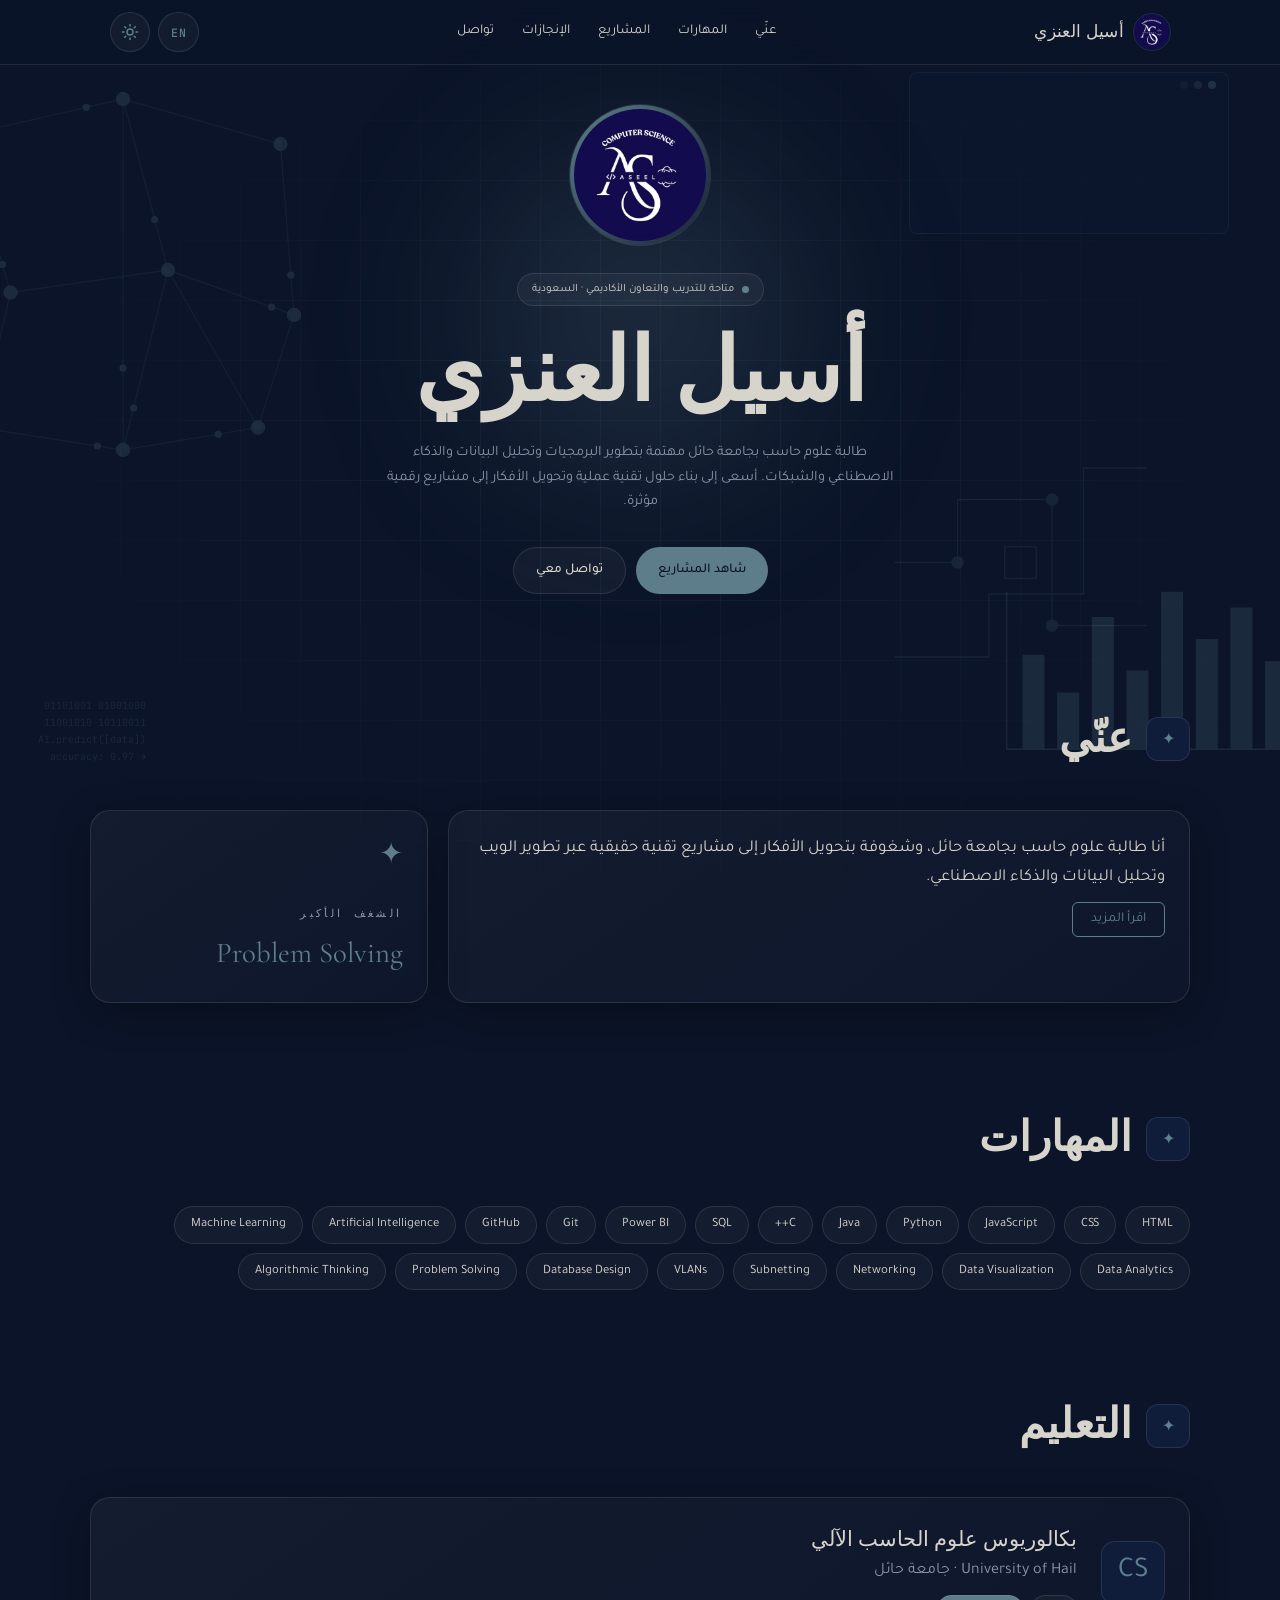
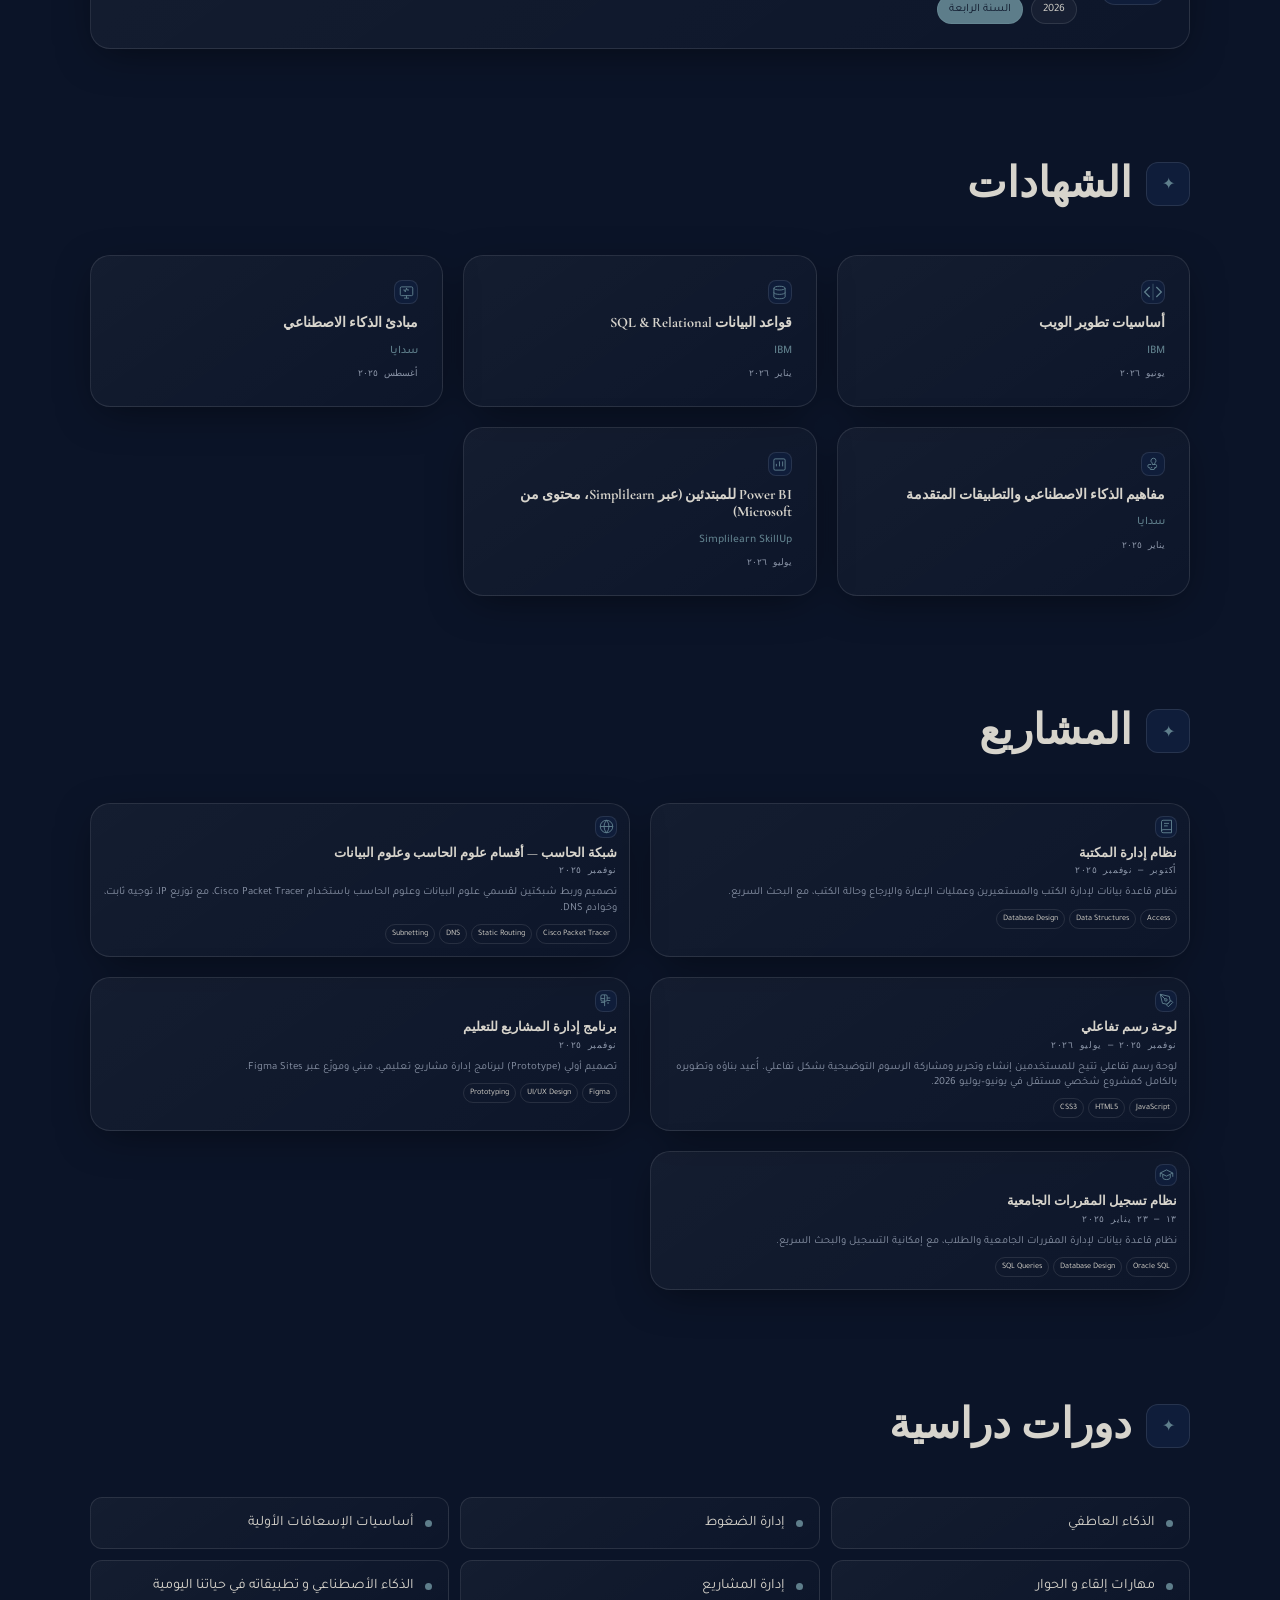
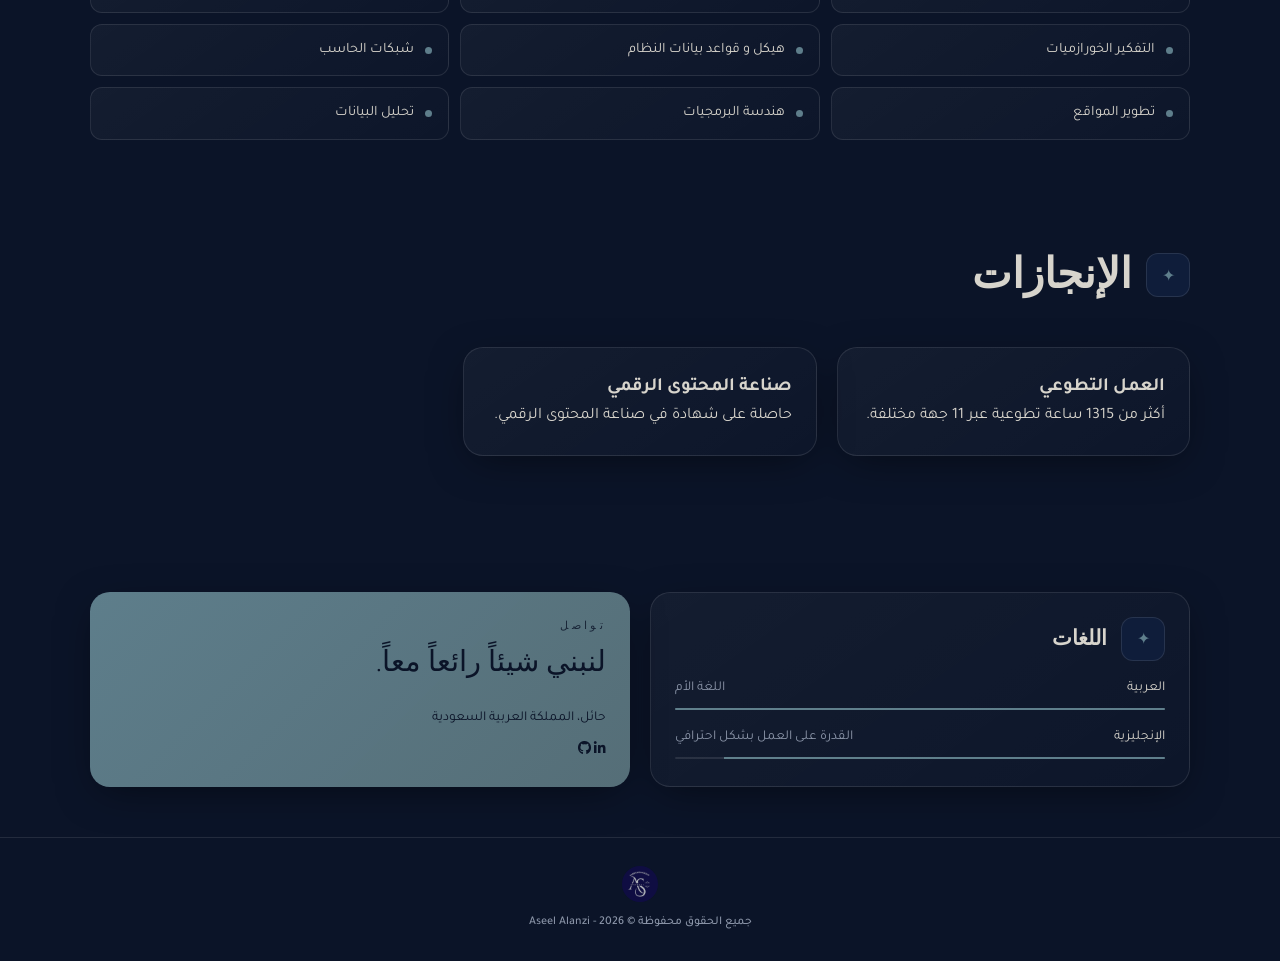
==== index.html @ 3925e359 "Update index.html" ====
<!DOCTYPE html>
<html lang="ar" dir="rtl" data-theme="dark" data-lang="ar">
<head>
<meta charset="UTF-8" />
<meta name="viewport" content="width=device-width, initial-scale=1.0" />

<title>أسيل العنزي · Software Developer</title>

<meta
  name="description"
  content="السيرة الذاتية لأسيل العنزي — مطوّرة برمجيات وطالبة علوم حاسب."
/>

<link rel="icon" href="log11.png" />

<link rel="preconnect" href="https://fonts.googleapis.com" />
<link rel="preconnect" href="https://fonts.gstatic.com" crossorigin />

<link
  href="https://fonts.googleapis.com/css2?family=Cormorant+Garamond:ital,wght@0,400;0,600;1,400&family=Tajawal:wght@400;500;700&family=JetBrains+Mono:wght@400;500&display=swap"
  rel="stylesheet"
/>

<!-- Font Awesome -->
<link
  rel="stylesheet"
  href="https://cdnjs.cloudflare.com/ajax/libs/font-awesome/6.4.0/css/all.min.css"
/>

<link rel="stylesheet" href="styles.css" />
</head>

<body>

<!-- ================= Animated Backdrop ================= -->

<div class="backdrop" aria-hidden="true">

  <div class="grid-floor"></div>

  <div class="matrix" id="matrix"></div>

  <svg
    class="net-svg"
    viewBox="0 0 100 100"
    preserveAspectRatio="xMidYMid meet"
  >
    <g
      id="net-edges"
      stroke="var(--gold)"
      stroke-width="0.3"
      opacity="0.5"
    ></g>

    <g
      id="net-packets"
      fill="var(--gold)"
    ></g>

    <g
      id="net-nodes"
      fill="var(--gold)"
    ></g>
  </svg>

  <svg class="chart-svg" viewBox="0 0 100 60">

    <line
      x1="5"
      y1="55"
      x2="95"
      y2="55"
      stroke="var(--gold)"
      stroke-width="0.4"
    />

    <line
      x1="5"
      y1="55"
      x2="5"
      y2="5"
      stroke="var(--gold)"
      stroke-width="0.4"
    />

    <g id="bars" fill="var(--gold)"></g>

    <polyline
      class="trend"
      points="13,30 24,40 35,18 46,28 57,12 68,22 79,15 90,20"
      fill="none"
      stroke="var(--gold)"
      stroke-width="0.6"
    />

  </svg>

  <svg class="circuit-svg" viewBox="0 0 100 100">

    <path
      d="M10,50 L30,50 L30,30 L60,30 L60,70 L90,70"
      fill="none"
      stroke="var(--gold)"
      stroke-width="0.4"
    />

    <path
      d="M10,80 L40,80 L40,60 L70,60 L70,20 L90,20"
      fill="none"
      stroke="var(--gold)"
      stroke-width="0.4"
    />

    <circle
      cx="30"
      cy="50"
      r="2"
      fill="var(--gold)"
    />

    <circle
      cx="60"
      cy="30"
      r="2"
      fill="var(--gold)"
    />

    <circle
      cx="60"
      cy="70"
      r="2"
      fill="var(--gold)"
    />

    <rect
      x="45"
      y="45"
      width="10"
      height="10"
      fill="none"
      stroke="var(--gold)"
      stroke-width="0.4"
    />

  </svg>

  <div class="terminal">

    <div class="t-bar">
      <span></span>
      <span></span>
      <span></span>
    </div>

    <div
      class="t-body"
      id="terminal-body"
    ></div>

  </div>

  <div class="binary">

    01001000 01101001<br />
    10110011 11001010<br />
    AI.predict([data])<br />
    → accuracy: 0.97

  </div>

</div>


<!-- ================= Navigation ================= -->

<nav class="nav">

  <div class="nav-inner">

    <div class="brand">

      <img
        src="log11.png"
        alt="Aseel"
      />

      <span
        data-ar="أسيل العنزي"
        data-en="Aseel Alanzi"
      >
        أسيل العنزي
      </span>

    </div>


    <div
      class="nav-links"
      id="navLinks"
    >

      <a
        href="#about"
        data-ar="عنّي"
        data-en="About"
      >
        عنّي
      </a>

      <a
        href="#skills"
        data-ar="المهارات"
        data-en="Skills"
      >
        المهارات
      </a>

      <a
        href="#projects"
        data-ar="المشاريع"
        data-en="Projects"
      >
        المشاريع
      </a>

      <a
        href="#achievements"
        data-ar="الإنجازات"
        data-en="Achievements"
      >
        الإنجازات
      </a>

      <a
        href="#contact"
        data-ar="تواصل"
        data-en="Contact"
      >
        تواصل
      </a>

    </div>


    <div class="nav-controls">

      <button
        class="theme-toggle lang-toggle"
        id="langToggle"
        aria-label="Switch Language"
      >
        EN
      </button>


      <button
        class="theme-toggle"
        id="themeToggle"
        aria-label="تبديل الوضع"
      >

        <svg
          class="i-sun"
          viewBox="0 0 24 24"
          fill="none"
          stroke="currentColor"
          stroke-width="2"
          stroke-linecap="round"
          stroke-linejoin="round"
        >

          <circle
            cx="12"
            cy="12"
            r="4"
          />

          <path
            d="M12 2v2M12 20v2M4.93 4.93l1.41 1.41M17.66 17.66l1.41 1.41M2 12h2M20 12h2M4.93 19.07l1.41-1.41M17.66 6.34l1.41-1.41"
          />

        </svg>


        <svg
          class="i-moon"
          viewBox="0 0 24 24"
          fill="none"
          stroke="currentColor"
          stroke-width="2"
          stroke-linecap="round"
          stroke-linejoin="round"
        >

          <path
            d="M21 12.79A9 9 0 1 1 11.21 3 7 7 0 0 0 21 12.79z"
          />

        </svg>

      </button>


      <button
        class="nav-toggle"
        id="navToggle"
        aria-label="Menu"
        aria-expanded="false"
      >

        <span></span>
        <span></span>
        <span></span>

      </button>

    </div>

  </div>

</nav>


<!-- ================= Hero ================= -->

<section class="hero">

  <div class="hero-glow"></div>

  <div class="hero-inner">

    <div class="hero-logo">

      <img
        src="log11.png"
        alt="Aseel Alanzi"
      />

    </div>


    <div class="tag">

      <span class="dot"></span>

      <span
        data-ar="متاحة للتدريب والتعاون الأكاديمي · السعودية"
        data-en="Open to Internships & Academic Collaboration · Saudi Arabia"
      >
        متاحة للتدريب والتعاون الأكاديمي · السعودية
      </span>

    </div>


    <!-- الاسم في سطر واحد -->

    <h1 class="hero-name">

      <span
        data-ar="أسيل العنزي"
        data-en="Aseel Alanzi"
      >
        أسيل العنزي
      </span>

    </h1>


    <!-- النبذة -->

    <p
      class="hero-desc"
      data-ar="طالبة علوم حاسب بجامعة حائل مهتمة بتطوير البرمجيات وتحليل البيانات والذكاء الاصطناعي والشبكات. أسعى إلى بناء حلول تقنية عملية وتحويل الأفكار إلى مشاريع رقمية مؤثرة."
      data-en="Computer Science student at University of Hail passionate about software development, data analysis, AI, and networking. I build practical tech solutions and turn ideas into impactful digital projects."
    >
      طالبة علوم حاسب بجامعة حائل مهتمة بتطوير البرمجيات وتحليل البيانات والذكاء الاصطناعي والشبكات.
      أسعى إلى بناء حلول تقنية عملية وتحويل الأفكار إلى مشاريع رقمية مؤثرة.
    </p>


    <div class="cta">

      <a
        class="btn btn-gold"
        href="#projects"
        data-ar="شاهد المشاريع"
        data-en="View Projects"
      >
        شاهد المشاريع
      </a>

      <a
        class="btn btn-outline"
        href="#contact"
        data-ar="تواصل معي"
        data-en="Contact Me"
      >
        تواصل معي
      </a>

    </div>

  </div>

</section>


<!-- ================= About ================= -->

<section
  id="about"
  class="section"
>

  <div class="container">

    <div class="section-title">

      <div class="icon-box">✦</div>

      <h2
        data-ar="عنّي"
        data-en="About Me"
      >
        عنّي
      </h2>

    </div>


    <div class="about-grid">

      <div class="card lg about-card">

        <p
          class="about-short"
          data-ar="أنا طالبة علوم حاسب بجامعة حائل، وشغوفة بتحويل الأفكار إلى مشاريع تقنية حقيقية عبر تطوير الويب وتحليل البيانات والذكاء الاصطناعي."
          data-en="I am a Computer Science student at the University of Hail, passionate about turning ideas into real tech projects through web development, data analytics, and AI."
        >
          أنا طالبة علوم حاسب بجامعة حائل، وشغوفة بتحويل الأفكار إلى مشاريع تقنية حقيقية عبر تطوير الويب وتحليل البيانات والذكاء الاصطناعي.
        </p>


        <div
          class="about-full"
          id="aboutFull"
        >

          <p
            data-ar="بنيت أساساً تقنياً واسعاً عبر شهادات من IBM وSDAIA، وكورسات معتمدة في Power BI، مع أكثر من 1,315 ساعة تطوع عبر 11 جهة مختلفة."
            data-en="I have built a broad technical foundation through certifications from IBM and SDAIA, along with certified Power BI courses, and have contributed over 1,315 volunteer hours across 11 different organizations."
          >
          </p>


          <p
            data-ar="حولت كل مهارة تعلمتها إلى مشروع حقيقي منشور: تطبيق رسم تفاعلي (Hidden Canvas)، أنظمة قواعد بيانات (Access وOracle SQL)، تصميم شبكات حاسب (Cisco Packet Tracer)، وتحليل بيانات مع لوحات معلومات تفاعلية. أوثق كل مشروع باحترافية (README، تراخيص، لقطات شاشة) وأحرص على دقة كل تفاصيل النشر."
            data-en="I have turned every skill I have learned into a real, published project: an interactive drawing app (Hidden Canvas), database systems using Access and Oracle SQL, computer network designs using Cisco Packet Tracer, and data analysis with interactive dashboards. I professionally document every project with READMEs, licenses, and screenshots, and I pay close attention to the accuracy of every detail I publish."
          >
          </p>


          <p
            data-ar="أتقن العربية كلغة أم، وأطوّر الإنجليزية المهنية بانضباط يومي مستمر. أؤمن بالتعلم المستمر والتطبيق العملي الفوري — لذلك أحرص على أن تنتهي كل دورة أو شهادة بمشروع فعلي، لا مجرد إضافة لقائمة الإنجازات."
            data-en="Arabic is my native language, and I continuously develop my professional English through consistent daily practice. I believe in continuous learning and immediate practical application — every course or certification I complete leads to a real project, rather than simply becoming another entry on my list of achievements."
          >
          </p>

        </div>


        <button
          type="button"
          class="about-toggle-btn"
          id="aboutToggleBtn"
        >
          اقرأ المزيد
        </button>

      </div>


      <div class="card passion">

        <div class="spark">✦</div>

        <div>

          <div
            class="kicker"
            data-ar="الشغف الأكبر"
            data-en="Greatest Passion"
          >
            الشغف الأكبر
          </div>

          <div class="passion-title gold">
            Problem Solving
          </div>

        </div>

      </div>

    </div>

  </div>

</section>


<!-- ================= Marquee ================= -->

<div class="marquee">

  <div
    class="marquee-track"
    id="marquee"
  ></div>

</div>


<!-- ================= Skills ================= -->

<section
  id="skills"
  class="section"
>

  <div class="container">

    <div class="section-title">

      <div class="icon-box">✦</div>

      <h2
        data-ar="المهارات"
        data-en="Skills"
      >
        المهارات
      </h2>

    </div>


    <div
      class="skills"
      id="skills-list"
    ></div>

  </div>

</section>


<!-- ================= Education ================= -->

<section class="section">

  <div class="container">

    <div class="section-title">

      <div class="icon-box">✦</div>

      <h2
        data-ar="التعليم"
        data-en="Education"
      >
        التعليم
      </h2>

    </div>


    <div class="card edu">

      <div class="edu-icon">
        CS
      </div>


      <div>

        <div
          class="edu-title"
          data-ar="بكالوريوس علوم الحاسب الآلي"
          data-en="Bachelor of Computer Science"
        >
          بكالوريوس علوم الحاسب الآلي
        </div>


        <div class="muted">
          University of Hail · جامعة حائل
        </div>


        <div class="edu-tags">

          <span class="tag-sm">
            2026
          </span>

          <span
            class="tag-sm filled"
            data-ar="السنة الرابعة"
            data-en="4th Year"
          >
            السنة الرابعة
          </span>

        </div>

      </div>

    </div>

  </div>

</section>


<!-- ================= Certifications ================= -->

<section class="section">

  <div class="container">

    <div class="section-title">

      <div class="icon-box">✦</div>

      <h2
        data-ar="الشهادات"
        data-en="Certifications"
      >
        الشهادات
      </h2>

    </div>


    <div
      class="grid-3"
      id="certs"
    ></div>

  </div>

</section>


<!-- ================= Projects ================= -->

<section
  id="projects"
  class="section"
>

  <div class="container">

    <div class="section-title">

      <div class="icon-box">✦</div>

      <h2
        data-ar="المشاريع"
        data-en="Projects"
      >
        المشاريع
      </h2>

    </div>


    <div
      class="grid-2"
      id="projects-list"
    ></div>

  </div>

</section>


<!-- ================= Courses ================= -->

<section class="section">

  <div class="container">

    <div class="section-title">

      <div class="icon-box">✦</div>

      <h2
        data-ar="دورات دراسية"
        data-en="Academic Courses"
      >
        دورات دراسية
      </h2>

    </div>


    <div
      class="courses"
      id="courses"
    ></div>

  </div>

</section>


<!-- ================= Achievements ================= -->

<section
  class="section"
  id="achievements"
>

  <div class="container">

    <div class="section-title">

      <div class="icon-box">✦</div>

      <h2
        data-ar="الإنجازات"
        data-en="Achievements"
      >
        الإنجازات
      </h2>

    </div>


    <div class="grid-3">

      <div class="card">

        <h3
          data-ar="العمل التطوعي"
          data-en="Volunteer Work"
        >
          العمل التطوعي
        </h3>

        <p
          data-ar="أكثر من 1315 ساعة تطوعية عبر 11 جهة مختلفة."
          data-en="Over 1,315 volunteer hours across 11 different organizations."
        >
          أكثر من 1315 ساعة تطوعية عبر 11 جهة مختلفة.
        </p>

      </div>


      <div class="card">

        <h3
          data-ar="صناعة المحتوى الرقمي"
          data-en="Digital Content Creation"
        >
          صناعة المحتوى الرقمي
        </h3>

        <p
          data-ar="حاصلة على شهادة في صناعة المحتوى الرقمي."
          data-en="Certified in Digital Content Creation."
        >
          حاصلة على شهادة في صناعة المحتوى الرقمي.
        </p>

      </div>

    </div>

  </div>

</section>


<!-- ================= Contact ================= -->

<section
  id="contact"
  class="section"
>

  <div class="container grid-2">

    <div class="card">

      <div class="section-title sm">

        <div class="icon-box">✦</div>

        <h2
          data-ar="اللغات"
          data-en="Languages"
        >
          اللغات
        </h2>

      </div>


      <div
        class="lang"
        data-pct="100"
      >

        <div class="lang-row">

          <span
            data-ar="العربية"
            data-en="Arabic"
          >
            العربية
          </span>

          <span
            class="muted"
            data-ar="اللغة الأم"
            data-en="Native"
          >
            اللغة الأم
          </span>

        </div>

        <div class="bar">
          <i></i>
        </div>

      </div>


      <div
        class="lang"
        data-pct="90"
      >

        <div class="lang-row">

          <span
            data-ar="الإنجليزية"
            data-en="English"
          >
            الإنجليزية
          </span>

          <span
            class="muted"
            data-ar="القدرة على العمل بشكل احترافي"
            data-en="Professional Working Proficiency"
          >
            القدرة على العمل بشكل احترافي
          </span>

        </div>

        <div class="bar">
          <i></i>
        </div>

      </div>

    </div>


    <div class="card contact-card">

      <div
        class="kicker"
        data-ar="تواصل"
        data-en="Contact"
      >
        تواصل
      </div>


      <div
        class="contact-title"
        data-ar="لنبني شيئاً رائعاً معاً."
        data-en="Let's Build Something Amazing Together."
      >
        لنبني شيئاً <em>رائعاً معاً.</em>
      </div>


      <div class="contact-info">

        <div
          data-ar="حائل، المملكة العربية السعودية"
          data-en="Hail, Saudi Arabia"
        >
          حائل، المملكة العربية السعودية
        </div>


        <div class="social-container">

          <a
            href="https://www.linkedin.com/in/aseel-alanazi410"
            target="_blank"
            rel="noopener noreferrer"
            class="icon-link linkedin"
            data-name="LinkedIn"
          >
            <i class="fab fa-linkedin-in"></i>
          </a>


          <a
            href="https://github.com/Aaseel11"
            target="_blank"
            rel="noopener noreferrer"
            class="icon-link github"
            data-name="GitHub"
          >
            <i class="fab fa-github"></i>
          </a>

        </div>

      </div>

    </div>

  </div>

</section>


<!-- ================= Footer ================= -->

<footer class="footer">

  <img
    src="log11.png"
    alt=""
  />


  <div
    class="container copyright"
    data-ar="جميع الحقوق محفوظة © 2026 - Aseel Alanzi"
    data-en="All Rights Reserved © 2026 - Aseel Alanzi"
  >
    جميع الحقوق محفوظة © 2026 - Aseel Alanzi
  </div>

</footer>


<!-- ================= Modal ================= -->

<div
  class="modal"
  id="modal"
>

  <div
    class="modal-backdrop"
    id="modalBackdrop"
  ></div>


  <div
    class="modal-content"
    id="modalContent"
  >

    <button
      class="modal-close"
      id="modalClose"
    >
      ✕
    </button>


    <div id="modalBody"></div>

  </div>

</div>


<script src="script.js"></script>

</body>
</html>
---- styles.css ----
/* ========== Theme tokens ========== */

:root {
  --gold: #668894ea;
  --gold-soft: #648687;

  --font-serif: 'Cormorant Garamond', serif;
  --font-sans: 'Tajawal', sans-serif;
  --font-mono: 'JetBrains Mono', monospace;

  --radius: 1.25rem;
  --transition: 0.4s ease;
}


/* ========== Dark Theme ========== */

[data-theme="dark"] {

  --bg: rgb(11, 20, 40);
  --bg-2: #0f1d3a;

  --surface: rgba(255,255,255,0.04);
  --border: rgba(255,255,255,0.10);

  --text: #d7d4cc;
  --muted: #8b95a8;

  --card-grad:
    linear-gradient(
      145deg,
      rgba(255,255,255,0.04),
      rgba(255,255,255,0.01)
    );

  --nav-bg: rgba(11,20,40,0.8);

  --shadow:
    0 10px 40px -10px rgba(0,0,0,0.5);
}


/* ========== Light Theme ========== */

[data-theme="light"] {

  --bg: #cfd9e2cb;
  --bg-2: #c0cbd8eb;

  --surface: rgba(30,58,138,0.06);
  --border: rgba(30,58,138,0.14);

  --text: #0f1e3f;
  --muted: #475569;

  --gold: #2563eb;
  --gold-soft: #3b82f6;

  --card-grad:
    linear-gradient(
      145deg,
      rgba(255,255,255,0.85),
      rgba(37,99,235,0.04)
    );

  --nav-bg: rgba(248,250,252,0.92);

  --shadow:
    0 10px 40px -10px rgba(30,58,138,0.11);
}


/* ========== Global ========== */

* {
  box-sizing: border-box;
  margin: 0;
  padding: 0;
}

html {
  scroll-behavior: smooth;
}

body {

  font-family: var(--font-sans);

  background: var(--bg);

  color: var(--text);

  line-height: 1.7;

  overflow-x: hidden;

  transition:
    background var(--transition),
    color var(--transition);
}

a {
  color: inherit;
  text-decoration: none;
}

img {
  max-width: 100%;
  display: block;
}

em {
  font-style: italic;
}

.gold {
  color: var(--gold);
}

.muted {
  color: var(--muted);
}

.mono {
  font-family: var(--font-mono);
}

.kicker {

  font-family: var(--font-mono);

  font-size: 0.7rem;

  letter-spacing: 0.3em;

  text-transform: uppercase;

  color: var(--muted);
}


/* ========== Language transition ========== */

[data-ar],
[data-en] {
  transition: opacity 0.25s ease;
}


/* ========== Backdrop ========== */

.backdrop {

  position: fixed;

  inset: 0;

  z-index: 0;

  pointer-events: none;

  overflow: hidden;
}

.grid-floor {

  position: absolute;

  inset: 0;

  opacity: 0.08;

  background-image:
    linear-gradient(
      var(--gold) 1px,
      transparent 1px
    ),
    linear-gradient(
      90deg,
      var(--gold) 1px,
      transparent 1px
    );

  background-size: 60px 60px;

  -webkit-mask-image:
    radial-gradient(
      ellipse at center,
      black 30%,
      transparent 80%
    );

  mask-image:
    radial-gradient(
      ellipse at center,
      black 30%,
      transparent 80%
    );
}

.matrix {
  position: absolute;
  inset: 0;
}

.matrix .col {

  position: absolute;

  top: -120%;

  font-family: var(--font-mono);

  font-size: 11px;

  line-height: 1.2;

  color: var(--gold);

  opacity: 0.18;

  writing-mode: vertical-rl;

  text-shadow: 0 0 8px var(--gold);

  animation: rain linear infinite;
}

@keyframes rain {

  to {
    transform: translateY(220vh);
  }

}

.net-svg {

  position: absolute;

  top: 5%;

  left: -8%;

  width: 50vh;

  height: 50vh;

  opacity: 0.22;
}

.chart-svg {

  position: absolute;

  bottom: 8%;

  right: -2%;

  width: 35vh;

  height: 35vh;

  opacity: 0.2;
}

.circuit-svg {

  position: absolute;

  top: 45%;

  right: 8%;

  width: 35vh;

  height: 35vh;

  opacity: 0.15;
}

.trend {

  stroke-dasharray: 200;

  stroke-dashoffset: 200;

  animation: draw 6s linear infinite;
}

@keyframes draw {

  50% {
    stroke-dashoffset: 0;
  }

  100% {
    stroke-dashoffset: -200;
  }

}

.bar-anim {

  animation: grow 4s ease-in-out infinite;

  transform-origin: bottom;
}

@keyframes grow {

  0%,
  100% {
    transform: scaleY(0.6);
  }

  50% {
    transform: scaleY(1);
  }

}

.packet {
  animation: pulse-node 2s ease-in-out infinite;
}

@keyframes pulse-node {

  0%,
  100% {
    r: 1.2;
    opacity: 0.5;
  }

  50% {
    r: 2.2;
    opacity: 1;
  }

}


/* ========== Terminal ========== */

.terminal {

  position: absolute;

  top: 8%;

  right: 4%;

  width: 320px;

  opacity: 0.28;

  animation: float 6s ease-in-out infinite;
}

@keyframes float {

  0%,
  100% {
    transform: translateY(0);
  }

  50% {
    transform: translateY(-8px);
  }

}

.terminal .t-bar {

  display: flex;

  gap: 6px;

  padding: 8px 12px;

  background:
    color-mix(
      in oklab,
      var(--bg-2) 80%,
      transparent
    );

  border:
    1px solid
    color-mix(
      in oklab,
      var(--gold) 40%,
      transparent
    );

  border-bottom: none;

  border-radius: 8px 8px 0 0;
}

.terminal .t-bar span {

  width: 8px;

  height: 8px;

  border-radius: 50%;

  background: var(--gold);
}

.terminal .t-bar span:nth-child(2) {
  opacity: 0.6;
}

.terminal .t-bar span:nth-child(3) {
  opacity: 0.3;
}

.terminal .t-body {

  background:
    color-mix(
      in oklab,
      var(--bg-2) 80%,
      transparent
    );

  border:
    1px solid
    color-mix(
      in oklab,
      var(--gold) 40%,
      transparent
    );

  border-top: none;

  border-radius: 0 0 8px 8px;

  padding: 12px;

  font-family: var(--font-mono);

  font-size: 11px;

  color: var(--gold);

  min-height: 110px;
}

.terminal .t-body .line {

  opacity: 0;

  animation: type 8s linear infinite;
}


.binary {

  position: absolute;

  bottom: 15%;

  left: 3%;

  font-family: var(--font-mono);

  font-size: 10px;

  line-height: 1.7;

  color: var(--gold);

  opacity: 0.18;

  animation: blink-op 3s ease-in-out infinite;
}

@keyframes blink-op {

  0%,
  100% {
    opacity: 0.1;
  }

  50% {
    opacity: 0.25;
  }

}


/* ========== Navigation ========== */

.nav {

  position: sticky;

  top: 0;

  z-index: 30;

  background: var(--nav-bg);

  backdrop-filter: blur(14px);

  border-bottom:
    1px solid var(--border);

  transition:
    background var(--transition),
    border-color var(--transition);
}

.nav-inner {

  max-width: 1100px;

  margin: 0 auto;

  padding: 12px 16px;

  display: flex;

  align-items: center;

  justify-content: space-between;

  gap: 12px;

  flex-wrap: wrap;

  position: relative;
}

.brand {

  display: flex;

  align-items: center;

  gap: 10px;
}

.brand img {

  width: 36px;

  height: 36px;

  border-radius: 50%;

  outline: 1px solid var(--border);
}

.brand span {

  font-family: var(--font-serif);

  font-size: 0.95rem;

  letter-spacing: 0.02em;
}

.brand em {

  color: var(--gold);

  font-style: normal;
}

.nav-links {

  display: none;

  gap: 16px;

  font-size: 0.95rem;
}

.nav-links a {
  transition: color 0.2s;
}

.nav-links a:hover {
  color: var(--gold);
}


/* Mobile menu */

.nav-links.open {

  display: flex;

  flex-direction: column;

  position: absolute;

  top: 100%;

  inset-inline: 0;

  padding: 16px;

  background: var(--bg);

  border-bottom:
    1px solid var(--border);

  z-index: 40;
}


@media (min-width: 768px) {

  .nav-links {

    display: flex;

    gap: 28px;

    font-size: 0.85rem;

    position: static;

    padding: 0;

    background: none;

    border: none;
  }

  .nav-inner {
    padding: 12px 20px;
  }

  .brand span {
    font-size: 1.05rem;
  }

}


/* Hamburger */

.nav-toggle {

  display: flex;

  flex-direction: column;

  justify-content: center;

  align-items: center;

  gap: 4px;

  width: 36px;

  height: 36px;

  background: transparent;

  border: none;

  cursor: pointer;
}

.nav-toggle span {

  display: block;

  width: 20px;

  height: 2px;

  background: var(--text);

  transition:
    transform 0.25s ease,
    opacity 0.25s ease;
}

.nav-toggle[aria-expanded="true"]
span:nth-child(1) {

  transform:
    translateY(6px)
    rotate(45deg);
}

.nav-toggle[aria-expanded="true"]
span:nth-child(2) {

  opacity: 0;
}

.nav-toggle[aria-expanded="true"]
span:nth-child(3) {

  transform:
    translateY(-6px)
    rotate(-45deg);
}

@media (min-width: 768px) {

  .nav-toggle {
    display: none;
  }

}


/* Nav controls */

.nav-controls {

  display: flex;

  align-items: center;

  gap: 8px;

  flex-shrink: 0;
}

.theme-toggle {

  width: 40px;

  height: 40px;

  border-radius: 50%;

  border:
    1px solid var(--border);

  background: var(--surface);

  color: var(--gold);

  display: grid;

  place-items: center;

  cursor: pointer;

  transition: all 0.3s;

  flex-shrink: 0;
}

.theme-toggle:hover {

  border-color: var(--gold);
}

.theme-toggle svg {

  width: 18px;

  height: 18px;
}

[data-theme="dark"] .i-sun {
  display: block;
}

[data-theme="dark"] .i-moon {
  display: none;
}

[data-theme="light"] .i-sun {
  display: none;
}

[data-theme="light"] .i-moon {
  display: block;
}


/* Language button */

.lang-toggle {

  width: auto;

  min-width: 40px;

  padding: 0 12px;

  font-family: var(--font-mono);

  font-size: 0.72rem;

  font-weight: 500;

  letter-spacing: 0.06em;

  border-radius: 999px;

  transition: all 0.3s;
}

.lang-toggle:hover {

  border-color: var(--gold);

  transform: none;
}

.lang-toggle.switching {

  opacity: 0.5;

  transform: scale(0.95);
}


/* ========== Hero ========== */

.hero {

  position: relative;

  padding: 40px 16px 60px;

  z-index: 1;
}

.hero-glow {

  position: absolute;

  top: 0;

  left: 50%;

  transform: translateX(-50%);

  width: 500px;

  height: 500px;

  max-width: 90vw;

  max-height: 90vw;

  border-radius: 50%;

  opacity: 0.3;

  filter: blur(80px);

  background:
    radial-gradient(
      circle,
      var(--gold),
      transparent 70%
    );

  pointer-events: none;
}

.hero-inner {

  position: relative;

  max-width: 1100px;

  margin: 0 auto;

  text-align: center;
}

.hero-logo {

  width: 100px;

  height: 100px;

  margin: 0 auto 24px;

  padding: 4px;

  border-radius: 50%;

  outline:
    1px solid var(--border);

  background:
    linear-gradient(
      135deg,
      var(--gold),
      transparent
    );

  animation:
    fade-up 0.8s ease;
}

.hero-logo img {

  width: 100%;

  height: 100%;

  border-radius: 50%;

  object-fit: cover;
}

@media (min-width: 768px) {

  .hero-logo {

    width: 140px;

    height: 140px;

    margin-bottom: 28px;
  }

}


/* Availability tag */

.tag {

  display: inline-flex;

  align-items: center;

  gap: 8px;

  padding: 6px 14px;

  border-radius: 999px;

  background: var(--surface);

  border:
    1px solid var(--border);

  font-size: 0.7rem;

  color: var(--text);
}

.tag .dot {

  width: 7px;

  height: 7px;

  border-radius: 50%;

  background: var(--gold);

  animation:
    pulse 1.5s ease-in-out infinite;
}

@keyframes pulse {

  0%,
  100% {
    opacity: 0.4;
  }

  50% {
    opacity: 1;
  }

}


/* ========== Hero Name ========== */

/*
  الاسم الآن في سطر واحد
  ولا يوجد تحته الخط أو الوصف السابق
*/

.hero-name {

  font-family: var(--font-serif);

  font-weight: 600;

  font-size:
    clamp(
      2.8rem,
      10vw,
      5.5rem
    );

  line-height: 1.08;

  letter-spacing: 0;

  margin-top: 20px;

  white-space: nowrap;
}

.hero-name span {

  display: inline-block;
}


/* Hero description */

.hero-desc {

  max-width: 520px;

  margin: 20px auto 0;

  color: var(--muted);

  font-size: 0.9rem;
}


/* Buttons */

.cta {

  display: flex;

  flex-wrap: wrap;

  justify-content: center;

  gap: 10px;

  margin-top: 32px;
}

.btn {

  display: inline-flex;

  align-items: center;

  gap: 8px;

  padding: 11px 22px;

  border-radius: 999px;

  font-size: 0.85rem;

  font-weight: 500;

  transition:
    transform 0.2s,
    border-color 0.2s;

  border: none;

  cursor: pointer;
}

.btn-gold {

  background: var(--gold);

  color: #0b1428;
}

.btn-gold:hover {

  transform: scale(1.05);
}

.btn-outline {

  background: var(--surface);

  border:
    1px solid var(--border);

  color: var(--text);
}

.btn-outline:hover {

  border-color: var(--gold);

  color: var(--gold);
}


/* ========== About Full ========== */

.about-full {

  max-height: 0;

  overflow: hidden;

  opacity: 0;

  transition:
    max-height 0.4s ease,
    opacity 0.3s ease,
    margin-top 0.4s ease;
}

.about-full.open {

  max-height: 80px;

  overflow-y: auto;

  opacity: 1;

  margin-top: 14px;

  padding-right: 6px;
}

.about-full p {

  margin-bottom: 12px;
}

.about-full p:last-child {

  margin-bottom: 0;
}


/* Scrollbar */

.about-full.open::-webkit-scrollbar {

  width: 5px;
}

.about-full.open::-webkit-scrollbar-thumb {

  background: var(--gold);

  border-radius: 10px;

  opacity: 0.5;
}

.about-full.open::-webkit-scrollbar-track {

  background: transparent;
}


/* About toggle */

.about-toggle-btn {

  background: transparent;

  color: var(--gold);

  border:
    1px solid var(--gold);

  padding: 8px 18px;

  border-radius: 6px;

  font-family: var(--font-sans);

  font-size: 0.85rem;

  cursor: pointer;

  margin-top: 10px;

  transition: all 0.25s ease;
}

.about-toggle-btn:hover {

  background: var(--gold);

  color: #0b1428;
}


/* ========== Sections ========== */

.section {

  position: relative;

  z-index: 1;

  padding: 50px 16px;
}

.container {

  max-width: 1100px;

  margin: 0 auto;
}

.section-title {

  display: flex;

  align-items: center;

  gap: 14px;
}

.icon-box {

  width: 44px;

  height: 44px;

  border-radius: 12px;

  background: var(--bg-2);

  border:
    1px solid var(--border);

  color: var(--gold);

  display: grid;

  place-items: center;

  font-family: var(--font-mono);

  font-size: 1rem;

  flex-shrink: 0;
}

.section-title h2 {

  font-family: var(--font-serif);

  font-size:
    clamp(
      1.5rem,
      5vw,
      2.6rem
    );

  font-weight: 600;
}

.section-title.sm h2 {

  font-size: 1.3rem;
}


/* ========== Cards ========== */

.card {

  background: var(--card-grad);

  border:
    1px solid var(--border);

  border-radius: var(--radius);

  padding: 24px;

  box-shadow: var(--shadow);

  transition:
    border-color 0.3s,
    transform 0.3s;
}

.card:hover {

  border-color:
    color-mix(
      in oklab,
      var(--gold) 60%,
      var(--border)
    );

  transform: translateY(-2px);
}

@media (max-width: 600px) {

  .card {
    padding: 18px;
  }

}


/* ========== About ========== */

.about-grid {

  display: grid;

  gap: 18px;

  margin-top: 36px;

  grid-template-columns: 1fr;
}

@media (min-width: 768px) {

  .about-grid {

    grid-template-columns:
      2.2fr 1fr;

    gap: 20px;
  }

  .card.lg {

    font-size: 1.05rem;
  }

}

.passion {

  display: flex;

  flex-direction: column;

  justify-content: space-between;

  gap: 20px;
}

.passion .spark {

  font-size: 1.8rem;

  color: var(--gold);
}

.passion-title {

  font-family: var(--font-serif);

  font-size: 1.8rem;

  margin-top: 6px;
}


/* ========== Skills ========== */

.skills {

  margin-top: 32px;

  display: flex;

  flex-wrap: wrap;

  gap: 9px;
}

.skills span {

  padding: 7px 16px;

  border-radius: 999px;

  background: var(--surface);

  border:
    1px solid var(--border);

  font-size: 0.8rem;

  transition: all 0.25s;

  cursor: pointer;
}

.skills span:hover {

  border-color: var(--gold);

  color: var(--gold);

  transform: translateY(-2px);
}


/* ========== Education ========== */

.edu {

  margin-top: 36px;

  display: flex;

  flex-direction: column;

  gap: 18px;

  align-items: flex-start;
}

@media (min-width: 768px) {

  .edu {

    flex-direction: row;

    align-items: center;

    gap: 24px;
  }

}

.edu-icon {

  width: 64px;

  height: 64px;

  border-radius: 14px;

  background: var(--bg-2);

  border:
    1px solid var(--border);

  color: var(--gold);

  font-size: 1.8rem;

  display: grid;

  place-items: center;

  flex-shrink: 0;
}

.edu-title {

  font-family: var(--font-serif);

  font-size: 1.3rem;
}

.edu-tags {

  display: flex;

  flex-wrap: wrap;

  gap: 8px;

  margin-top: 10px;

  font-size: 0.7rem;
}

.tag-sm {

  padding: 4px 11px;

  border-radius: 999px;

  background: var(--surface);

  border:
    1px solid var(--border);

  font-size: 0.7rem;
}

.tag-sm.filled {

  background: var(--gold);

  color: #0b1428;

  border-color: var(--gold);
}


/* ========== Grid ========== */

.grid-2 {

  margin-top: 36px;

  display: grid;

  gap: 18px;

  grid-template-columns: 1fr;
}

@media (min-width: 768px) {

  .grid-2 {

    grid-template-columns:
      1fr 1fr;

    gap: 20px;
  }

}

.grid-3 {

  margin-top: 36px;

  display: grid;

  gap: 18px;

  grid-template-columns: 1fr;
}

@media (min-width: 600px) {

  .grid-3 {

    grid-template-columns:
      repeat(2, 1fr);

    gap: 18px;
  }

}

@media (min-width: 900px) {

  .grid-3 {

    grid-template-columns:
      repeat(3, 1fr);

    gap: 20px;
  }

}


/* ========== Certs & Projects ========== */

.cert,
.proj {

  cursor: pointer;

  transition: all 0.3s;
}

.cert:active,
.proj:active {

  transform: scale(0.98);
}

.cert .icon,
.proj .icon {

  width: 24px;

  height: 24px;

  border-radius: 8px;

  background: var(--bg-2);

  border:
    1px solid var(--border);

  color: var(--gold);

  display: grid;

  place-items: center;

  font-family: var(--font-mono);

  font-size: 0.8rem;

  margin-bottom: 10px;
}

.cert h3,
.proj h3 {

  font-family: var(--font-serif);

  font-size: 0.9rem;

  line-height: 1.2;
}

.cert-meta {

  display: flex;

  flex-direction: column;

  gap: 5px;

  margin-top: 10px;

  font-size: 0.72rem;
}

.cert-meta .issuer {

  color: var(--gold);

  font-weight: 500;
}

.cert-meta .date {

  font-family: var(--font-mono);

  font-size: 0.58rem;

  color: var(--muted);
}

.proj {

  padding: 12px;
}

.proj .icon {

  width: 22px;

  height: 22px;

  margin-bottom: 8px;

  font-size: 0.75rem;
}

.proj h3 {

  font-size: 0.82rem;

  line-height: 1.2;
}

.proj .period {

  font-family: var(--font-mono);

  font-size: 0.55rem;

  text-transform: uppercase;

  letter-spacing: 0.08em;

  color: var(--muted);

  margin-top: 2px;
}

.proj p {

  margin-top: 7px;

  font-size: 0.68rem;

  color: var(--muted);

  line-height: 1.4;
}

.proj .tags {

  display: flex;

  flex-wrap: wrap;

  gap: 4px;

  margin-top: 8px;
}

.proj .tags span {

  padding: 2px 6px;

  border-radius: 999px;

  border:
    1px solid var(--border);

  font-size: 0.52rem;
}


/* ========== Courses ========== */

.courses {

  margin-top: 36px;

  display: grid;

  gap: 11px;

  grid-template-columns: 1fr;
}

@media (min-width: 600px) {

  .courses {

    grid-template-columns:
      1fr 1fr;
  }

}

@media (min-width: 900px) {

  .courses {

    grid-template-columns:
      1fr 1fr 1fr;
  }

}

.courses .item {

  display: flex;

  align-items: center;

  gap: 11px;

  padding: 13px 16px;

  border-radius: 12px;

  background: var(--card-grad);

  border:
    1px solid var(--border);

  cursor: pointer;

  transition: all 0.3s;
}

.courses .item:hover {

  border-color: var(--gold);
}

.courses .item:active {

  transform: scale(0.98);
}

.courses .item .bullet {

  width: 7px;

  height: 7px;

  border-radius: 50%;

  background: var(--gold);

  flex-shrink: 0;
}

.courses .item span:nth-child(2) {

  font-size: 0.9rem;
}


/* ========== Languages ========== */

.lang {

  margin-top: 16px;
}

.lang-row {

  display: flex;

  justify-content: space-between;

  font-size: 0.85rem;
}

.bar {

  margin-top: 8px;

  height: 2px;

  background: var(--border);

  overflow: hidden;

  border-radius: 1px;
}

.bar i {

  display: block;

  height: 100%;

  background: var(--gold);

  width: 0;

  transition:
    width 1.4s ease;
}


/* ========== Contact ========== */

.contact-card {

  background:
    linear-gradient(
      135deg,
      var(--gold),
      color-mix(
        in oklab,
        var(--gold) 80%,
        #333
      )
    );

  color: #0b1428;

  border: none;
}

[data-theme="light"]
.contact-card {

  background:
    linear-gradient(
      135deg,
      #2563eb,
      #1d4ed8
    );

  color: white;
}

.contact-card .kicker {

  color: inherit;

  opacity: 0.8;
}

.contact-title {

  font-family: var(--font-serif);

  font-size: 1.8rem;

  line-height: 1.2;

  margin-top: 10px;
}

.contact-info {

  margin-top: 28px;

  font-size: 0.85rem;

  display: flex;

  flex-direction: column;

  gap: 10px;
}

.contact-info a:hover {

  opacity: 0.75;
}


/* ========== Footer ========== */

.footer {

  position: relative;

  z-index: 1;

  border-top:
    1px solid var(--border);

  padding: 28px 16px;

  text-align: center;
}

.footer img {

  width: 36px;

  height: 36px;

  border-radius: 50%;

  margin: 0 auto;

  opacity: 0.7;
}


/*
  تم تغيير الخط هنا من JetBrains Mono
  إلى Tajawal حتى يظهر النص العربي بشكل أفضل
*/

.footer div {

  margin-top: 10px;

  font-family: var(--font-sans);

  font-size: 0.75rem;

  letter-spacing: 0;

  text-transform: none;

  color: var(--muted);

  font-weight: 500;
}

.copy-sym {

  font-size: 1em;

  vertical-align: middle;
}


/* ========== Reveal ========== */

.reveal {

  opacity: 0;

  transform: translateY(18px);

  transition:
    opacity 0.6s,
    transform 0.6s;
}

.reveal.in {

  opacity: 1;

  transform: none;
}


/* ========== Modal ========== */

.modal {

  position: fixed;

  inset: 0;

  z-index: 100;

  display: none;

  align-items: center;

  justify-content: center;

  padding: 16px;
}

.modal.active {

  display: flex;
}

.modal-backdrop {

  position: absolute;

  inset: 0;

  background: rgba(0,0,0,0.5);

  backdrop-filter: blur(4px);

  animation:
    fade-in 0.3s ease;
}

.modal-content {

  position: relative;

  max-width: 520px;

  width: 100%;

  background: var(--bg-2);

  border:
    1px solid var(--border);

  border-radius: var(--radius);

  padding: 32px 28px;

  box-shadow:
    0 20px 60px rgba(0,0,0,0.4);

  animation:
    slide-up 0.4s ease;

  max-height: 85vh;

  overflow-y: auto;
}

@media (max-width: 600px) {

  .modal-content {

    padding: 24px 20px;

    max-width:
      calc(100% - 20px);
  }

}

.modal-close {

  position: absolute;

  top: 16px;

  right: 16px;

  width: 36px;

  height: 36px;

  border: none;

  border-radius: 50%;

  background: var(--surface);

  color: var(--text);

  cursor: pointer;

  font-size: 1.2rem;

  transition: all 0.2s;

  display: flex;

  align-items: center;

  justify-content: center;

  z-index: 10;
}

.modal-close:hover {

  background: var(--gold);

  color: #0b1428;
}

#modalBody h2 {

  font-family: var(--font-serif);

  font-size: 1.6rem;

  margin-bottom: 12px;

  color: var(--gold);
}

#modalBody .modal-meta {

  display: flex;

  flex-direction: column;

  gap: 8px;

  margin: 16px 0;

  padding: 16px;

  background: var(--surface);

  border:
    1px solid var(--border);

  border-radius: 12px;

  font-size: 0.9rem;
}

#modalBody .modal-meta-item {

  display: flex;

  justify-content: space-between;

  align-items: center;
}

#modalBody .modal-meta-label {

  color: var(--muted);

  font-weight: 500;
}

#modalBody p {

  margin: 16px 0;

  line-height: 1.7;

  font-size: 0.95rem;

  color: var(--muted);
}


/* Certificate button */

.cert-link-btn {

  display: inline-flex;

  align-items: center;

  justify-content: center;

  gap: 8px;

  margin-top: 20px;

  padding: 12px 20px;

  border-radius: 12px;

  background: var(--gold);

  color: #0b1428;

  font-weight: 600;

  font-size: 0.9rem;

  transition: all 0.3s ease;

  border:
    2px solid var(--gold);
}

[data-theme="light"]
.cert-link-btn {

  background: #2563eb;

  color: white;

  border-color: #2563eb;
}

.cert-link-btn:hover {

  transform: translateY(-2px);

  box-shadow:
    0 8px 20px rgba(0,145,255,0.46);
}

[data-theme="light"]
.cert-link-btn:hover {

  box-shadow:
    0 8px 20px rgba(37,99,235,0.3);
}

.cert-link-btn:active {

  transform: translateY(0);
}

#modalBody .modal-tags {

  display: flex;

  flex-wrap: wrap;

  gap: 8px;

  margin: 16px 0;
}

#modalBody .modal-tag {

  padding: 6px 14px;

  border-radius: 999px;

  background: var(--surface);

  border:
    1px solid var(--border);

  font-size: 0.8rem;
}


/* ========== Animations ========== */

@keyframes fade-in {

  from {
    opacity: 0;
  }

  to {
    opacity: 1;
  }

}

@keyframes slide-up {

  from {

    opacity: 0;

    transform:
      translateY(20px);

  }

  to {

    opacity: 1;

    transform: none;

  }

}

@keyframes fade-up {

  from {

    opacity: 0;

    transform:
      translateY(20px);

  }

  to {

    opacity: 1;

    transform: none;

  }

}

@keyframes type {

  0%,
  5% {

    opacity: 0;

    transform:
      translateX(-8px);
  }

  10%,
  80% {

    opacity: 1;

    transform: none;
  }

  90%,
  100% {

    opacity: 0;
  }

}


/* ========== Social Icons ========== */

.social-links-container {

  size: 33px;

  display: flex;

  gap: 30px;

  margin-top: 40px;

  justify-content: center;
}

.social-btn {

  display: flex;

  align-items: center;

  gap: 22px;

  padding: 8px 18px;

  background: var(--surface);

  border:
    1px solid var(--border);

  border-radius: 999px;

  transition: all var(--transition);

  cursor: pointer;

  text-decoration: none;

  color: var(--text);
}

.social-icon-box {

  width: 32px;

  height: 32px;

  background: var(--bg-2);

  border:
    1px solid var(--border);

  border-radius: 10px;

  display: grid;

  place-items: center;

  color: var(--gold);

  font-size: 1.1rem;

  transition: all var(--transition);
}

.social-text {

  font-family: var(--font-mono);

  font-size: 0.8rem;

  letter-spacing: 0.1em;

  text-transform: uppercase;

  color: var(--muted);

  transition:
    color var(--transition);
}

.social-btn:hover {

  border-color: var(--gold);

  transform: translateY(-3px);

  background: var(--card-grad);

  box-shadow: var(--shadow);
}

.social-btn:hover .social-icon-box {

  background: var(--gold);

  color: var(--bg);

  border-color: var(--gold);
}

.social-btn:hover .social-text {

  color: var(--gold);
}


/* ========== Mobile ========== */

@media (max-width: 600px) {

  .terminal {
    display: none;
  }

  .net-svg {

    width: 55vw;

    height: 55vw;

    top: 8%;

    left: -12%;
  }

  .chart-svg {

    width: 45vw;

    height: 45vw;
  }

  .circuit-svg {
    display: none;
  }

  .section {

    padding:
      40px 14px;
  }

  .hero {

    padding:
      32px 14px 50px;
  }

  .modal-content {

    max-height: 90vh;
  }

}


/* ========== Small Mobile ========== */

@media (max-width: 400px) {

  .hero-name {

    font-size: 2.2rem;

    white-space: nowrap;
  }

  .cta {
    gap: 8px;
  }

  .btn {

    padding:
      10px 18px;

    font-size: 0.8rem;
  }

  .tag-sm {

    padding:
      3px 9px;

    font-size: 0.65rem;
  }

  .section-title {

    gap: 10px;
  }

  .icon-box {

    width: 40px;

    height: 40px;

    font-size: 0.9rem;
  }

}
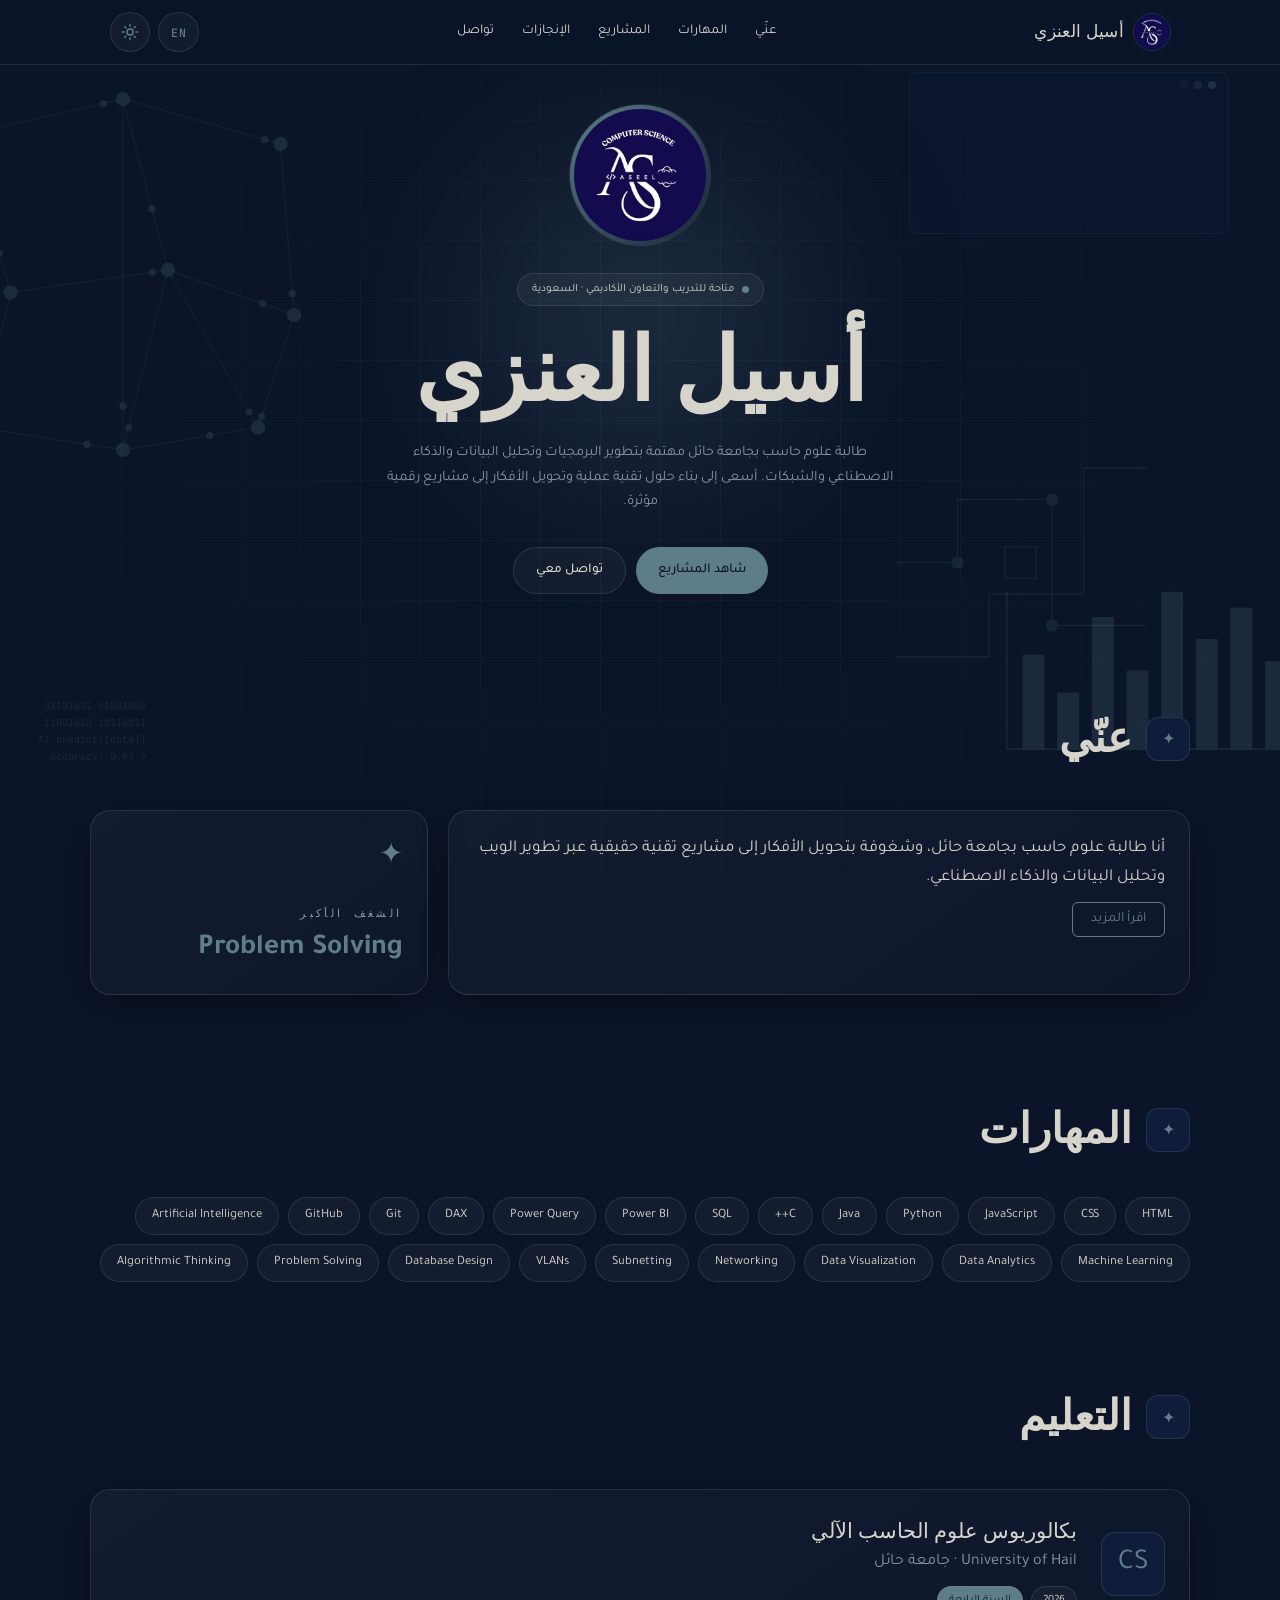
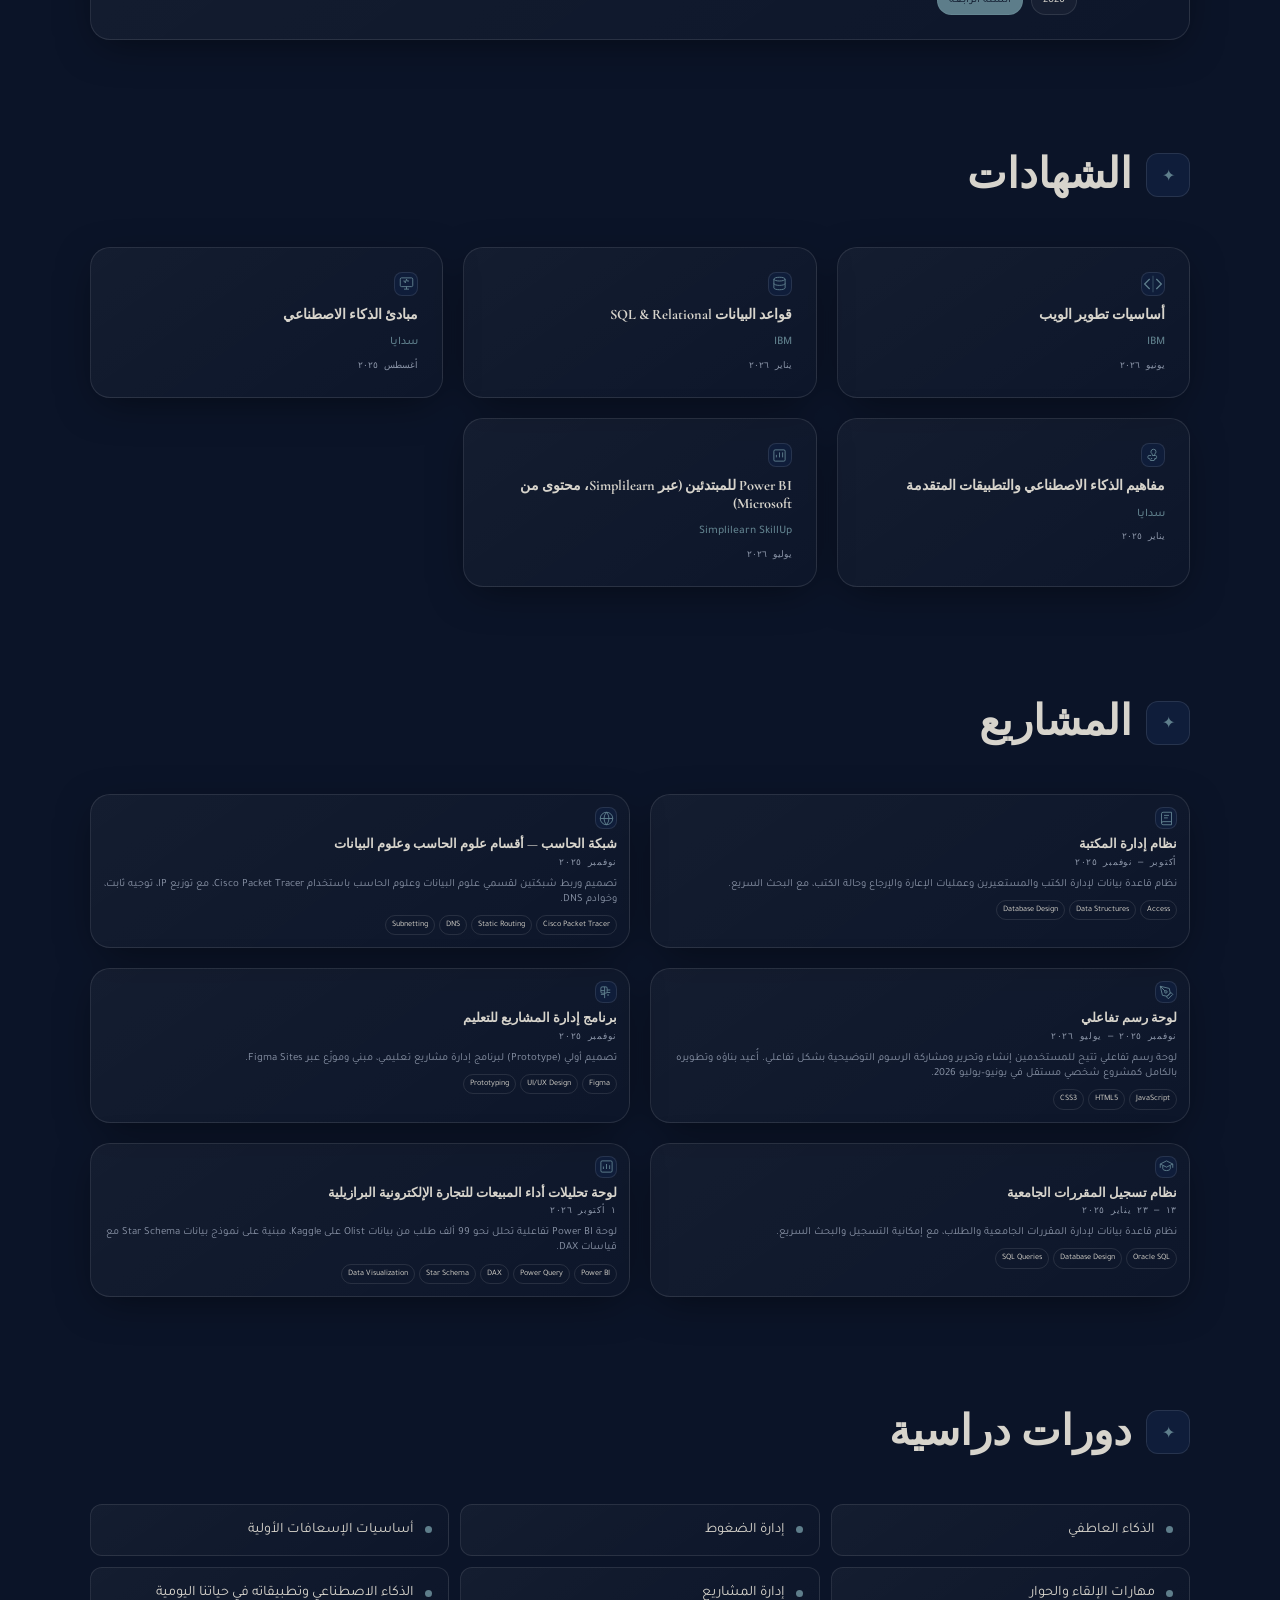
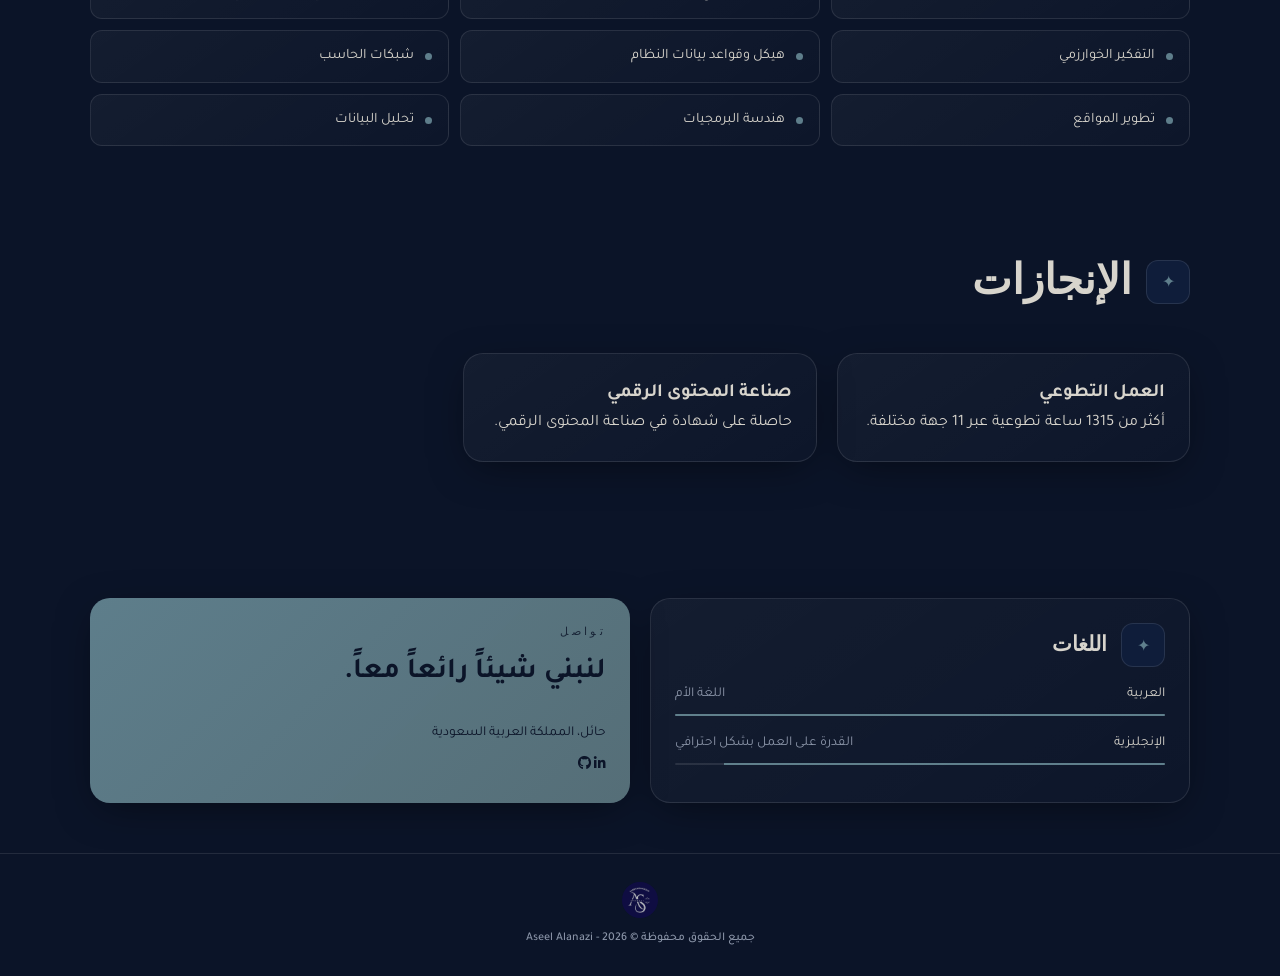
==== commit f53e47aa: "Refactor HTML structure and clean up code" ====
--- a/index.html
+++ b/index.html
@@ -40,51 +40,16 @@
 
   <div class="matrix" id="matrix"></div>
 
-  <svg
-    class="net-svg"
-    viewBox="0 0 100 100"
-    preserveAspectRatio="xMidYMid meet"
-  >
-    <g
-      id="net-edges"
-      stroke="var(--gold)"
-      stroke-width="0.3"
-      opacity="0.5"
-    ></g>
-
-    <g
-      id="net-packets"
-      fill="var(--gold)"
-    ></g>
-
-    <g
-      id="net-nodes"
-      fill="var(--gold)"
-    ></g>
+  <svg class="net-svg" viewBox="0 0 100 100" preserveAspectRatio="xMidYMid meet">
+    <g id="net-edges" stroke="var(--gold)" stroke-width="0.3" opacity="0.5"></g>
+    <g id="net-packets" fill="var(--gold)"></g>
+    <g id="net-nodes" fill="var(--gold)"></g>
   </svg>
 
   <svg class="chart-svg" viewBox="0 0 100 60">
-
-    <line
-      x1="5"
-      y1="55"
-      x2="95"
-      y2="55"
-      stroke="var(--gold)"
-      stroke-width="0.4"
-    />
-
-    <line
-      x1="5"
-      y1="55"
-      x2="5"
-      y2="5"
-      stroke="var(--gold)"
-      stroke-width="0.4"
-    />
-
+    <line x1="5" y1="55" x2="95" y2="55" stroke="var(--gold)" stroke-width="0.4" />
+    <line x1="5" y1="55" x2="5" y2="5" stroke="var(--gold)" stroke-width="0.4" />
     <g id="bars" fill="var(--gold)"></g>
-
     <polyline
       class="trend"
       points="13,30 24,40 35,18 46,28 57,12 68,22 79,15 90,20"
@@ -92,80 +57,31 @@
       stroke="var(--gold)"
       stroke-width="0.6"
     />
-
   </svg>
 
   <svg class="circuit-svg" viewBox="0 0 100 100">
-
-    <path
-      d="M10,50 L30,50 L30,30 L60,30 L60,70 L90,70"
-      fill="none"
-      stroke="var(--gold)"
-      stroke-width="0.4"
-    />
-
-    <path
-      d="M10,80 L40,80 L40,60 L70,60 L70,20 L90,20"
-      fill="none"
-      stroke="var(--gold)"
-      stroke-width="0.4"
-    />
-
-    <circle
-      cx="30"
-      cy="50"
-      r="2"
-      fill="var(--gold)"
-    />
-
-    <circle
-      cx="60"
-      cy="30"
-      r="2"
-      fill="var(--gold)"
-    />
-
-    <circle
-      cx="60"
-      cy="70"
-      r="2"
-      fill="var(--gold)"
-    />
-
-    <rect
-      x="45"
-      y="45"
-      width="10"
-      height="10"
-      fill="none"
-      stroke="var(--gold)"
-      stroke-width="0.4"
-    />
-
+    <path d="M10,50 L30,50 L30,30 L60,30 L60,70 L90,70" fill="none" stroke="var(--gold)" stroke-width="0.4" />
+    <path d="M10,80 L40,80 L40,60 L70,60 L70,20 L90,20" fill="none" stroke="var(--gold)" stroke-width="0.4" />
+    <circle cx="30" cy="50" r="2" fill="var(--gold)" />
+    <circle cx="60" cy="30" r="2" fill="var(--gold)" />
+    <circle cx="60" cy="70" r="2" fill="var(--gold)" />
+    <rect x="45" y="45" width="10" height="10" fill="none" stroke="var(--gold)" stroke-width="0.4" />
   </svg>
 
   <div class="terminal">
-
     <div class="t-bar">
       <span></span>
       <span></span>
       <span></span>
     </div>
-
-    <div
-      class="t-body"
-      id="terminal-body"
-    ></div>
-
+    <div class="t-body" id="terminal-body"></div>
   </div>
 
   <div class="binary">
-
     01001000 01101001<br />
     10110011 11001010<br />
     AI.predict([data])<br />
     → accuracy: 0.97
-
   </div>
 
 </div>
@@ -179,85 +95,38 @@
 
     <div class="brand">
 
-      <img
-        src="log11.png"
-        alt="Aseel"
-      />
-
-      <span
-        data-ar="أسيل العنزي"
-        data-en="Aseel Alanzi"
-      >
+      <img src="log11.png" alt="Aseel" />
+
+      <span data-ar="أسيل العنزي" data-en="Aseel Alanazi">
         أسيل العنزي
       </span>
 
     </div>
 
 
-    <div
-      class="nav-links"
-      id="navLinks"
-    >
-
-      <a
-        href="#about"
-        data-ar="عنّي"
-        data-en="About"
-      >
-        عنّي
-      </a>
-
-      <a
-        href="#skills"
-        data-ar="المهارات"
-        data-en="Skills"
-      >
-        المهارات
-      </a>
-
-      <a
-        href="#projects"
-        data-ar="المشاريع"
-        data-en="Projects"
-      >
-        المشاريع
-      </a>
-
-      <a
-        href="#achievements"
-        data-ar="الإنجازات"
-        data-en="Achievements"
-      >
-        الإنجازات
-      </a>
-
-      <a
-        href="#contact"
-        data-ar="تواصل"
-        data-en="Contact"
-      >
-        تواصل
-      </a>
+    <div class="nav-links" id="navLinks">
+
+      <a href="#about" data-ar="عنّي" data-en="About">عنّي</a>
+
+      <a href="#skills" data-ar="المهارات" data-en="Skills">المهارات</a>
+
+      <a href="#projects" data-ar="المشاريع" data-en="Projects">المشاريع</a>
+
+      <a href="#achievements" data-ar="الإنجازات" data-en="Achievements">الإنجازات</a>
+
+      <a href="#contact" data-ar="تواصل" data-en="Contact">تواصل</a>
 
     </div>
 
 
     <div class="nav-controls">
 
-      <button
-        class="theme-toggle lang-toggle"
-        id="langToggle"
-        aria-label="Switch Language"
-      >
+      <button class="theme-toggle lang-toggle" id="langToggle" aria-label="Switch Language">
         EN
       </button>
 
 
-      <button
-        class="theme-toggle"
-        id="themeToggle"
-        aria-label="تبديل الوضع"
-      >
+      <button class="theme-toggle" id="themeToggle" aria-label="تبديل الوضع">
 
         <svg
           class="i-sun"
@@ -268,19 +137,9 @@
           stroke-linecap="round"
           stroke-linejoin="round"
         >
-
-          <circle
-            cx="12"
-            cy="12"
-            r="4"
-          />
-
-          <path
-            d="M12 2v2M12 20v2M4.93 4.93l1.41 1.41M17.66 17.66l1.41 1.41M2 12h2M20 12h2M4.93 19.07l1.41-1.41M17.66 6.34l1.41-1.41"
-          />
-
+          <circle cx="12" cy="12" r="4" />
+          <path d="M12 2v2M12 20v2M4.93 4.93l1.41 1.41M17.66 17.66l1.41 1.41M2 12h2M20 12h2M4.93 19.07l1.41-1.41M17.66 6.34l1.41-1.41" />
         </svg>
-
 
         <svg
           class="i-moon"
@@ -291,27 +150,16 @@
           stroke-linecap="round"
           stroke-linejoin="round"
         >
-
-          <path
-            d="M21 12.79A9 9 0 1 1 11.21 3 7 7 0 0 0 21 12.79z"
-          />
-
+          <path d="M21 12.79A9 9 0 1 1 11.21 3 7 7 0 0 0 21 12.79z" />
         </svg>
 
       </button>
 
 
-      <button
-        class="nav-toggle"
-        id="navToggle"
-        aria-label="Menu"
-        aria-expanded="false"
-      >
-
+      <button class="nav-toggle" id="navToggle" aria-label="Menu" aria-expanded="false">
         <span></span>
         <span></span>
         <span></span>
-
       </button>
 
     </div>
@@ -330,12 +178,7 @@
   <div class="hero-inner">
 
     <div class="hero-logo">
-
-      <img
-        src="log11.png"
-        alt="Aseel Alanzi"
-      />
-
+      <img src="log11.png" alt="Aseel Alanazi" />
     </div>
 
 
@@ -356,14 +199,9 @@
     <!-- الاسم في سطر واحد -->
 
     <h1 class="hero-name">
-
-      <span
-        data-ar="أسيل العنزي"
-        data-en="Aseel Alanzi"
-      >
+      <span data-ar="أسيل العنزي" data-en="Aseel Alanazi">
         أسيل العنزي
       </span>
-
     </h1>
 
 
@@ -381,21 +219,11 @@
 
     <div class="cta">
 
-      <a
-        class="btn btn-gold"
-        href="#projects"
-        data-ar="شاهد المشاريع"
-        data-en="View Projects"
-      >
+      <a class="btn btn-gold" href="#projects" data-ar="شاهد المشاريع" data-en="View Projects">
         شاهد المشاريع
       </a>
 
-      <a
-        class="btn btn-outline"
-        href="#contact"
-        data-ar="تواصل معي"
-        data-en="Contact Me"
-      >
+      <a class="btn btn-outline" href="#contact" data-ar="تواصل معي" data-en="Contact Me">
         تواصل معي
       </a>
 
@@ -408,24 +236,13 @@
 
 <!-- ================= About ================= -->
 
-<section
-  id="about"
-  class="section"
->
+<section id="about" class="section">
 
   <div class="container">
 
     <div class="section-title">
-
       <div class="icon-box">✦</div>
-
-      <h2
-        data-ar="عنّي"
-        data-en="About Me"
-      >
-        عنّي
-      </h2>
-
+      <h2 data-ar="عنّي" data-en="About Me">عنّي</h2>
     </div>
 
 
@@ -442,39 +259,27 @@
         </p>
 
 
-        <div
-          class="about-full"
-          id="aboutFull"
-        >
+        <div class="about-full" id="aboutFull">
 
           <p
             data-ar="بنيت أساساً تقنياً واسعاً عبر شهادات من IBM وSDAIA، وكورسات معتمدة في Power BI، مع أكثر من 1,315 ساعة تطوع عبر 11 جهة مختلفة."
             data-en="I have built a broad technical foundation through certifications from IBM and SDAIA, along with certified Power BI courses, and have contributed over 1,315 volunteer hours across 11 different organizations."
-          >
-          </p>
-
+          ></p>
 
           <p
             data-ar="حولت كل مهارة تعلمتها إلى مشروع حقيقي منشور: تطبيق رسم تفاعلي (Hidden Canvas)، أنظمة قواعد بيانات (Access وOracle SQL)، تصميم شبكات حاسب (Cisco Packet Tracer)، وتحليل بيانات مع لوحات معلومات تفاعلية. أوثق كل مشروع باحترافية (README، تراخيص، لقطات شاشة) وأحرص على دقة كل تفاصيل النشر."
             data-en="I have turned every skill I have learned into a real, published project: an interactive drawing app (Hidden Canvas), database systems using Access and Oracle SQL, computer network designs using Cisco Packet Tracer, and data analysis with interactive dashboards. I professionally document every project with READMEs, licenses, and screenshots, and I pay close attention to the accuracy of every detail I publish."
-          >
-          </p>
-
+          ></p>
 
           <p
             data-ar="أتقن العربية كلغة أم، وأطوّر الإنجليزية المهنية بانضباط يومي مستمر. أؤمن بالتعلم المستمر والتطبيق العملي الفوري — لذلك أحرص على أن تنتهي كل دورة أو شهادة بمشروع فعلي، لا مجرد إضافة لقائمة الإنجازات."
             data-en="Arabic is my native language, and I continuously develop my professional English through consistent daily practice. I believe in continuous learning and immediate practical application — every course or certification I complete leads to a real project, rather than simply becoming another entry on my list of achievements."
-          >
-          </p>
-
-        </div>
-
-
-        <button
-          type="button"
-          class="about-toggle-btn"
-          id="aboutToggleBtn"
-        >
+          ></p>
+
+        </div>
+
+
+        <button type="button" class="about-toggle-btn" id="aboutToggleBtn">
           اقرأ المزيد
         </button>
 
@@ -486,19 +291,10 @@
         <div class="spark">✦</div>
 
         <div>
-
-          <div
-            class="kicker"
-            data-ar="الشغف الأكبر"
-            data-en="Greatest Passion"
-          >
+          <div class="kicker" data-ar="الشغف الأكبر" data-en="Greatest Passion">
             الشغف الأكبر
           </div>
-
-          <div class="passion-title gold">
-            Problem Solving
-          </div>
-
+          <div class="passion-title gold">Problem Solving</div>
         </div>
 
       </div>
@@ -513,42 +309,22 @@
 <!-- ================= Marquee ================= -->
 
 <div class="marquee">
-
-  <div
-    class="marquee-track"
-    id="marquee"
-  ></div>
-
+  <div class="marquee-track" id="marquee"></div>
 </div>
 
 
 <!-- ================= Skills ================= -->
 
-<section
-  id="skills"
-  class="section"
->
+<section id="skills" class="section">
 
   <div class="container">
 
     <div class="section-title">
-
       <div class="icon-box">✦</div>
-
-      <h2
-        data-ar="المهارات"
-        data-en="Skills"
-      >
-        المهارات
-      </h2>
-
-    </div>
-
-
-    <div
-      class="skills"
-      id="skills-list"
-    ></div>
+      <h2 data-ar="المهارات" data-en="Skills">المهارات</h2>
+    </div>
+
+    <div class="skills" id="skills-list"></div>
 
   </div>
 
@@ -562,25 +338,14 @@
   <div class="container">
 
     <div class="section-title">
-
       <div class="icon-box">✦</div>
-
-      <h2
-        data-ar="التعليم"
-        data-en="Education"
-      >
-        التعليم
-      </h2>
-
+      <h2 data-ar="التعليم" data-en="Education">التعليم</h2>
     </div>
 
 
     <div class="card edu">
 
-      <div class="edu-icon">
-        CS
-      </div>
-
+      <div class="edu-icon">CS</div>
 
       <div>
 
@@ -592,23 +357,13 @@
           بكالوريوس علوم الحاسب الآلي
         </div>
 
-
-        <div class="muted">
-          University of Hail · جامعة حائل
-        </div>
-
+        <div class="muted">University of Hail · جامعة حائل</div>
 
         <div class="edu-tags">
 
-          <span class="tag-sm">
-            2026
-          </span>
-
-          <span
-            class="tag-sm filled"
-            data-ar="السنة الرابعة"
-            data-en="4th Year"
-          >
+          <span class="tag-sm">2026</span>
+
+          <span class="tag-sm filled" data-ar="السنة الرابعة" data-en="4th Year">
             السنة الرابعة
           </span>
 
@@ -630,23 +385,11 @@
   <div class="container">
 
     <div class="section-title">
-
       <div class="icon-box">✦</div>
-
-      <h2
-        data-ar="الشهادات"
-        data-en="Certifications"
-      >
-        الشهادات
-      </h2>
-
-    </div>
-
-
-    <div
-      class="grid-3"
-      id="certs"
-    ></div>
+      <h2 data-ar="الشهادات" data-en="Certifications">الشهادات</h2>
+    </div>
+
+    <div class="grid-3" id="certs"></div>
 
   </div>
 
@@ -655,31 +398,16 @@
 
 <!-- ================= Projects ================= -->
 
-<section
-  id="projects"
-  class="section"
->
+<section id="projects" class="section">
 
   <div class="container">
 
     <div class="section-title">
-
       <div class="icon-box">✦</div>
-
-      <h2
-        data-ar="المشاريع"
-        data-en="Projects"
-      >
-        المشاريع
-      </h2>
-
-    </div>
-
-
-    <div
-      class="grid-2"
-      id="projects-list"
-    ></div>
+      <h2 data-ar="المشاريع" data-en="Projects">المشاريع</h2>
+    </div>
+
+    <div class="grid-2" id="projects-list"></div>
 
   </div>
 
@@ -693,23 +421,11 @@
   <div class="container">
 
     <div class="section-title">
-
       <div class="icon-box">✦</div>
-
-      <h2
-        data-ar="دورات دراسية"
-        data-en="Academic Courses"
-      >
-        دورات دراسية
-      </h2>
-
-    </div>
-
-
-    <div
-      class="courses"
-      id="courses"
-    ></div>
+      <h2 data-ar="دورات دراسية" data-en="Academic Courses">دورات دراسية</h2>
+    </div>
+
+    <div class="courses" id="courses"></div>
 
   </div>
 
@@ -718,24 +434,13 @@
 
 <!-- ================= Achievements ================= -->
 
-<section
-  class="section"
-  id="achievements"
->
+<section class="section" id="achievements">
 
   <div class="container">
 
     <div class="section-title">
-
       <div class="icon-box">✦</div>
-
-      <h2
-        data-ar="الإنجازات"
-        data-en="Achievements"
-      >
-        الإنجازات
-      </h2>
-
+      <h2 data-ar="الإنجازات" data-en="Achievements">الإنجازات</h2>
     </div>
 
 
@@ -743,12 +448,7 @@
 
       <div class="card">
 
-        <h3
-          data-ar="العمل التطوعي"
-          data-en="Volunteer Work"
-        >
-          العمل التطوعي
-        </h3>
+        <h3 data-ar="العمل التطوعي" data-en="Volunteer Work">العمل التطوعي</h3>
 
         <p
           data-ar="أكثر من 1315 ساعة تطوعية عبر 11 جهة مختلفة."
@@ -762,10 +462,7 @@
 
       <div class="card">
 
-        <h3
-          data-ar="صناعة المحتوى الرقمي"
-          data-en="Digital Content Creation"
-        >
+        <h3 data-ar="صناعة المحتوى الرقمي" data-en="Digital Content Creation">
           صناعة المحتوى الرقمي
         </h3>
 
@@ -787,74 +484,34 @@
 
 <!-- ================= Contact ================= -->
 
-<section
-  id="contact"
-  class="section"
->
+<section id="contact" class="section">
 
   <div class="container grid-2">
 
     <div class="card">
 
       <div class="section-title sm">
-
         <div class="icon-box">✦</div>
-
-        <h2
-          data-ar="اللغات"
-          data-en="Languages"
-        >
-          اللغات
-        </h2>
-
-      </div>
-
-
-      <div
-        class="lang"
-        data-pct="100"
-      >
+        <h2 data-ar="اللغات" data-en="Languages">اللغات</h2>
+      </div>
+
+
+      <div class="lang" data-pct="100">
 
         <div class="lang-row">
-
-          <span
-            data-ar="العربية"
-            data-en="Arabic"
-          >
-            العربية
-          </span>
-
-          <span
-            class="muted"
-            data-ar="اللغة الأم"
-            data-en="Native"
-          >
-            اللغة الأم
-          </span>
-
-        </div>
-
-        <div class="bar">
-          <i></i>
-        </div>
-
-      </div>
-
-
-      <div
-        class="lang"
-        data-pct="90"
-      >
+          <span data-ar="العربية" data-en="Arabic">العربية</span>
+          <span class="muted" data-ar="اللغة الأم" data-en="Native">اللغة الأم</span>
+        </div>
+
+        <div class="bar"><i></i></div>
+
+      </div>
+
+
+      <div class="lang" data-pct="90">
 
         <div class="lang-row">
-
-          <span
-            data-ar="الإنجليزية"
-            data-en="English"
-          >
-            الإنجليزية
-          </span>
-
+          <span data-ar="الإنجليزية" data-en="English">الإنجليزية</span>
           <span
             class="muted"
             data-ar="القدرة على العمل بشكل احترافي"
@@ -862,12 +519,9 @@
           >
             القدرة على العمل بشكل احترافي
           </span>
-
-        </div>
-
-        <div class="bar">
-          <i></i>
-        </div>
+        </div>
+
+        <div class="bar"><i></i></div>
 
       </div>
 
@@ -876,14 +530,7 @@
 
     <div class="card contact-card">
 
-      <div
-        class="kicker"
-        data-ar="تواصل"
-        data-en="Contact"
-      >
-        تواصل
-      </div>
-
+      <div class="kicker" data-ar="تواصل" data-en="Contact">تواصل</div>
 
       <div
         class="contact-title"
@@ -896,10 +543,7 @@
 
       <div class="contact-info">
 
-        <div
-          data-ar="حائل، المملكة العربية السعودية"
-          data-en="Hail, Saudi Arabia"
-        >
+        <div data-ar="حائل، المملكة العربية السعودية" data-en="Hail, Saudi Arabia">
           حائل، المملكة العربية السعودية
         </div>
 
@@ -916,7 +560,6 @@
             <i class="fab fa-linkedin-in"></i>
           </a>
 
-
           <a
             href="https://github.com/Aaseel11"
             target="_blank"
@@ -942,18 +585,14 @@
 
 <footer class="footer">
 
-  <img
-    src="log11.png"
-    alt=""
-  />
-
+  <img src="log11.png" alt="" />
 
   <div
     class="container copyright"
-    data-ar="جميع الحقوق محفوظة © 2026 - Aseel Alanzi"
-    data-en="All Rights Reserved © 2026 - Aseel Alanzi"
+    data-ar="جميع الحقوق محفوظة © 2026 - Aseel Alanazi"
+    data-en="All Rights Reserved © 2026 - Aseel Alanazi"
   >
-    جميع الحقوق محفوظة © 2026 - Aseel Alanzi
+    جميع الحقوق محفوظة © 2026 - Aseel Alanazi
   </div>
 
 </footer>
@@ -961,29 +600,13 @@
 
 <!-- ================= Modal ================= -->
 
-<div
-  class="modal"
-  id="modal"
->
-
-  <div
-    class="modal-backdrop"
-    id="modalBackdrop"
-  ></div>
-
-
-  <div
-    class="modal-content"
-    id="modalContent"
-  >
-
-    <button
-      class="modal-close"
-      id="modalClose"
-    >
-      ✕
-    </button>
-
+<div class="modal" id="modal">
+
+  <div class="modal-backdrop" id="modalBackdrop"></div>
+
+  <div class="modal-content" id="modalContent">
+
+    <button class="modal-close" id="modalClose">✕</button>
 
     <div id="modalBody"></div>
 
@@ -995,4 +618,4 @@
 <script src="script.js"></script>
 
 </body>
-</html>+</html>
--- a/styles.css
+++ b/styles.css
@@ -16,7 +16,6 @@
 /* ========== Dark Theme ========== */
 
 [data-theme="dark"] {
-
   --bg: rgb(11, 20, 40);
   --bg-2: #0f1d3a;
 
@@ -43,7 +42,6 @@
 /* ========== Light Theme ========== */
 
 [data-theme="light"] {
-
   --bg: #cfd9e2cb;
   --bg-2: #c0cbd8eb;
 
@@ -83,15 +81,10 @@
 }
 
 body {
-
   font-family: var(--font-sans);
-
   background: var(--bg);
-
   color: var(--text);
-
   line-height: 1.7;
-
   overflow-x: hidden;
 
   transition:
@@ -126,15 +119,10 @@
 }
 
 .kicker {
-
   font-family: var(--font-mono);
-
   font-size: 0.7rem;
-
   letter-spacing: 0.3em;
-
   text-transform: uppercase;
-
   color: var(--muted);
 }
 
@@ -150,24 +138,16 @@
 /* ========== Backdrop ========== */
 
 .backdrop {
-
   position: fixed;
-
   inset: 0;
-
   z-index: 0;
-
   pointer-events: none;
-
   overflow: hidden;
 }
 
 .grid-floor {
-
   position: absolute;
-
   inset: 0;
-
   opacity: 0.08;
 
   background-image:
@@ -204,19 +184,14 @@
 }
 
 .matrix .col {
-
   position: absolute;
-
   top: -120%;
 
   font-family: var(--font-mono);
-
   font-size: 11px;
-
   line-height: 1.2;
 
   color: var(--gold);
-
   opacity: 0.18;
 
   writing-mode: vertical-rl;
@@ -227,69 +202,52 @@
 }
 
 @keyframes rain {
-
   to {
     transform: translateY(220vh);
   }
-
 }
 
 .net-svg {
-
   position: absolute;
-
   top: 5%;
-
   left: -8%;
 
   width: 50vh;
-
   height: 50vh;
 
   opacity: 0.22;
 }
 
 .chart-svg {
-
   position: absolute;
-
   bottom: 8%;
-
   right: -2%;
 
   width: 35vh;
-
   height: 35vh;
 
   opacity: 0.2;
 }
 
 .circuit-svg {
-
   position: absolute;
-
   top: 45%;
-
   right: 8%;
 
   width: 35vh;
-
   height: 35vh;
 
   opacity: 0.15;
 }
 
 .trend {
-
   stroke-dasharray: 200;
-
   stroke-dashoffset: 200;
 
   animation: draw 6s linear infinite;
 }
 
 @keyframes draw {
-
   50% {
     stroke-dashoffset: 0;
   }
@@ -297,18 +255,14 @@
   100% {
     stroke-dashoffset: -200;
   }
-
 }
 
 .bar-anim {
-
   animation: grow 4s ease-in-out infinite;
-
   transform-origin: bottom;
 }
 
 @keyframes grow {
-
   0%,
   100% {
     transform: scaleY(0.6);
@@ -317,7 +271,6 @@
   50% {
     transform: scaleY(1);
   }
-
 }
 
 .packet {
@@ -325,7 +278,6 @@
 }
 
 @keyframes pulse-node {
-
   0%,
   100% {
     r: 1.2;
@@ -336,29 +288,23 @@
     r: 2.2;
     opacity: 1;
   }
-
 }
 
 
 /* ========== Terminal ========== */
 
 .terminal {
-
   position: absolute;
-
   top: 8%;
-
   right: 4%;
 
   width: 320px;
-
   opacity: 0.28;
 
   animation: float 6s ease-in-out infinite;
 }
 
 @keyframes float {
-
   0%,
   100% {
     transform: translateY(0);
@@ -367,13 +313,10 @@
   50% {
     transform: translateY(-8px);
   }
-
 }
 
 .terminal .t-bar {
-
-  display: flex;
-
+  display: flex;
   gap: 6px;
 
   padding: 8px 12px;
@@ -394,18 +337,14 @@
     );
 
   border-bottom: none;
-
   border-radius: 8px 8px 0 0;
 }
 
 .terminal .t-bar span {
-
   width: 8px;
-
   height: 8px;
 
   border-radius: 50%;
-
   background: var(--gold);
 }
 
@@ -418,7 +357,6 @@
 }
 
 .terminal .t-body {
-
   background:
     color-mix(
       in oklab,
@@ -435,13 +373,11 @@
     );
 
   border-top: none;
-
   border-radius: 0 0 8px 8px;
 
   padding: 12px;
 
   font-family: var(--font-mono);
-
   font-size: 11px;
 
   color: var(--gold);
@@ -450,36 +386,26 @@
 }
 
 .terminal .t-body .line {
-
   opacity: 0;
-
   animation: type 8s linear infinite;
 }
 
-
 .binary {
-
   position: absolute;
-
   bottom: 15%;
-
   left: 3%;
 
   font-family: var(--font-mono);
-
   font-size: 10px;
-
   line-height: 1.7;
 
   color: var(--gold);
-
   opacity: 0.18;
 
   animation: blink-op 3s ease-in-out infinite;
 }
 
 @keyframes blink-op {
-
   0%,
   100% {
     opacity: 0.1;
@@ -488,18 +414,14 @@
   50% {
     opacity: 0.25;
   }
-
 }
 
 
 /* ========== Navigation ========== */
 
 .nav {
-
   position: sticky;
-
   top: 0;
-
   z-index: 30;
 
   background: var(--nav-bg);
@@ -515,68 +437,49 @@
 }
 
 .nav-inner {
-
   max-width: 1100px;
-
   margin: 0 auto;
 
   padding: 12px 16px;
 
   display: flex;
-
   align-items: center;
-
   justify-content: space-between;
 
   gap: 12px;
-
   flex-wrap: wrap;
 
   position: relative;
 }
 
 .brand {
-
-  display: flex;
-
+  display: flex;
   align-items: center;
-
   gap: 10px;
 }
 
 .brand img {
-
   width: 36px;
-
   height: 36px;
 
   border-radius: 50%;
-
   outline: 1px solid var(--border);
 }
 
 .brand span {
-
   font-family: var(--font-serif);
-
   font-size: 0.95rem;
-
   letter-spacing: 0.02em;
 }
 
 .brand em {
-
   color: var(--gold);
-
   font-style: normal;
 }
 
 .nav-links {
-
   display: none;
-
   gap: 16px;
-
   font-size: 0.95rem;
 }
 
@@ -592,15 +495,11 @@
 /* Mobile menu */
 
 .nav-links.open {
-
-  display: flex;
-
+  display: flex;
   flex-direction: column;
 
   position: absolute;
-
   top: 100%;
-
   inset-inline: 0;
 
   padding: 16px;
@@ -613,23 +512,17 @@
   z-index: 40;
 }
 
-
 @media (min-width: 768px) {
-
   .nav-links {
-
     display: flex;
-
     gap: 28px;
 
     font-size: 0.85rem;
 
     position: static;
-
     padding: 0;
 
     background: none;
-
     border: none;
   }
 
@@ -640,41 +533,33 @@
   .brand span {
     font-size: 1.05rem;
   }
-
-}
-
-
-/* Hamburger */
+}
+
+
+/* ========== Hamburger ========== */
 
 .nav-toggle {
-
-  display: flex;
-
+  display: flex;
   flex-direction: column;
 
   justify-content: center;
-
   align-items: center;
 
   gap: 4px;
 
   width: 36px;
-
   height: 36px;
 
   background: transparent;
-
   border: none;
 
   cursor: pointer;
 }
 
 .nav-toggle span {
-
   display: block;
 
   width: 20px;
-
   height: 2px;
 
   background: var(--text);
@@ -684,54 +569,41 @@
     opacity 0.25s ease;
 }
 
-.nav-toggle[aria-expanded="true"]
-span:nth-child(1) {
-
+.nav-toggle[aria-expanded="true"] span:nth-child(1) {
   transform:
     translateY(6px)
     rotate(45deg);
 }
 
-.nav-toggle[aria-expanded="true"]
-span:nth-child(2) {
-
+.nav-toggle[aria-expanded="true"] span:nth-child(2) {
   opacity: 0;
 }
 
-.nav-toggle[aria-expanded="true"]
-span:nth-child(3) {
-
+.nav-toggle[aria-expanded="true"] span:nth-child(3) {
   transform:
     translateY(-6px)
     rotate(-45deg);
 }
 
 @media (min-width: 768px) {
-
   .nav-toggle {
     display: none;
   }
-
-}
-
-
-/* Nav controls */
+}
+
+
+/* ========== Nav controls ========== */
 
 .nav-controls {
-
-  display: flex;
-
+  display: flex;
   align-items: center;
 
   gap: 8px;
-
   flex-shrink: 0;
 }
 
 .theme-toggle {
-
   width: 40px;
-
   height: 40px;
 
   border-radius: 50%;
@@ -740,11 +612,9 @@
     1px solid var(--border);
 
   background: var(--surface);
-
   color: var(--gold);
 
   display: grid;
-
   place-items: center;
 
   cursor: pointer;
@@ -755,14 +625,11 @@
 }
 
 .theme-toggle:hover {
-
   border-color: var(--gold);
 }
 
 .theme-toggle svg {
-
   width: 18px;
-
   height: 18px;
 }
 
@@ -783,20 +650,16 @@
 }
 
 
-/* Language button */
+/* ========== Language button ========== */
 
 .lang-toggle {
-
   width: auto;
-
   min-width: 40px;
 
   padding: 0 12px;
 
   font-family: var(--font-mono);
-
   font-size: 0.72rem;
-
   font-weight: 500;
 
   letter-spacing: 0.06em;
@@ -807,16 +670,12 @@
 }
 
 .lang-toggle:hover {
-
   border-color: var(--gold);
-
   transform: none;
 }
 
 .lang-toggle.switching {
-
   opacity: 0.5;
-
   transform: scale(0.95);
 }
 
@@ -824,7 +683,6 @@
 /* ========== Hero ========== */
 
 .hero {
-
   position: relative;
 
   padding: 40px 16px 60px;
@@ -833,21 +691,17 @@
 }
 
 .hero-glow {
-
   position: absolute;
 
   top: 0;
-
   left: 50%;
 
   transform: translateX(-50%);
 
   width: 500px;
-
   height: 500px;
 
   max-width: 90vw;
-
   max-height: 90vw;
 
   border-radius: 50%;
@@ -867,20 +721,16 @@
 }
 
 .hero-inner {
-
   position: relative;
 
   max-width: 1100px;
-
   margin: 0 auto;
 
   text-align: center;
 }
 
 .hero-logo {
-
   width: 100px;
-
   height: 100px;
 
   margin: 0 auto 24px;
@@ -904,9 +754,7 @@
 }
 
 .hero-logo img {
-
   width: 100%;
-
   height: 100%;
 
   border-radius: 50%;
@@ -915,25 +763,19 @@
 }
 
 @media (min-width: 768px) {
-
   .hero-logo {
-
     width: 140px;
-
     height: 140px;
 
     margin-bottom: 28px;
   }
-
-}
-
-
-/* Availability tag */
+}
+
+
+/* ========== Availability tag ========== */
 
 .tag {
-
   display: inline-flex;
-
   align-items: center;
 
   gap: 8px;
@@ -948,14 +790,11 @@
     1px solid var(--border);
 
   font-size: 0.7rem;
-
   color: var(--text);
 }
 
 .tag .dot {
-
   width: 7px;
-
   height: 7px;
 
   border-radius: 50%;
@@ -967,7 +806,6 @@
 }
 
 @keyframes pulse {
-
   0%,
   100% {
     opacity: 0.4;
@@ -976,19 +814,12 @@
   50% {
     opacity: 1;
   }
-
 }
 
 
 /* ========== Hero Name ========== */
 
-/*
-  الاسم الآن في سطر واحد
-  ولا يوجد تحته الخط أو الوصف السابق
-*/
-
 .hero-name {
-
   font-family: var(--font-serif);
 
   font-weight: 600;
@@ -1007,18 +838,22 @@
   margin-top: 20px;
 
   white-space: nowrap;
+
+  text-align: center;
+
+  width: 100%;
+
+  overflow: visible;
 }
 
 .hero-name span {
-
   display: inline-block;
 }
 
 
-/* Hero description */
+/* ========== Hero description ========== */
 
 .hero-desc {
-
   max-width: 520px;
 
   margin: 20px auto 0;
@@ -1029,10 +864,9 @@
 }
 
 
-/* Buttons */
+/* ========== Buttons ========== */
 
 .cta {
-
   display: flex;
 
   flex-wrap: wrap;
@@ -1045,9 +879,7 @@
 }
 
 .btn {
-
   display: inline-flex;
-
   align-items: center;
 
   gap: 8px;
@@ -1057,7 +889,6 @@
   border-radius: 999px;
 
   font-size: 0.85rem;
-
   font-weight: 500;
 
   transition:
@@ -1070,19 +901,15 @@
 }
 
 .btn-gold {
-
   background: var(--gold);
-
   color: #0b1428;
 }
 
 .btn-gold:hover {
-
   transform: scale(1.05);
 }
 
 .btn-outline {
-
   background: var(--surface);
 
   border:
@@ -1092,9 +919,7 @@
 }
 
 .btn-outline:hover {
-
   border-color: var(--gold);
-
   color: var(--gold);
 }
 
@@ -1102,7 +927,6 @@
 /* ========== About Full ========== */
 
 .about-full {
-
   max-height: 0;
 
   overflow: hidden;
@@ -1116,7 +940,6 @@
 }
 
 .about-full.open {
-
   max-height: 80px;
 
   overflow-y: auto;
@@ -1129,12 +952,10 @@
 }
 
 .about-full p {
-
   margin-bottom: 12px;
 }
 
 .about-full p:last-child {
-
   margin-bottom: 0;
 }
 
@@ -1142,21 +963,16 @@
 /* Scrollbar */
 
 .about-full.open::-webkit-scrollbar {
-
   width: 5px;
 }
 
 .about-full.open::-webkit-scrollbar-thumb {
-
   background: var(--gold);
-
   border-radius: 10px;
-
   opacity: 0.5;
 }
 
 .about-full.open::-webkit-scrollbar-track {
-
   background: transparent;
 }
 
@@ -1164,7 +980,6 @@
 /* About toggle */
 
 .about-toggle-btn {
-
   background: transparent;
 
   color: var(--gold);
@@ -1188,9 +1003,7 @@
 }
 
 .about-toggle-btn:hover {
-
   background: var(--gold);
-
   color: #0b1428;
 }
 
@@ -1198,7 +1011,6 @@
 /* ========== Sections ========== */
 
 .section {
-
   position: relative;
 
   z-index: 1;
@@ -1207,25 +1019,19 @@
 }
 
 .container {
-
   max-width: 1100px;
-
   margin: 0 auto;
 }
 
 .section-title {
-
-  display: flex;
-
+  display: flex;
   align-items: center;
 
   gap: 14px;
 }
 
 .icon-box {
-
   width: 44px;
-
   height: 44px;
 
   border-radius: 12px;
@@ -1238,7 +1044,6 @@
   color: var(--gold);
 
   display: grid;
-
   place-items: center;
 
   font-family: var(--font-mono);
@@ -1249,7 +1054,6 @@
 }
 
 .section-title h2 {
-
   font-family: var(--font-serif);
 
   font-size:
@@ -1263,7 +1067,6 @@
 }
 
 .section-title.sm h2 {
-
   font-size: 1.3rem;
 }
 
@@ -1271,7 +1074,6 @@
 /* ========== Cards ========== */
 
 .card {
-
   background: var(--card-grad);
 
   border:
@@ -1289,7 +1091,6 @@
 }
 
 .card:hover {
-
   border-color:
     color-mix(
       in oklab,
@@ -1301,18 +1102,15 @@
 }
 
 @media (max-width: 600px) {
-
   .card {
     padding: 18px;
   }
-
 }
 
 
 /* ========== About ========== */
 
 .about-grid {
-
   display: grid;
 
   gap: 18px;
@@ -1323,9 +1121,7 @@
 }
 
 @media (min-width: 768px) {
-
   .about-grid {
-
     grid-template-columns:
       2.2fr 1fr;
 
@@ -1333,14 +1129,11 @@
   }
 
   .card.lg {
-
     font-size: 1.05rem;
   }
-
 }
 
 .passion {
-
   display: flex;
 
   flex-direction: column;
@@ -1351,26 +1144,30 @@
 }
 
 .passion .spark {
-
   font-size: 1.8rem;
-
   color: var(--gold);
 }
 
+
+/* ========== Passion Title ========== */
+/* تم تغيير الخط هنا */
+
 .passion-title {
-
-  font-family: var(--font-serif);
+  font-family: var(--font-sans);
 
   font-size: 1.8rem;
 
   margin-top: 6px;
+
+  font-weight: 700;
+
+  line-height: 1.4;
 }
 
 
 /* ========== Skills ========== */
 
 .skills {
-
   margin-top: 32px;
 
   display: flex;
@@ -1381,7 +1178,6 @@
 }
 
 .skills span {
-
   padding: 7px 16px;
 
   border-radius: 999px;
@@ -1399,7 +1195,6 @@
 }
 
 .skills span:hover {
-
   border-color: var(--gold);
 
   color: var(--gold);
@@ -1411,7 +1206,6 @@
 /* ========== Education ========== */
 
 .edu {
-
   margin-top: 36px;
 
   display: flex;
@@ -1424,22 +1218,17 @@
 }
 
 @media (min-width: 768px) {
-
   .edu {
-
     flex-direction: row;
 
     align-items: center;
 
     gap: 24px;
   }
-
 }
 
 .edu-icon {
-
   width: 64px;
-
   height: 64px;
 
   border-radius: 14px;
@@ -1454,21 +1243,18 @@
   font-size: 1.8rem;
 
   display: grid;
-
   place-items: center;
 
   flex-shrink: 0;
 }
 
 .edu-title {
-
   font-family: var(--font-serif);
 
   font-size: 1.3rem;
 }
 
 .edu-tags {
-
   display: flex;
 
   flex-wrap: wrap;
@@ -1481,7 +1267,6 @@
 }
 
 .tag-sm {
-
   padding: 4px 11px;
 
   border-radius: 999px;
@@ -1495,7 +1280,6 @@
 }
 
 .tag-sm.filled {
-
   background: var(--gold);
 
   color: #0b1428;
@@ -1507,7 +1291,6 @@
 /* ========== Grid ========== */
 
 .grid-2 {
-
   margin-top: 36px;
 
   display: grid;
@@ -1518,19 +1301,15 @@
 }
 
 @media (min-width: 768px) {
-
   .grid-2 {
-
     grid-template-columns:
       1fr 1fr;
 
     gap: 20px;
   }
-
 }
 
 .grid-3 {
-
   margin-top: 36px;
 
   display: grid;
@@ -1541,27 +1320,21 @@
 }
 
 @media (min-width: 600px) {
-
   .grid-3 {
-
     grid-template-columns:
       repeat(2, 1fr);
 
     gap: 18px;
   }
-
 }
 
 @media (min-width: 900px) {
-
   .grid-3 {
-
     grid-template-columns:
       repeat(3, 1fr);
 
     gap: 20px;
   }
-
 }
 
 
@@ -1569,7 +1342,6 @@
 
 .cert,
 .proj {
-
   cursor: pointer;
 
   transition: all 0.3s;
@@ -1577,15 +1349,12 @@
 
 .cert:active,
 .proj:active {
-
   transform: scale(0.98);
 }
 
 .cert .icon,
 .proj .icon {
-
   width: 24px;
-
   height: 24px;
 
   border-radius: 8px;
@@ -1598,7 +1367,6 @@
   color: var(--gold);
 
   display: grid;
-
   place-items: center;
 
   font-family: var(--font-mono);
@@ -1610,7 +1378,6 @@
 
 .cert h3,
 .proj h3 {
-
   font-family: var(--font-serif);
 
   font-size: 0.9rem;
@@ -1619,7 +1386,6 @@
 }
 
 .cert-meta {
-
   display: flex;
 
   flex-direction: column;
@@ -1632,14 +1398,11 @@
 }
 
 .cert-meta .issuer {
-
   color: var(--gold);
-
   font-weight: 500;
 }
 
 .cert-meta .date {
-
   font-family: var(--font-mono);
 
   font-size: 0.58rem;
@@ -1648,14 +1411,11 @@
 }
 
 .proj {
-
   padding: 12px;
 }
 
 .proj .icon {
-
   width: 22px;
-
   height: 22px;
 
   margin-bottom: 8px;
@@ -1664,14 +1424,11 @@
 }
 
 .proj h3 {
-
   font-size: 0.82rem;
-
   line-height: 1.2;
 }
 
 .proj .period {
-
   font-family: var(--font-mono);
 
   font-size: 0.55rem;
@@ -1686,7 +1443,6 @@
 }
 
 .proj p {
-
   margin-top: 7px;
 
   font-size: 0.68rem;
@@ -1697,7 +1453,6 @@
 }
 
 .proj .tags {
-
   display: flex;
 
   flex-wrap: wrap;
@@ -1708,7 +1463,6 @@
 }
 
 .proj .tags span {
-
   padding: 2px 6px;
 
   border-radius: 999px;
@@ -1723,7 +1477,6 @@
 /* ========== Courses ========== */
 
 .courses {
-
   margin-top: 36px;
 
   display: grid;
@@ -1734,27 +1487,20 @@
 }
 
 @media (min-width: 600px) {
-
   .courses {
-
     grid-template-columns:
       1fr 1fr;
   }
-
 }
 
 @media (min-width: 900px) {
-
   .courses {
-
     grid-template-columns:
       1fr 1fr 1fr;
   }
-
 }
 
 .courses .item {
-
   display: flex;
 
   align-items: center;
@@ -1776,19 +1522,15 @@
 }
 
 .courses .item:hover {
-
   border-color: var(--gold);
 }
 
 .courses .item:active {
-
   transform: scale(0.98);
 }
 
 .courses .item .bullet {
-
   width: 7px;
-
   height: 7px;
 
   border-radius: 50%;
@@ -1799,7 +1541,6 @@
 }
 
 .courses .item span:nth-child(2) {
-
   font-size: 0.9rem;
 }
 
@@ -1807,12 +1548,10 @@
 /* ========== Languages ========== */
 
 .lang {
-
   margin-top: 16px;
 }
 
 .lang-row {
-
   display: flex;
 
   justify-content: space-between;
@@ -1821,7 +1560,6 @@
 }
 
 .bar {
-
   margin-top: 8px;
 
   height: 2px;
@@ -1834,7 +1572,6 @@
 }
 
 .bar i {
-
   display: block;
 
   height: 100%;
@@ -1851,7 +1588,6 @@
 /* ========== Contact ========== */
 
 .contact-card {
-
   background:
     linear-gradient(
       135deg,
@@ -1868,9 +1604,7 @@
   border: none;
 }
 
-[data-theme="light"]
-.contact-card {
-
+[data-theme="light"] .contact-card {
   background:
     linear-gradient(
       135deg,
@@ -1882,25 +1616,33 @@
 }
 
 .contact-card .kicker {
-
   color: inherit;
-
   opacity: 0.8;
 }
 
+
+/* ========== Contact Title ========== */
+/* تم تغيير الخط حتى يكون العربي ثابتاً وجميلاً */
+
 .contact-title {
-
-  font-family: var(--font-serif);
+  font-family: var(--font-sans);
 
   font-size: 1.8rem;
 
-  line-height: 1.2;
+  line-height: 1.5;
 
   margin-top: 10px;
+
+  font-weight: 700;
+}
+
+.contact-title em {
+  font-family: var(--font-sans);
+  font-style: normal;
+  font-weight: 700;
 }
 
 .contact-info {
-
   margin-top: 28px;
 
   font-size: 0.85rem;
@@ -1913,15 +1655,110 @@
 }
 
 .contact-info a:hover {
-
   opacity: 0.75;
 }
 
 
+/* ========== Social Icons ========== */
+
+.social-links-container {
+  display: flex;
+
+  gap: 30px;
+
+  margin-top: 40px;
+
+  justify-content: center;
+}
+
+.social-btn {
+  display: flex;
+
+  align-items: center;
+
+  gap: 22px;
+
+  padding: 8px 18px;
+
+  background: var(--surface);
+
+  border:
+    1px solid var(--border);
+
+  border-radius: 999px;
+
+  transition: all var(--transition);
+
+  cursor: pointer;
+
+  text-decoration: none;
+
+  color: var(--text);
+}
+
+.social-icon-box {
+  width: 32px;
+  height: 32px;
+
+  background: var(--bg-2);
+
+  border:
+    1px solid var(--border);
+
+  border-radius: 10px;
+
+  display: grid;
+
+  place-items: center;
+
+  color: var(--gold);
+
+  font-size: 1.1rem;
+
+  transition: all var(--transition);
+}
+
+.social-text {
+  font-family: var(--font-mono);
+
+  font-size: 0.8rem;
+
+  letter-spacing: 0.1em;
+
+  text-transform: uppercase;
+
+  color: var(--muted);
+
+  transition:
+    color var(--transition);
+}
+
+.social-btn:hover {
+  border-color: var(--gold);
+
+  transform: translateY(-3px);
+
+  background: var(--card-grad);
+
+  box-shadow: var(--shadow);
+}
+
+.social-btn:hover .social-icon-box {
+  background: var(--gold);
+
+  color: var(--bg);
+
+  border-color: var(--gold);
+}
+
+.social-btn:hover .social-text {
+  color: var(--gold);
+}
+
+
 /* ========== Footer ========== */
 
 .footer {
-
   position: relative;
 
   z-index: 1;
@@ -1935,9 +1772,7 @@
 }
 
 .footer img {
-
   width: 36px;
-
   height: 36px;
 
   border-radius: 50%;
@@ -1947,14 +1782,7 @@
   opacity: 0.7;
 }
 
-
-/*
-  تم تغيير الخط هنا من JetBrains Mono
-  إلى Tajawal حتى يظهر النص العربي بشكل أفضل
-*/
-
 .footer div {
-
   margin-top: 10px;
 
   font-family: var(--font-sans);
@@ -1971,7 +1799,6 @@
 }
 
 .copy-sym {
-
   font-size: 1em;
 
   vertical-align: middle;
@@ -1981,7 +1808,6 @@
 /* ========== Reveal ========== */
 
 .reveal {
-
   opacity: 0;
 
   transform: translateY(18px);
@@ -1992,7 +1818,6 @@
 }
 
 .reveal.in {
-
   opacity: 1;
 
   transform: none;
@@ -2002,7 +1827,6 @@
 /* ========== Modal ========== */
 
 .modal {
-
   position: fixed;
 
   inset: 0;
@@ -2019,12 +1843,10 @@
 }
 
 .modal.active {
-
   display: flex;
 }
 
 .modal-backdrop {
-
   position: absolute;
 
   inset: 0;
@@ -2038,7 +1860,6 @@
 }
 
 .modal-content {
-
   position: relative;
 
   max-width: 520px;
@@ -2066,27 +1887,21 @@
 }
 
 @media (max-width: 600px) {
-
   .modal-content {
-
     padding: 24px 20px;
 
     max-width:
       calc(100% - 20px);
   }
-
 }
 
 .modal-close {
-
   position: absolute;
 
   top: 16px;
-
   right: 16px;
 
   width: 36px;
-
   height: 36px;
 
   border: none;
@@ -2106,21 +1921,18 @@
   display: flex;
 
   align-items: center;
-
   justify-content: center;
 
   z-index: 10;
 }
 
 .modal-close:hover {
-
   background: var(--gold);
 
   color: #0b1428;
 }
 
 #modalBody h2 {
-
   font-family: var(--font-serif);
 
   font-size: 1.6rem;
@@ -2131,7 +1943,6 @@
 }
 
 #modalBody .modal-meta {
-
   display: flex;
 
   flex-direction: column;
@@ -2153,7 +1964,6 @@
 }
 
 #modalBody .modal-meta-item {
-
   display: flex;
 
   justify-content: space-between;
@@ -2162,14 +1972,12 @@
 }
 
 #modalBody .modal-meta-label {
-
   color: var(--muted);
 
   font-weight: 500;
 }
 
 #modalBody p {
-
   margin: 16px 0;
 
   line-height: 1.7;
@@ -2180,10 +1988,9 @@
 }
 
 
-/* Certificate button */
+/* ========== Certificate button ========== */
 
 .cert-link-btn {
-
   display: inline-flex;
 
   align-items: center;
@@ -2212,9 +2019,7 @@
     2px solid var(--gold);
 }
 
-[data-theme="light"]
-.cert-link-btn {
-
+[data-theme="light"] .cert-link-btn {
   background: #2563eb;
 
   color: white;
@@ -2223,27 +2028,22 @@
 }
 
 .cert-link-btn:hover {
-
   transform: translateY(-2px);
 
   box-shadow:
     0 8px 20px rgba(0,145,255,0.46);
 }
 
-[data-theme="light"]
-.cert-link-btn:hover {
-
+[data-theme="light"] .cert-link-btn:hover {
   box-shadow:
     0 8px 20px rgba(37,99,235,0.3);
 }
 
 .cert-link-btn:active {
-
   transform: translateY(0);
 }
 
 #modalBody .modal-tags {
-
   display: flex;
 
   flex-wrap: wrap;
@@ -2254,7 +2054,6 @@
 }
 
 #modalBody .modal-tag {
-
   padding: 6px 14px;
 
   border-radius: 999px;
@@ -2271,7 +2070,6 @@
 /* ========== Animations ========== */
 
 @keyframes fade-in {
-
   from {
     opacity: 0;
   }
@@ -2279,56 +2077,41 @@
   to {
     opacity: 1;
   }
-
 }
 
 @keyframes slide-up {
-
   from {
-
     opacity: 0;
 
     transform:
       translateY(20px);
-
   }
 
   to {
-
     opacity: 1;
 
     transform: none;
-
-  }
-
+  }
 }
 
 @keyframes fade-up {
-
   from {
-
     opacity: 0;
 
     transform:
       translateY(20px);
-
   }
 
   to {
-
     opacity: 1;
 
     transform: none;
-
-  }
-
+  }
 }
 
 @keyframes type {
-
   0%,
   5% {
-
     opacity: 0;
 
     transform:
@@ -2337,7 +2120,6 @@
 
   10%,
   80% {
-
     opacity: 1;
 
     transform: none;
@@ -2345,117 +2127,8 @@
 
   90%,
   100% {
-
     opacity: 0;
   }
-
-}
-
-
-/* ========== Social Icons ========== */
-
-.social-links-container {
-
-  size: 33px;
-
-  display: flex;
-
-  gap: 30px;
-
-  margin-top: 40px;
-
-  justify-content: center;
-}
-
-.social-btn {
-
-  display: flex;
-
-  align-items: center;
-
-  gap: 22px;
-
-  padding: 8px 18px;
-
-  background: var(--surface);
-
-  border:
-    1px solid var(--border);
-
-  border-radius: 999px;
-
-  transition: all var(--transition);
-
-  cursor: pointer;
-
-  text-decoration: none;
-
-  color: var(--text);
-}
-
-.social-icon-box {
-
-  width: 32px;
-
-  height: 32px;
-
-  background: var(--bg-2);
-
-  border:
-    1px solid var(--border);
-
-  border-radius: 10px;
-
-  display: grid;
-
-  place-items: center;
-
-  color: var(--gold);
-
-  font-size: 1.1rem;
-
-  transition: all var(--transition);
-}
-
-.social-text {
-
-  font-family: var(--font-mono);
-
-  font-size: 0.8rem;
-
-  letter-spacing: 0.1em;
-
-  text-transform: uppercase;
-
-  color: var(--muted);
-
-  transition:
-    color var(--transition);
-}
-
-.social-btn:hover {
-
-  border-color: var(--gold);
-
-  transform: translateY(-3px);
-
-  background: var(--card-grad);
-
-  box-shadow: var(--shadow);
-}
-
-.social-btn:hover .social-icon-box {
-
-  background: var(--gold);
-
-  color: var(--bg);
-
-  border-color: var(--gold);
-}
-
-.social-btn:hover .social-text {
-
-  color: var(--gold);
 }
 
 
@@ -2468,20 +2141,15 @@
   }
 
   .net-svg {
-
     width: 55vw;
-
     height: 55vw;
 
     top: 8%;
-
     left: -12%;
   }
 
   .chart-svg {
-
     width: 45vw;
-
     height: 45vw;
   }
 
@@ -2490,22 +2158,65 @@
   }
 
   .section {
-
     padding:
       40px 14px;
   }
 
   .hero {
-
     padding:
       32px 14px 50px;
   }
 
   .modal-content {
-
     max-height: 90vh;
   }
 
+  /* الاسم يبقى في سطر واحد */
+
+  .hero-name {
+    white-space: nowrap;
+
+    font-size:
+      clamp(
+        2rem,
+        11vw,
+        4rem
+      );
+
+    width: 100%;
+  }
+
+  /* الشغف الأكبر */
+
+  .passion-title {
+    font-family: var(--font-sans);
+
+    font-size: 1.65rem;
+
+    font-weight: 700;
+
+    line-height: 1.4;
+  }
+
+  /* تواصل */
+
+  .contact-title {
+    font-family: var(--font-sans);
+
+    font-size: 1.65rem;
+
+    line-height: 1.55;
+
+    font-weight: 700;
+  }
+
+  .contact-title em {
+    font-family: var(--font-sans);
+
+    font-style: normal;
+
+    font-weight: 700;
+  }
 }
 
 
@@ -2514,8 +2225,12 @@
 @media (max-width: 400px) {
 
   .hero-name {
-
-    font-size: 2.2rem;
+    font-size:
+      clamp(
+        1.75rem,
+        10vw,
+        2.3rem
+      );
 
     white-space: nowrap;
   }
@@ -2525,7 +2240,6 @@
   }
 
   .btn {
-
     padding:
       10px 18px;
 
@@ -2533,7 +2247,6 @@
   }
 
   .tag-sm {
-
     padding:
       3px 9px;
 
@@ -2541,17 +2254,21 @@
   }
 
   .section-title {
-
     gap: 10px;
   }
 
   .icon-box {
-
     width: 40px;
-
     height: 40px;
 
     font-size: 0.9rem;
   }
 
+  .passion-title {
+    font-size: 1.5rem;
+  }
+
+  .contact-title {
+    font-size: 1.5rem;
+  }
 }
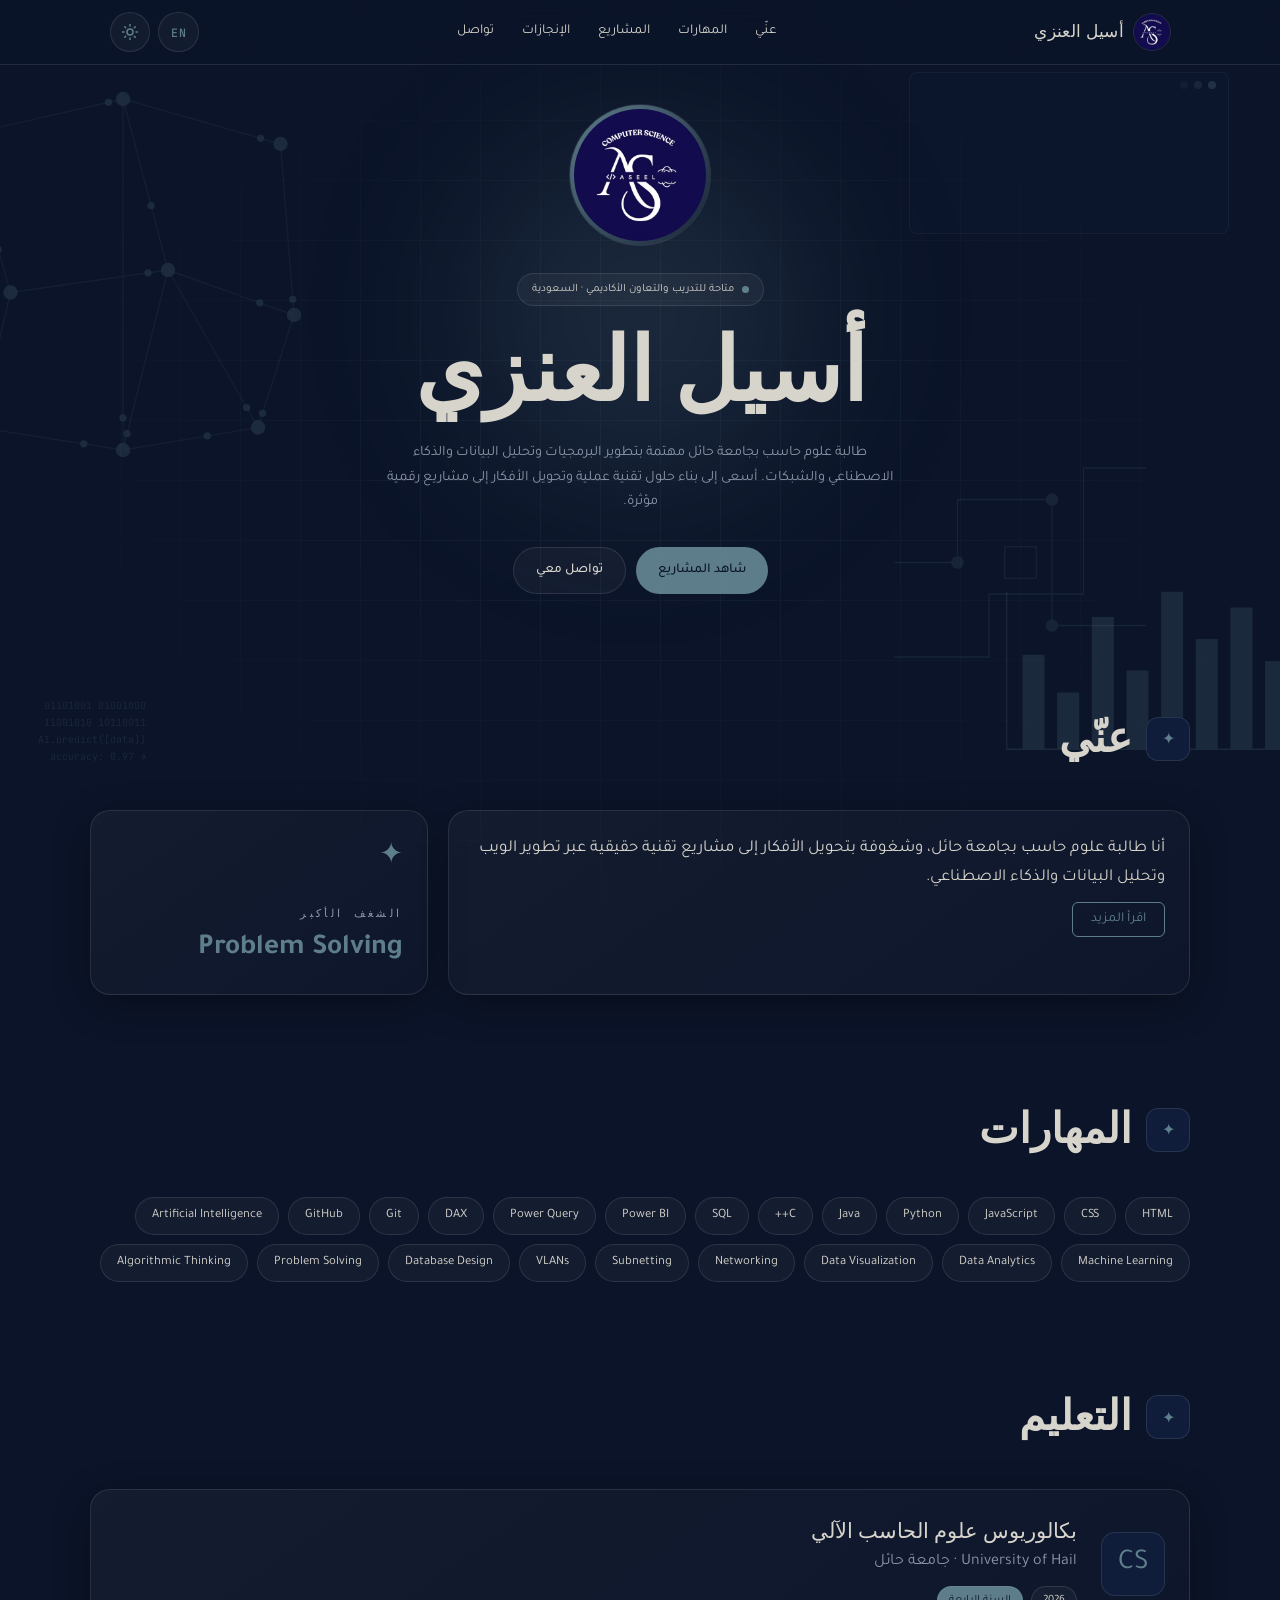
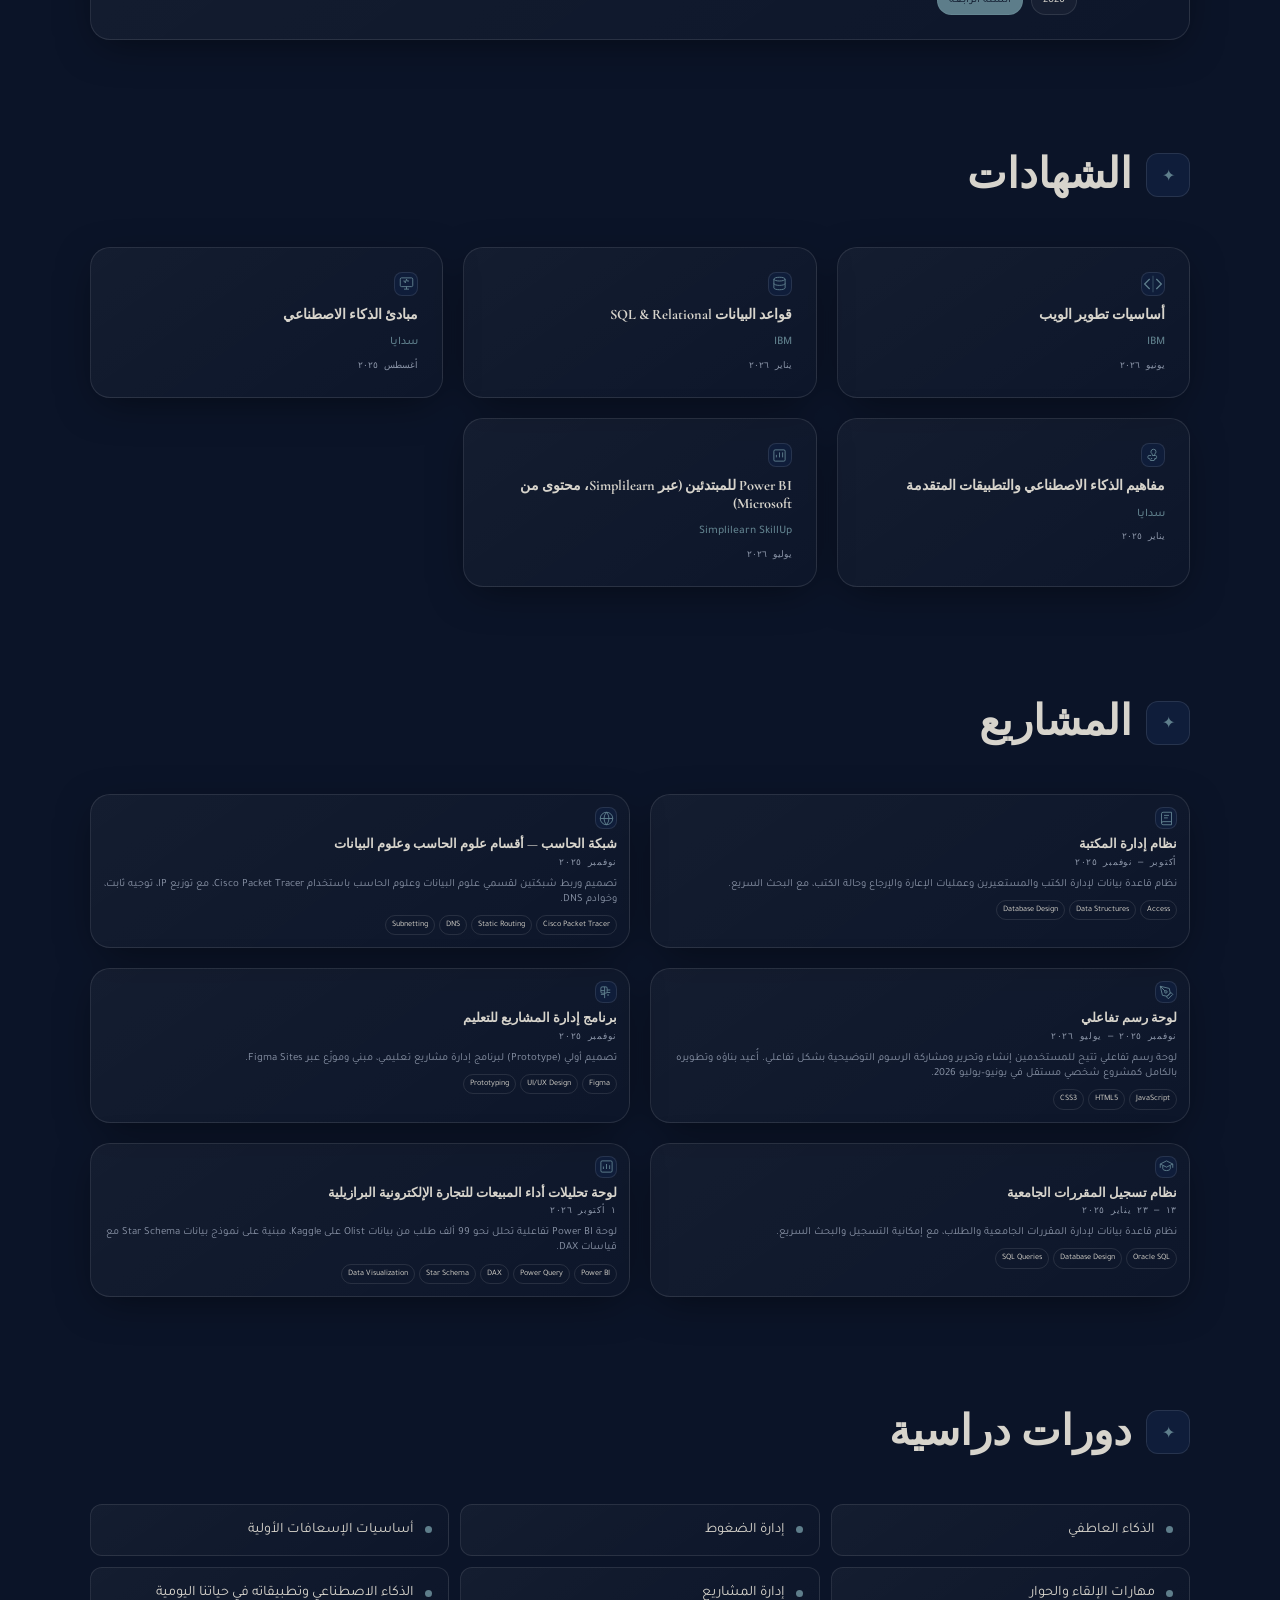
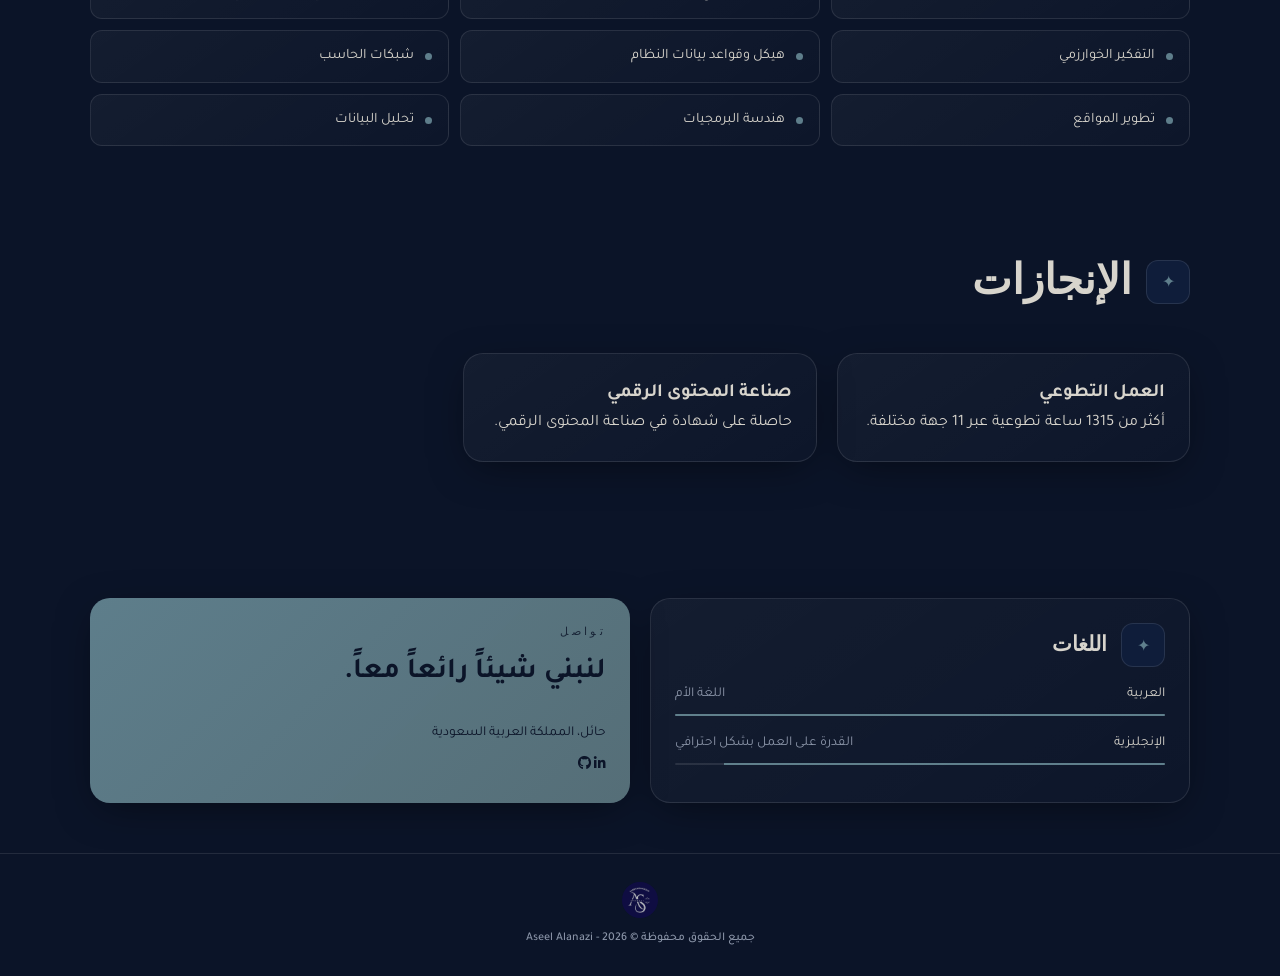
==== commit df8c6ce8: "Update index.html" ====
--- a/index.html
+++ b/index.html
@@ -196,7 +196,7 @@
     </div>
 
 
-    <!-- الاسم في سطر واحد -->
+  
 
     <h1 class="hero-name">
       <span data-ar="أسيل العنزي" data-en="Aseel Alanazi">
@@ -267,7 +267,7 @@
           ></p>
 
           <p
-            data-ar="حولت كل مهارة تعلمتها إلى مشروع حقيقي منشور: تطبيق رسم تفاعلي (Hidden Canvas)، أنظمة قواعد بيانات (Access وOracle SQL)، تصميم شبكات حاسب (Cisco Packet Tracer)، وتحليل بيانات مع لوحات معلومات تفاعلية. أوثق كل مشروع باحترافية (README، تراخيص، لقطات شاشة) وأحرص على دقة كل تفاصيل النشر."
+            data-ar="حولت كل مهارة تعلمته إلى مشروع حقيقي منشور: تطبيق رسم تفاعلي (Hidden Canvas)، أنظمة قواعد بيانات (Access وOracle SQL)، تصميم شبكات حاسب (Cisco Packet Tracer)، وتحليل بيانات مع لوحات معلومات تفاعلية. أوثق كل مشروع باحترافية (README، تراخيص، لقطات شاشة) وأحرص على دقة كل تفاصيل النشر."
             data-en="I have turned every skill I have learned into a real, published project: an interactive drawing app (Hidden Canvas), database systems using Access and Oracle SQL, computer network designs using Cisco Packet Tracer, and data analysis with interactive dashboards. I professionally document every project with READMEs, licenses, and screenshots, and I pay close attention to the accuracy of every detail I publish."
           ></p>
 
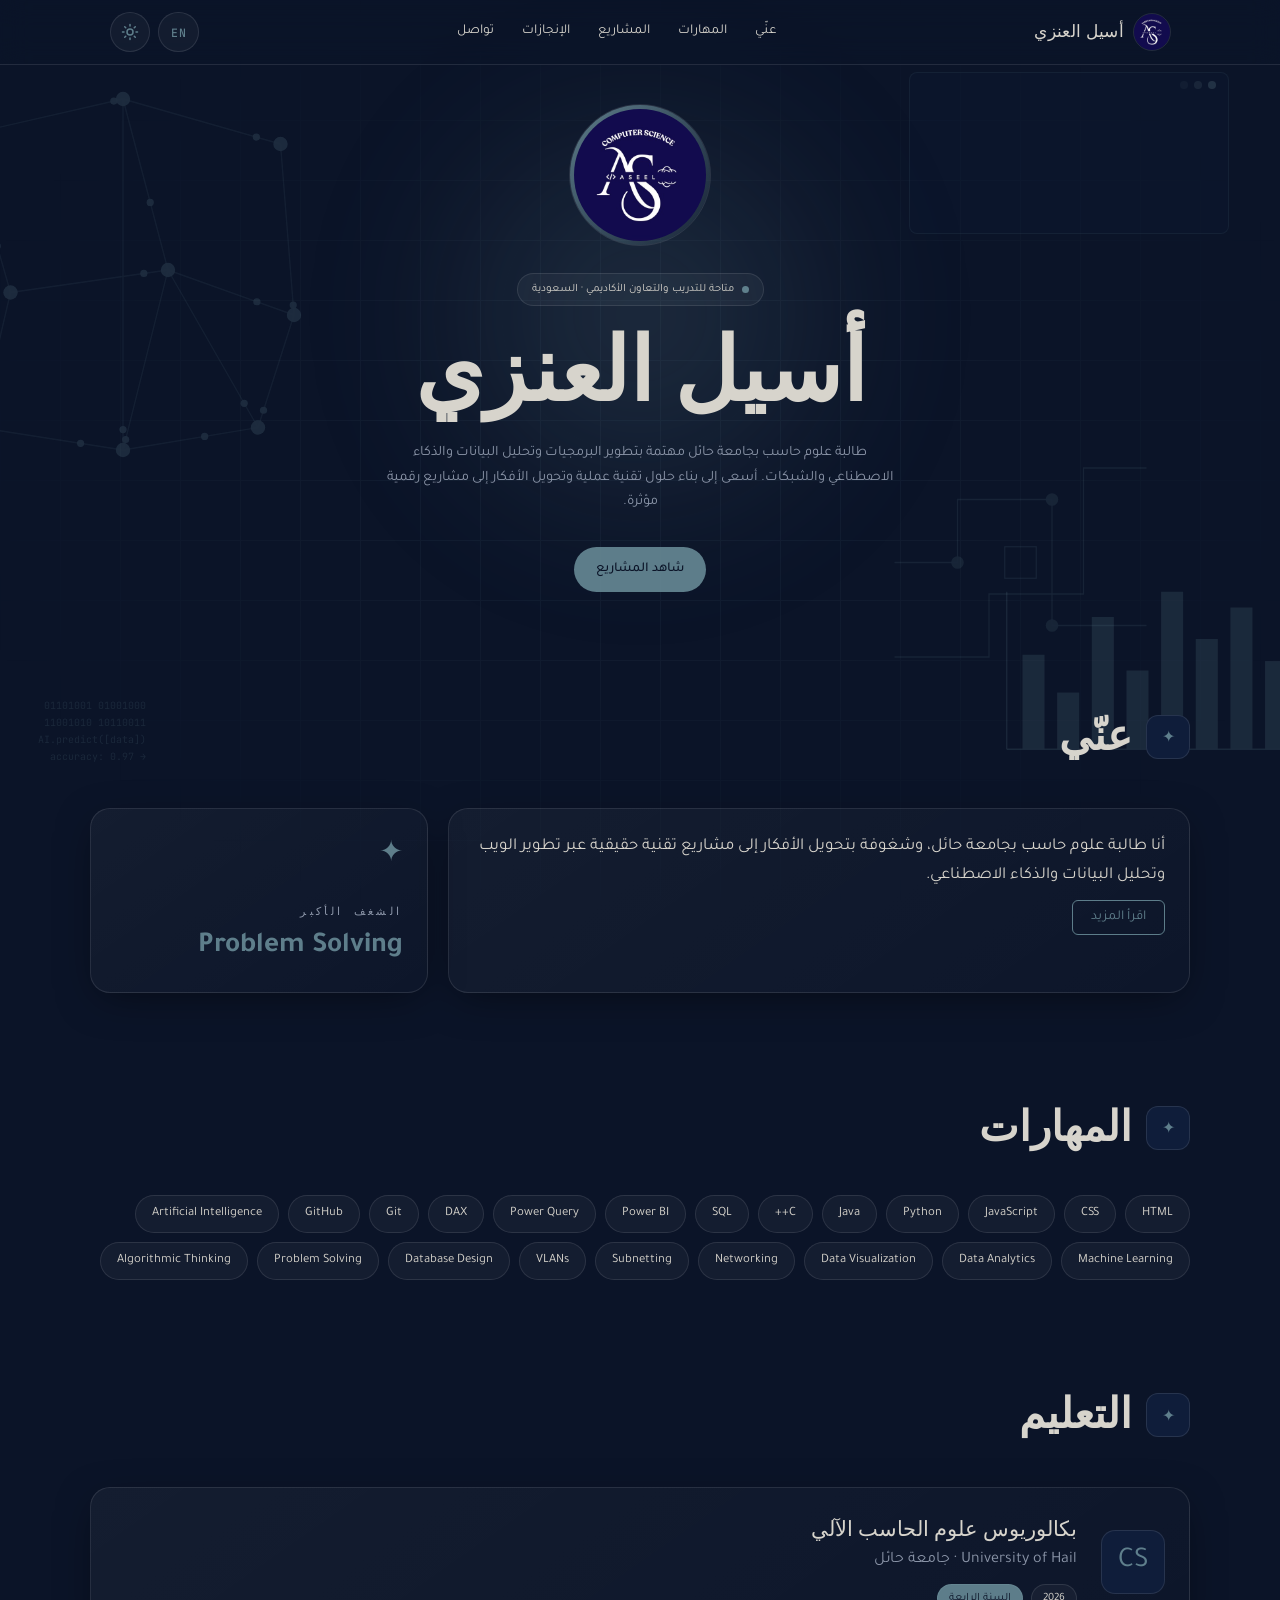
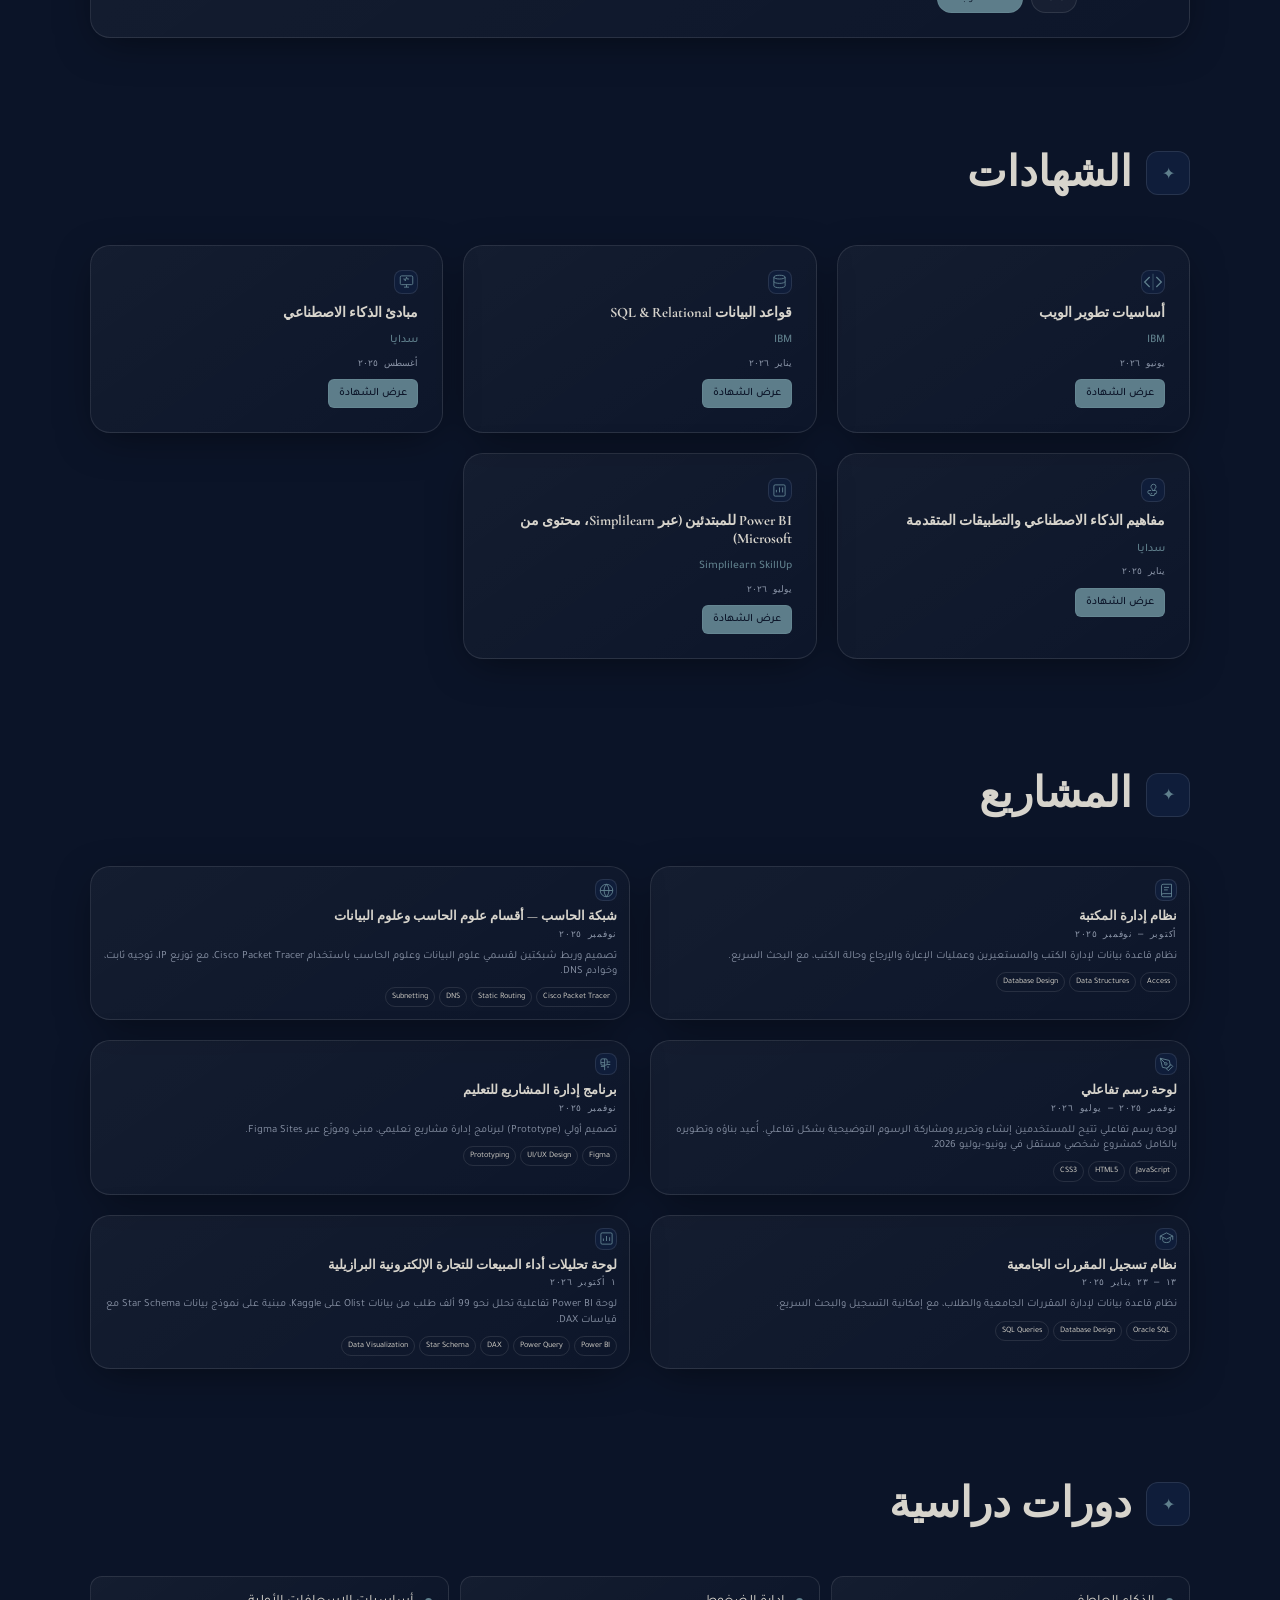
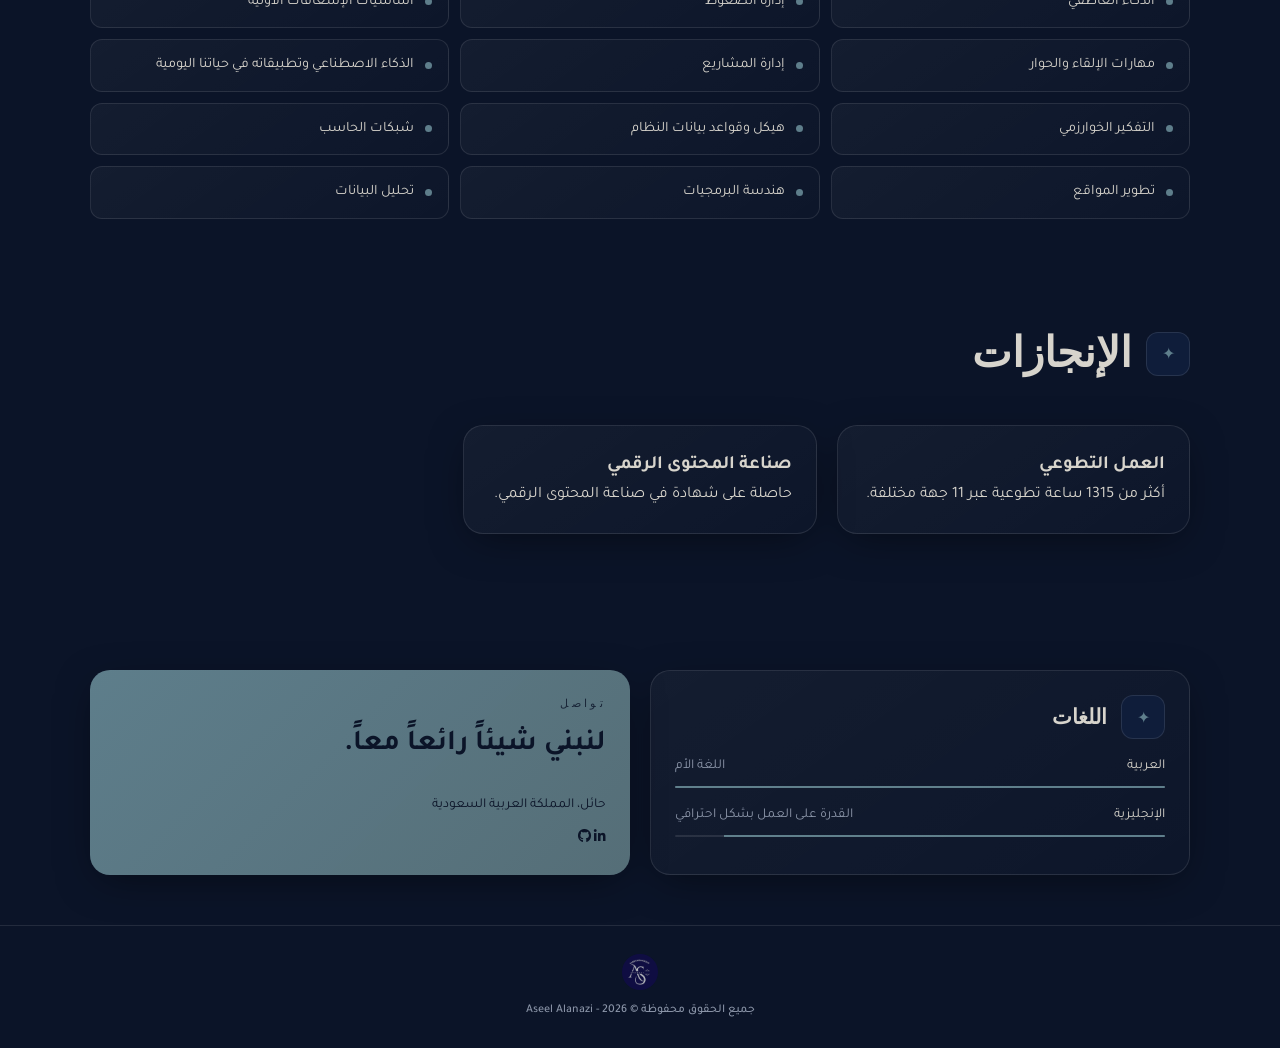
==== commit 63bdba35: "Update index.html" ====
--- a/index.html
+++ b/index.html
@@ -223,10 +223,6 @@
         شاهد المشاريع
       </a>
 
-      <a class="btn btn-outline" href="#contact" data-ar="تواصل معي" data-en="Contact Me">
-        تواصل معي
-      </a>
-
     </div>
 
   </div>
--- a/styles.css
+++ b/styles.css
@@ -1150,7 +1150,6 @@
 
 
 /* ========== Passion Title ========== */
-/* تم تغيير الخط هنا */
 
 .passion-title {
   font-family: var(--font-sans);
@@ -1622,7 +1621,6 @@
 
 
 /* ========== Contact Title ========== */
-/* تم تغيير الخط حتى يكون العربي ثابتاً وجميلاً */
 
 .contact-title {
   font-family: var(--font-sans);
@@ -1992,51 +1990,38 @@
 
 .cert-link-btn {
   display: inline-flex;
-
   align-items: center;
-
   justify-content: center;
-
-  gap: 8px;
-
-  margin-top: 20px;
-
-  padding: 12px 20px;
-
-  border-radius: 12px;
+  gap: 4px;
+
+  margin-top: 8px;
+  padding: 4px 10px;
+
+  border-radius: 6px;
 
   background: var(--gold);
-
   color: #0b1428;
 
-  font-weight: 600;
-
-  font-size: 0.9rem;
+  font-weight: 500;
+  font-size: 0.7rem;
 
   transition: all 0.3s ease;
-
-  border:
-    2px solid var(--gold);
+  border: 1px solid var(--gold);
 }
 
 [data-theme="light"] .cert-link-btn {
   background: #2563eb;
-
   color: white;
-
   border-color: #2563eb;
 }
 
 .cert-link-btn:hover {
-  transform: translateY(-2px);
-
-  box-shadow:
-    0 8px 20px rgba(0,145,255,0.46);
+  transform: translateY(-1px);
+  box-shadow: 0 3px 8px rgba(0, 145, 255, 0.25);
 }
 
 [data-theme="light"] .cert-link-btn:hover {
-  box-shadow:
-    0 8px 20px rgba(37,99,235,0.3);
+  box-shadow: 0 3px 8px rgba(37, 99, 235, 0.2);
 }
 
 .cert-link-btn:active {
@@ -2170,8 +2155,6 @@
   .modal-content {
     max-height: 90vh;
   }
-
-  /* الاسم يبقى في سطر واحد */
 
   .hero-name {
     white-space: nowrap;
@@ -2186,8 +2169,6 @@
     width: 100%;
   }
 
-  /* الشغف الأكبر */
-
   .passion-title {
     font-family: var(--font-sans);
 
@@ -2197,8 +2178,6 @@
 
     line-height: 1.4;
   }
-
-  /* تواصل */
 
   .contact-title {
     font-family: var(--font-sans);
@@ -2271,4 +2250,4 @@
   .contact-title {
     font-size: 1.5rem;
   }
-}+}
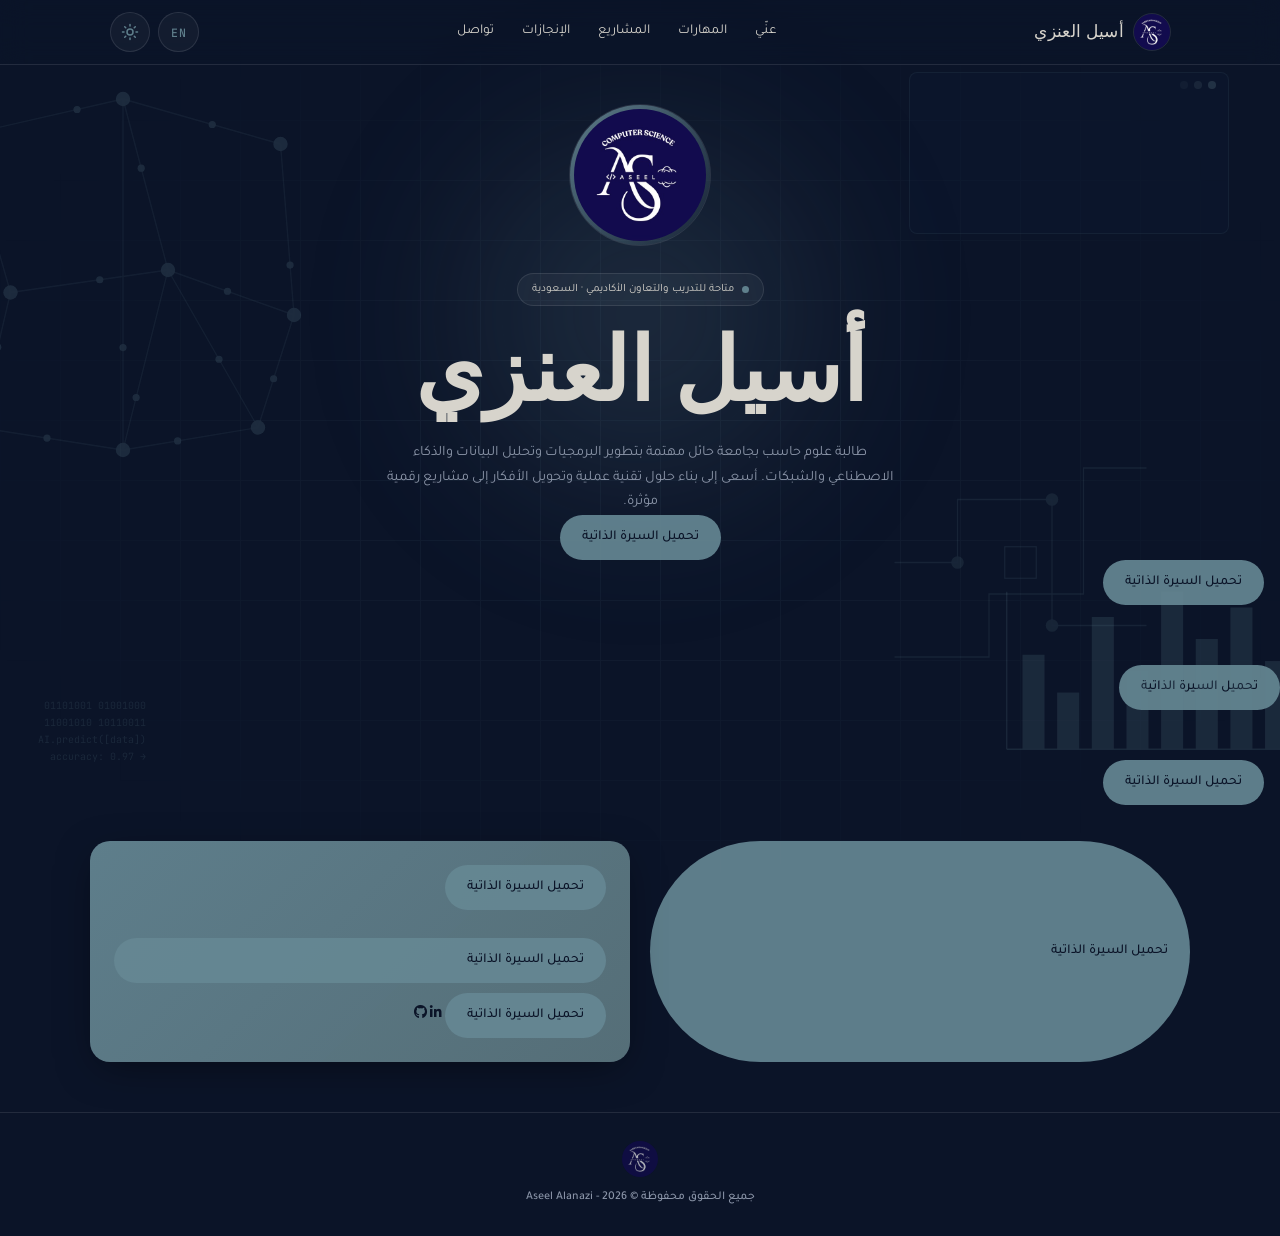
==== commit 4536d6df: "Replace projects button with CV download link Removed the projects call-to-action button and added a" ====
--- a/index.html
+++ b/index.html
@@ -217,14 +217,9 @@
     </p>
 
 
-    <div class="cta">
-
-      <a class="btn btn-gold" href="#projects" data-ar="شاهد المشاريع" data-en="View Projects">
-        شاهد المشاريع
-      </a>
-
-    </div>
-
+    <a class="btn btn-gold" href="Files/Aseel_Alanazi_CV.docx" download="Aseel_Alanazi_CV.docx" 
+      data-ar="تحميل السيرة الذاتية" data-en="Download CV"
+/>
   </div>
 
 </section>
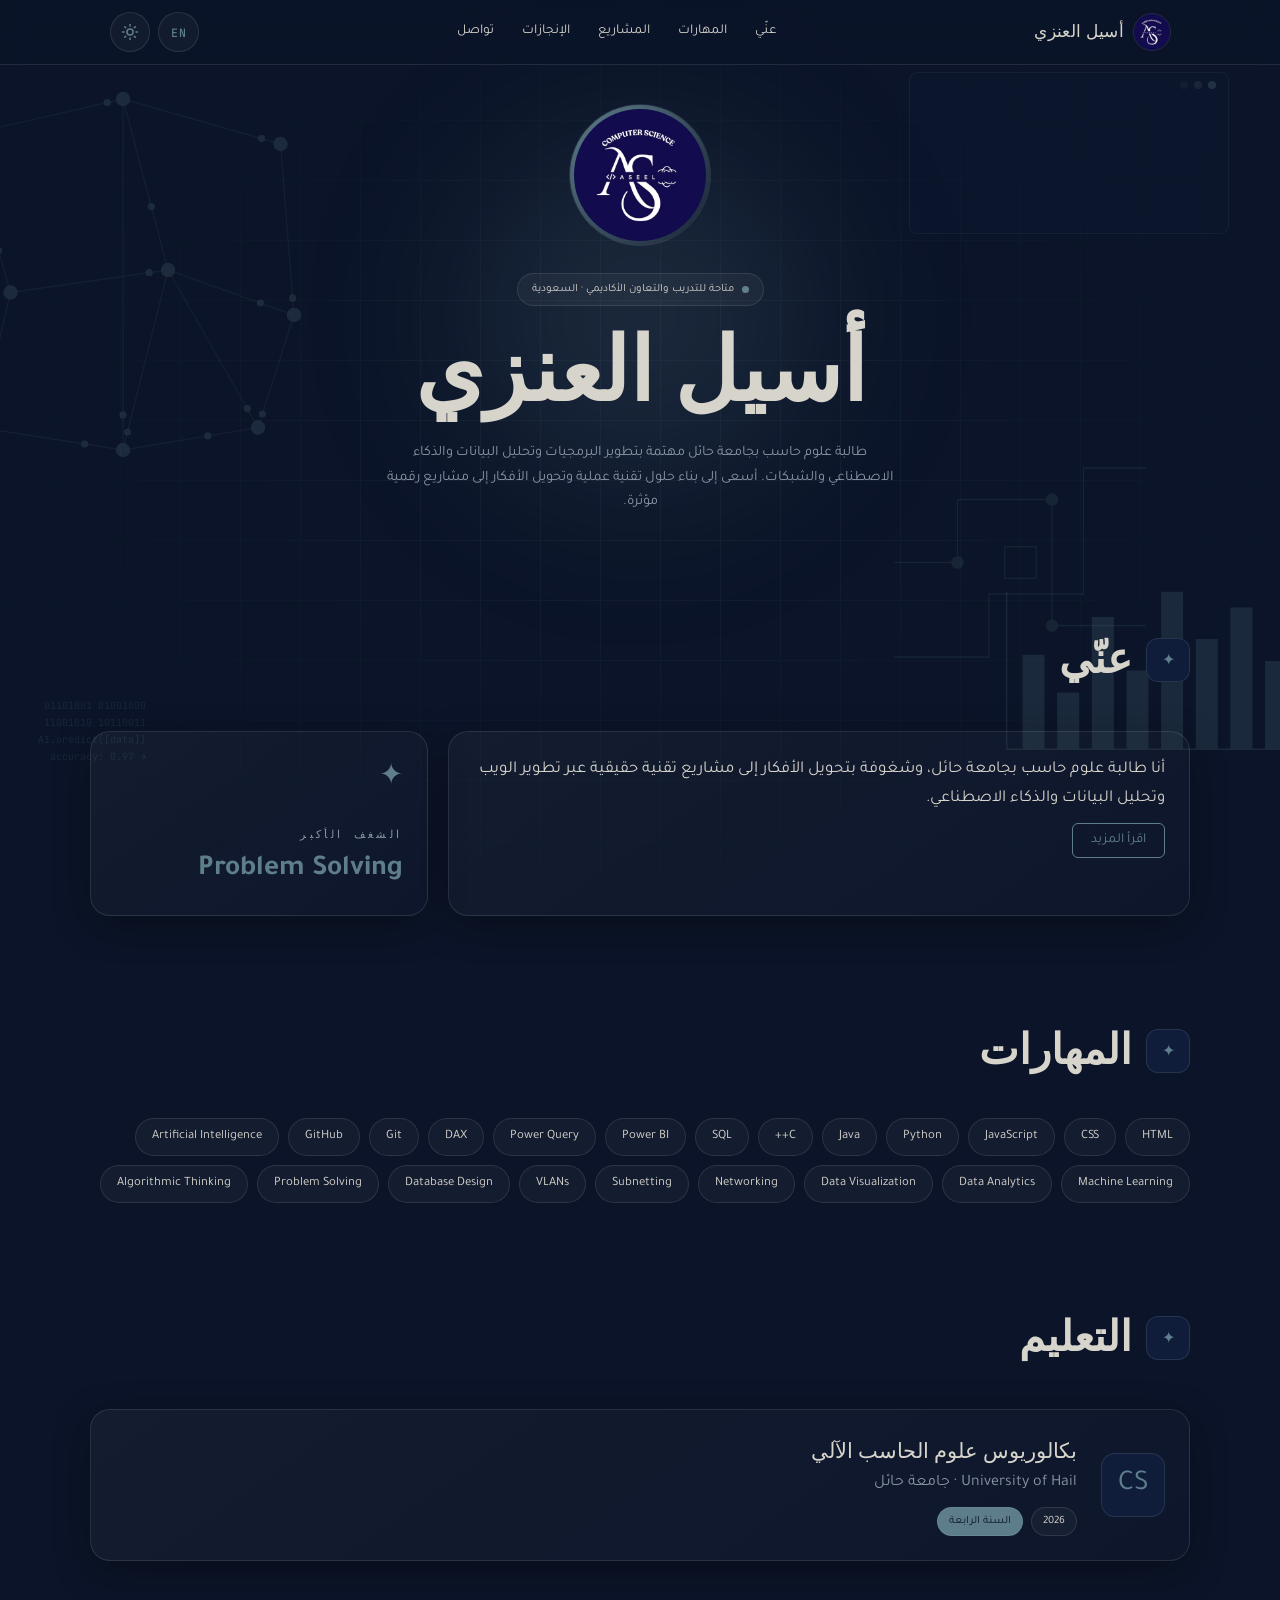
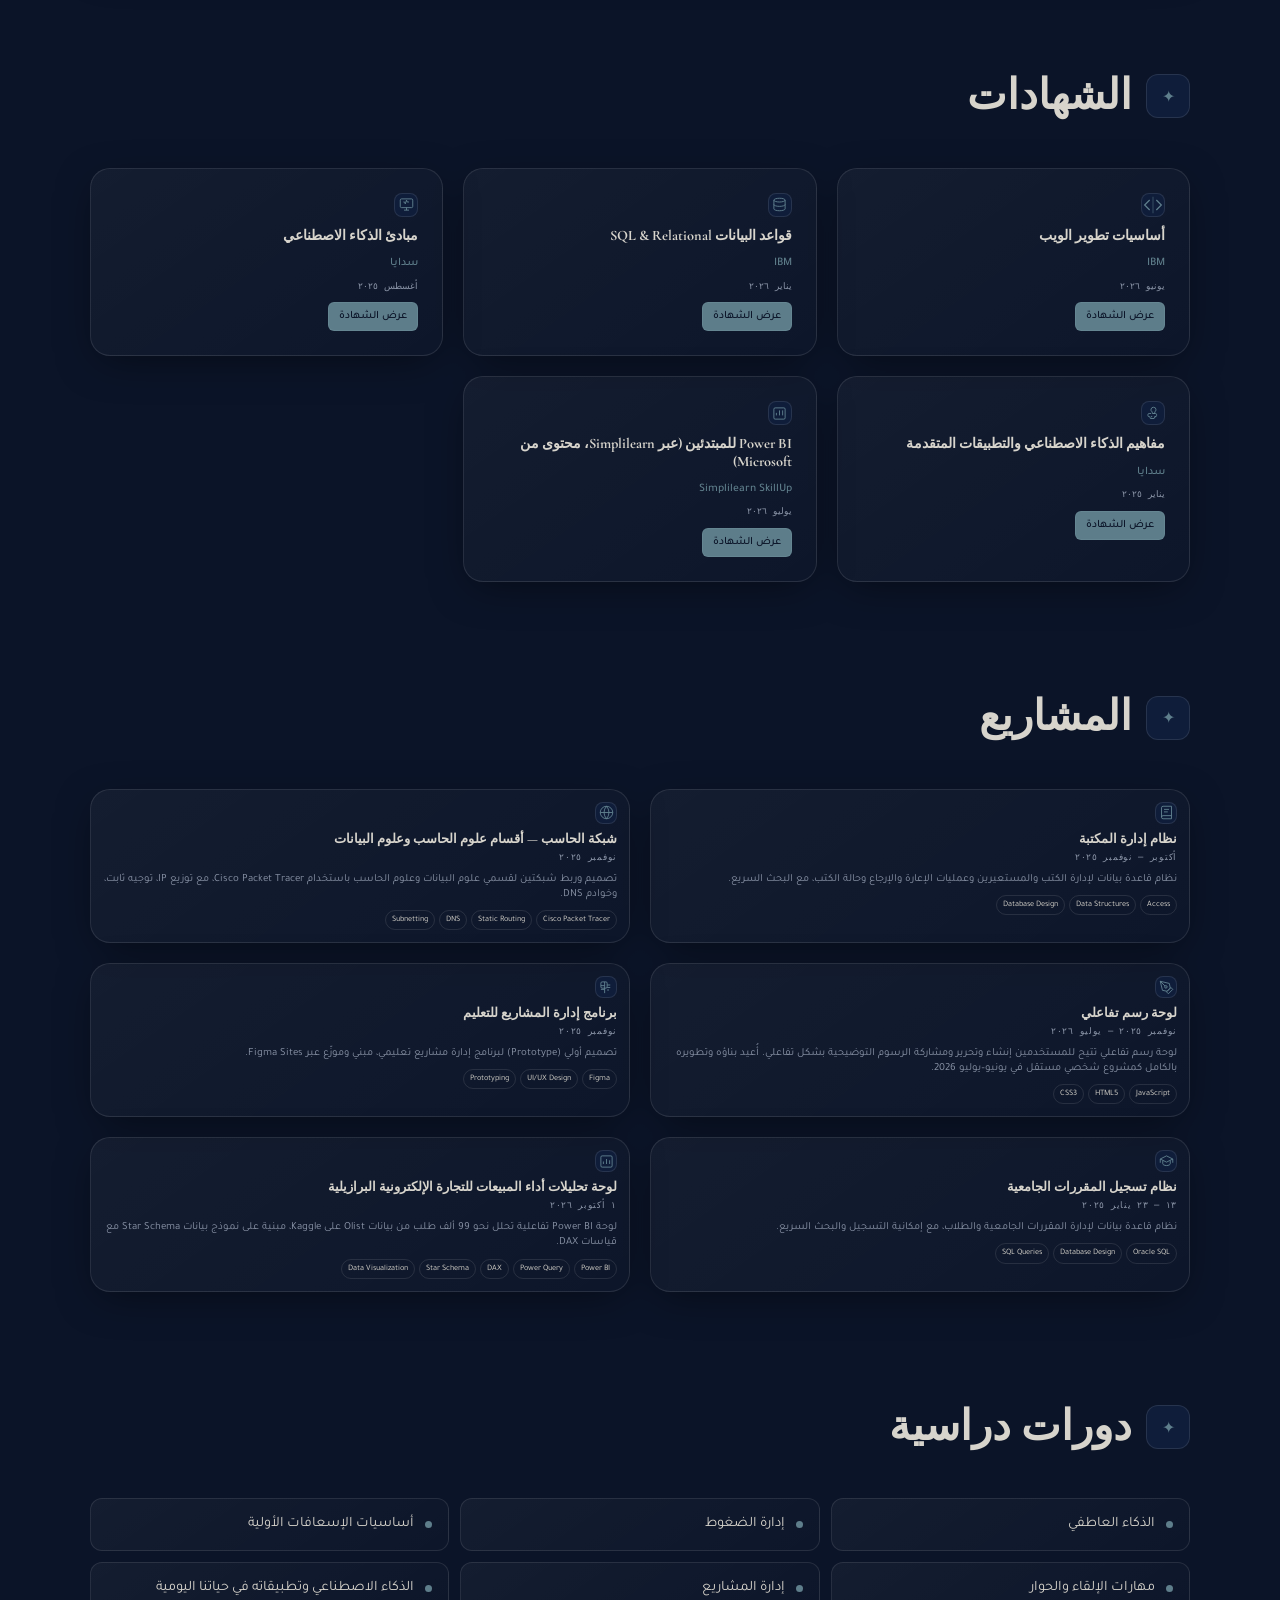
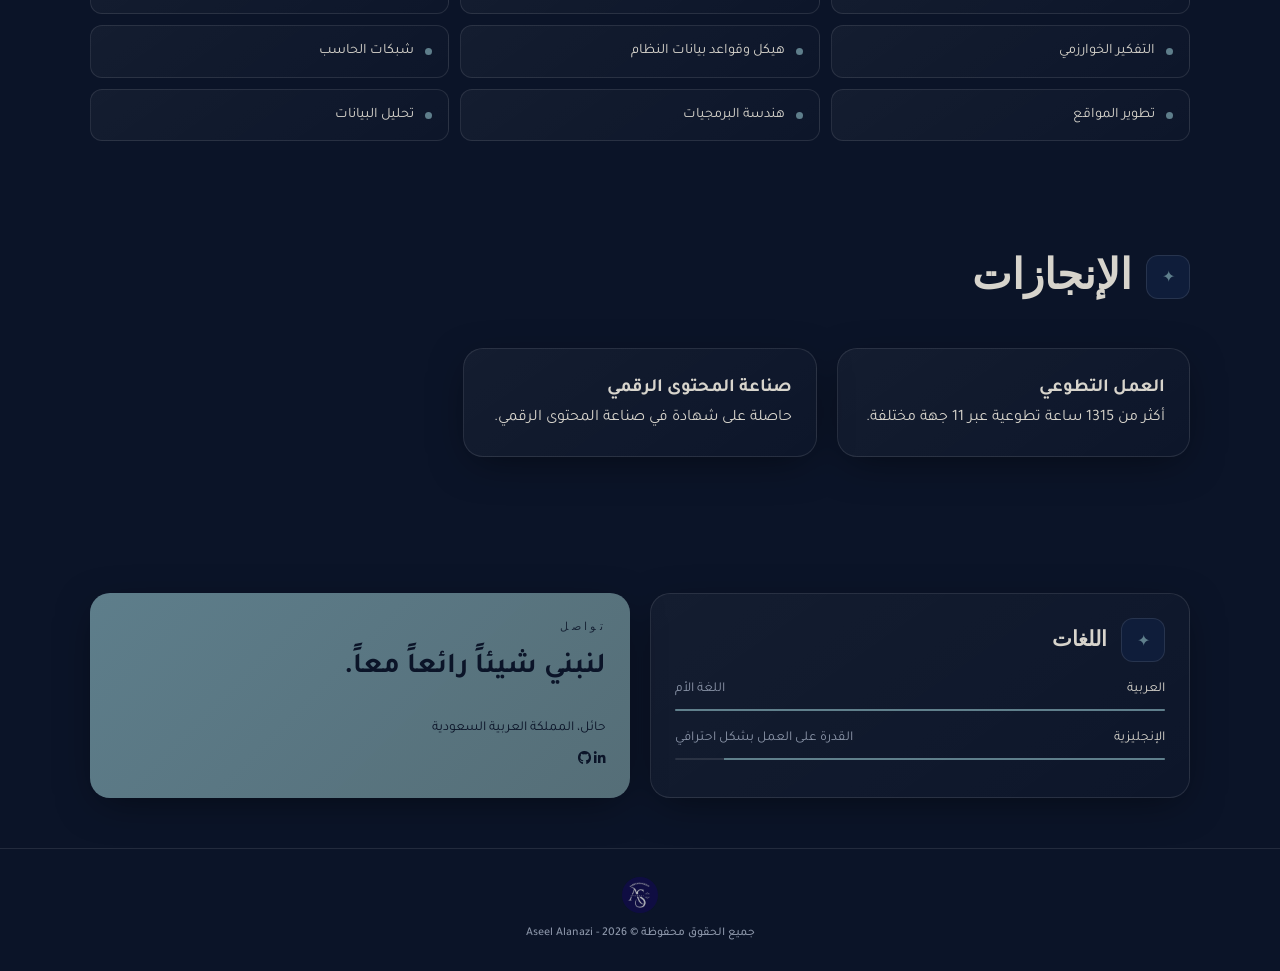
==== commit d415c0b6: "Remove CV download link from index.html Removed download link for CV from index.html" ====
--- a/index.html
+++ b/index.html
@@ -217,10 +217,7 @@
     </p>
 
 
-    <a class="btn btn-gold" href="Files/Aseel_Alanazi_CV.docx" download="Aseel_Alanazi_CV.docx" 
-      data-ar="تحميل السيرة الذاتية" data-en="Download CV"
-/>
-  </div>
+  
 
 </section>
 
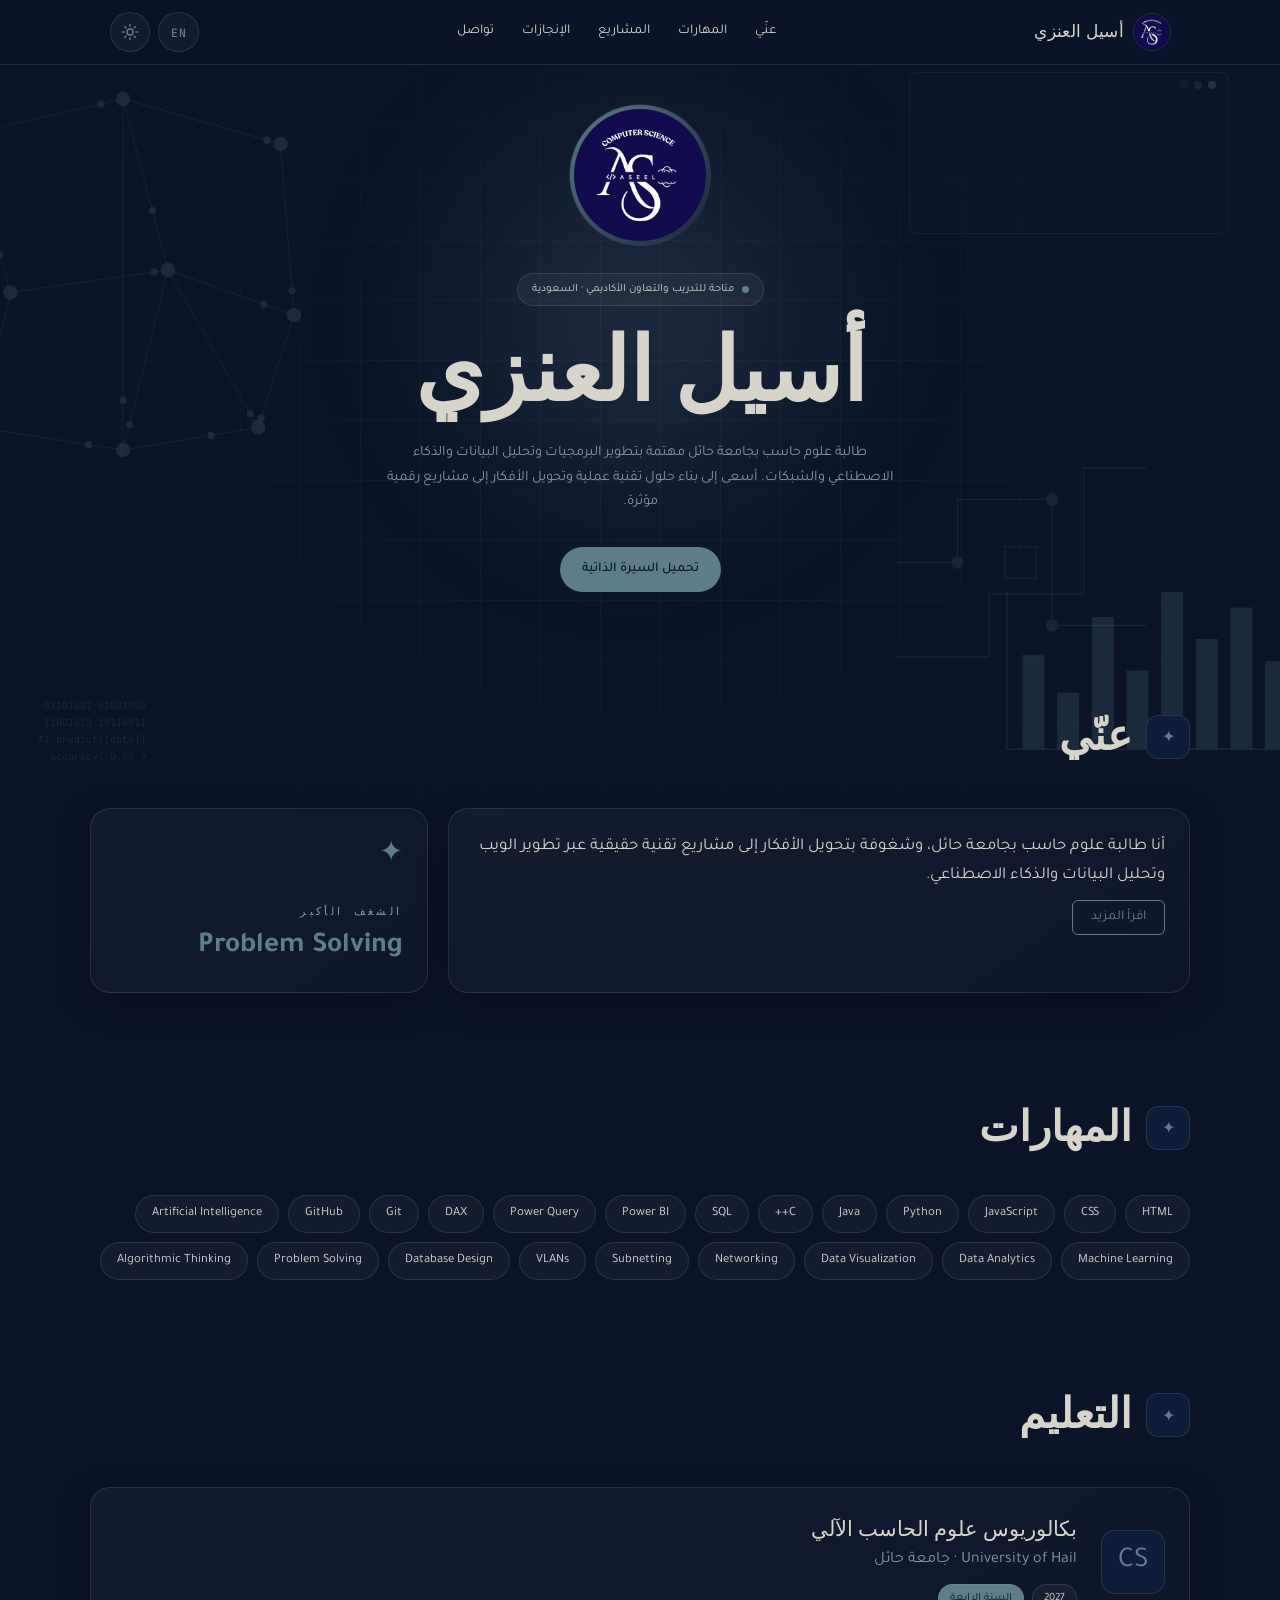
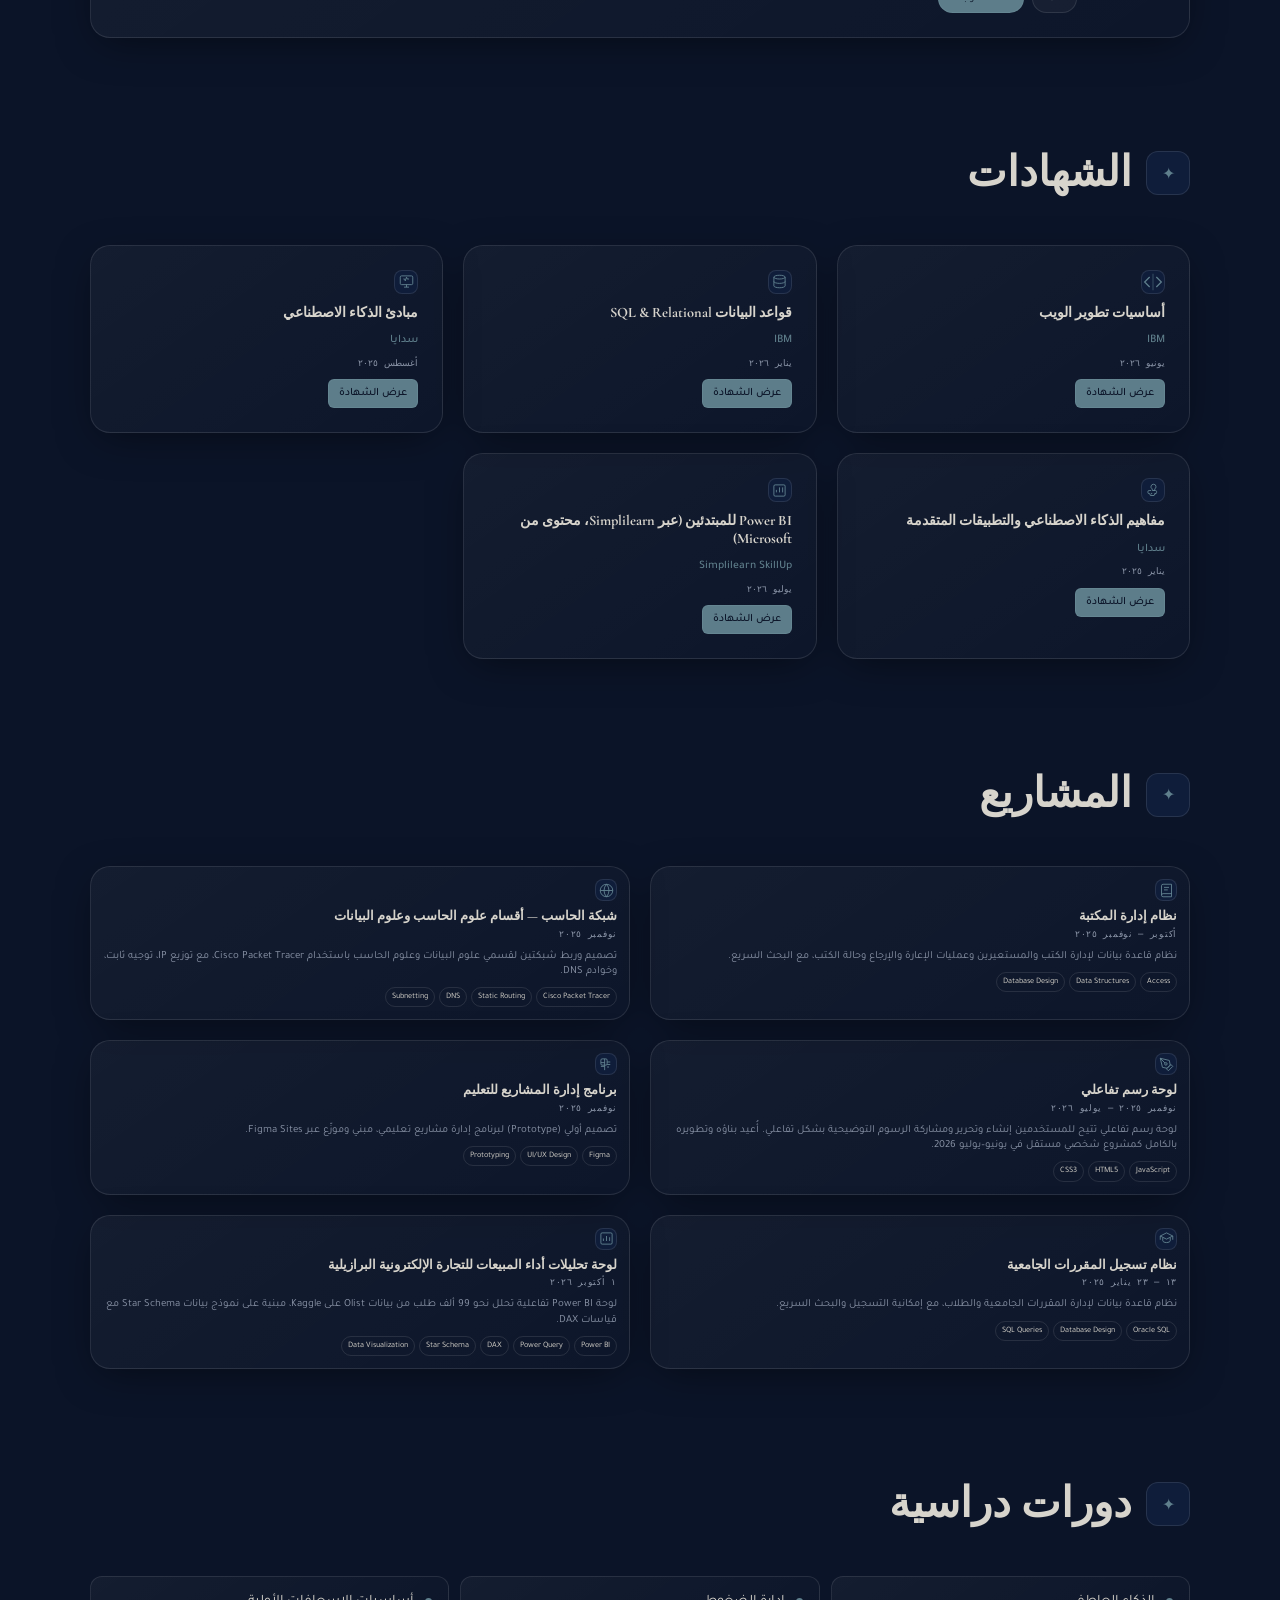
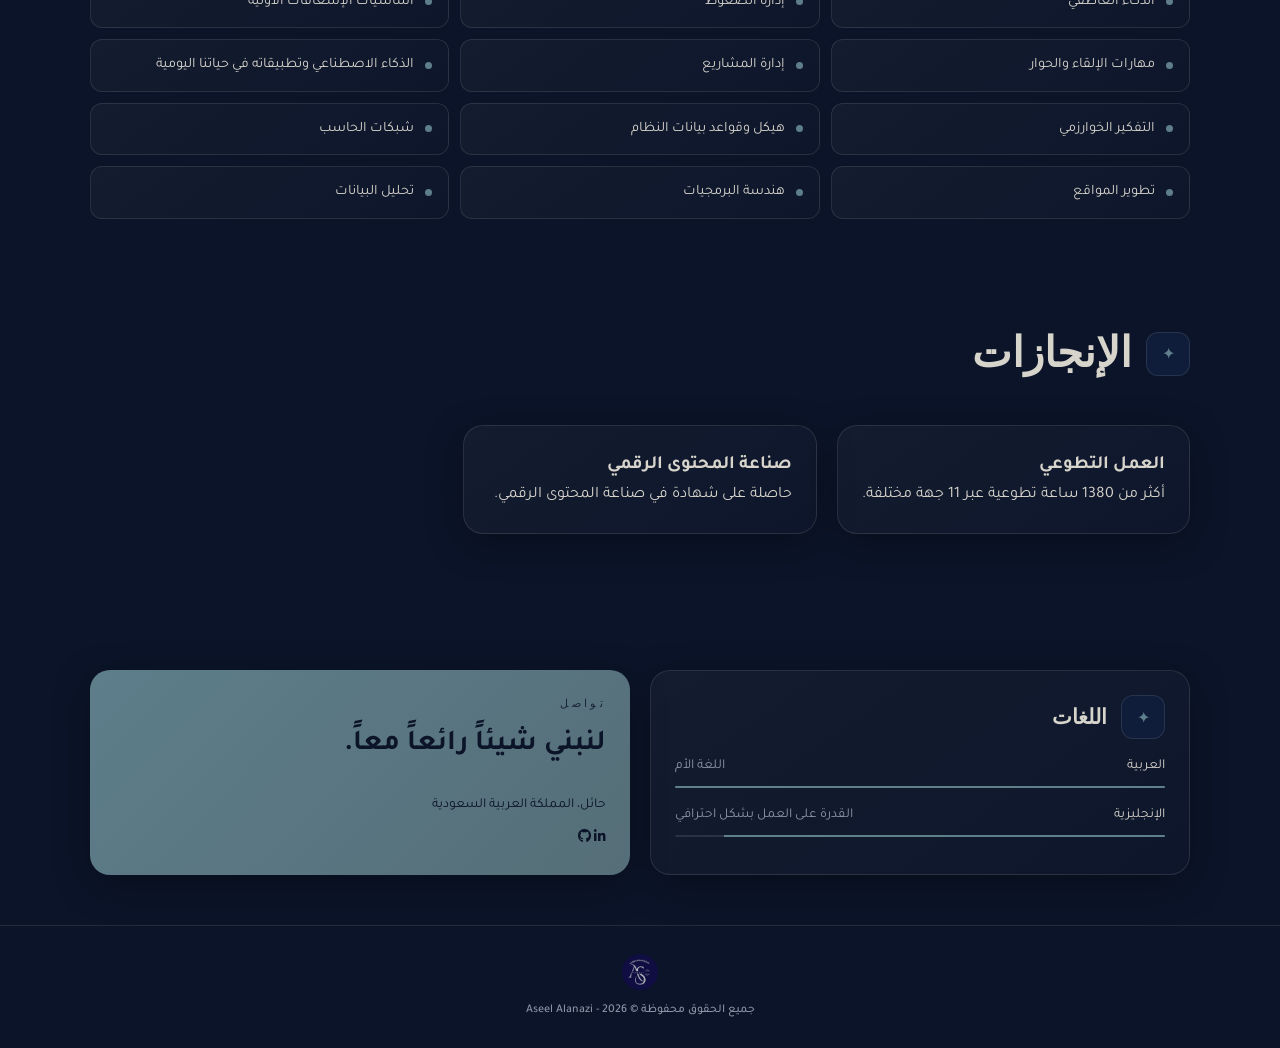
==== commit 5b112e44: "Update index.html" ====
--- a/index.html
+++ b/index.html
@@ -217,7 +217,22 @@
     </p>
 
 
-  
+    <div class="cta">
+
+     
+      <a
+        class="btn btn-gold"
+        href="Files/Aseel_Alanazi_CV.docx"
+        download="Aseel_Alanazi_CV.docx"
+        data-ar="تحميل السيرة الذاتية"
+        data-en="Download CV"
+      >
+        تحميل السيرة الذاتية
+      </a>
+
+    </div>
+
+  </div>
 
 </section>
 
@@ -250,8 +265,8 @@
         <div class="about-full" id="aboutFull">
 
           <p
-            data-ar="بنيت أساساً تقنياً واسعاً عبر شهادات من IBM وSDAIA، وكورسات معتمدة في Power BI، مع أكثر من 1,315 ساعة تطوع عبر 11 جهة مختلفة."
-            data-en="I have built a broad technical foundation through certifications from IBM and SDAIA, along with certified Power BI courses, and have contributed over 1,315 volunteer hours across 11 different organizations."
+            data-ar="بنيت أساساً تقنياً واسعاً عبر شهادات من IBM وSDAIA، وكورسات معتمدة في Power BI، مع أكثر من 1,380 ساعة تطوع عبر 11 جهة مختلفة."
+            data-en="I have built a broad technical foundation through certifications from IBM and SDAIA, along with certified Power BI courses, and have contributed over 1,380 volunteer hours across 11 different organizations."
           ></p>
 
           <p
@@ -349,7 +364,7 @@
 
         <div class="edu-tags">
 
-          <span class="tag-sm">2026</span>
+          <span class="tag-sm">2027</span>
 
           <span class="tag-sm filled" data-ar="السنة الرابعة" data-en="4th Year">
             السنة الرابعة
@@ -439,10 +454,10 @@
         <h3 data-ar="العمل التطوعي" data-en="Volunteer Work">العمل التطوعي</h3>
 
         <p
-          data-ar="أكثر من 1315 ساعة تطوعية عبر 11 جهة مختلفة."
-          data-en="Over 1,315 volunteer hours across 11 different organizations."
+          data-ar="أكثر من 1380 ساعة تطوعية عبر 11 جهة مختلفة."
+          data-en="Over 1,380 volunteer hours across 11 different organizations."
         >
-          أكثر من 1315 ساعة تطوعية عبر 11 جهة مختلفة.
+          أكثر من 1380 ساعة تطوعية عبر 11 جهة مختلفة.
         </p>
 
       </div>
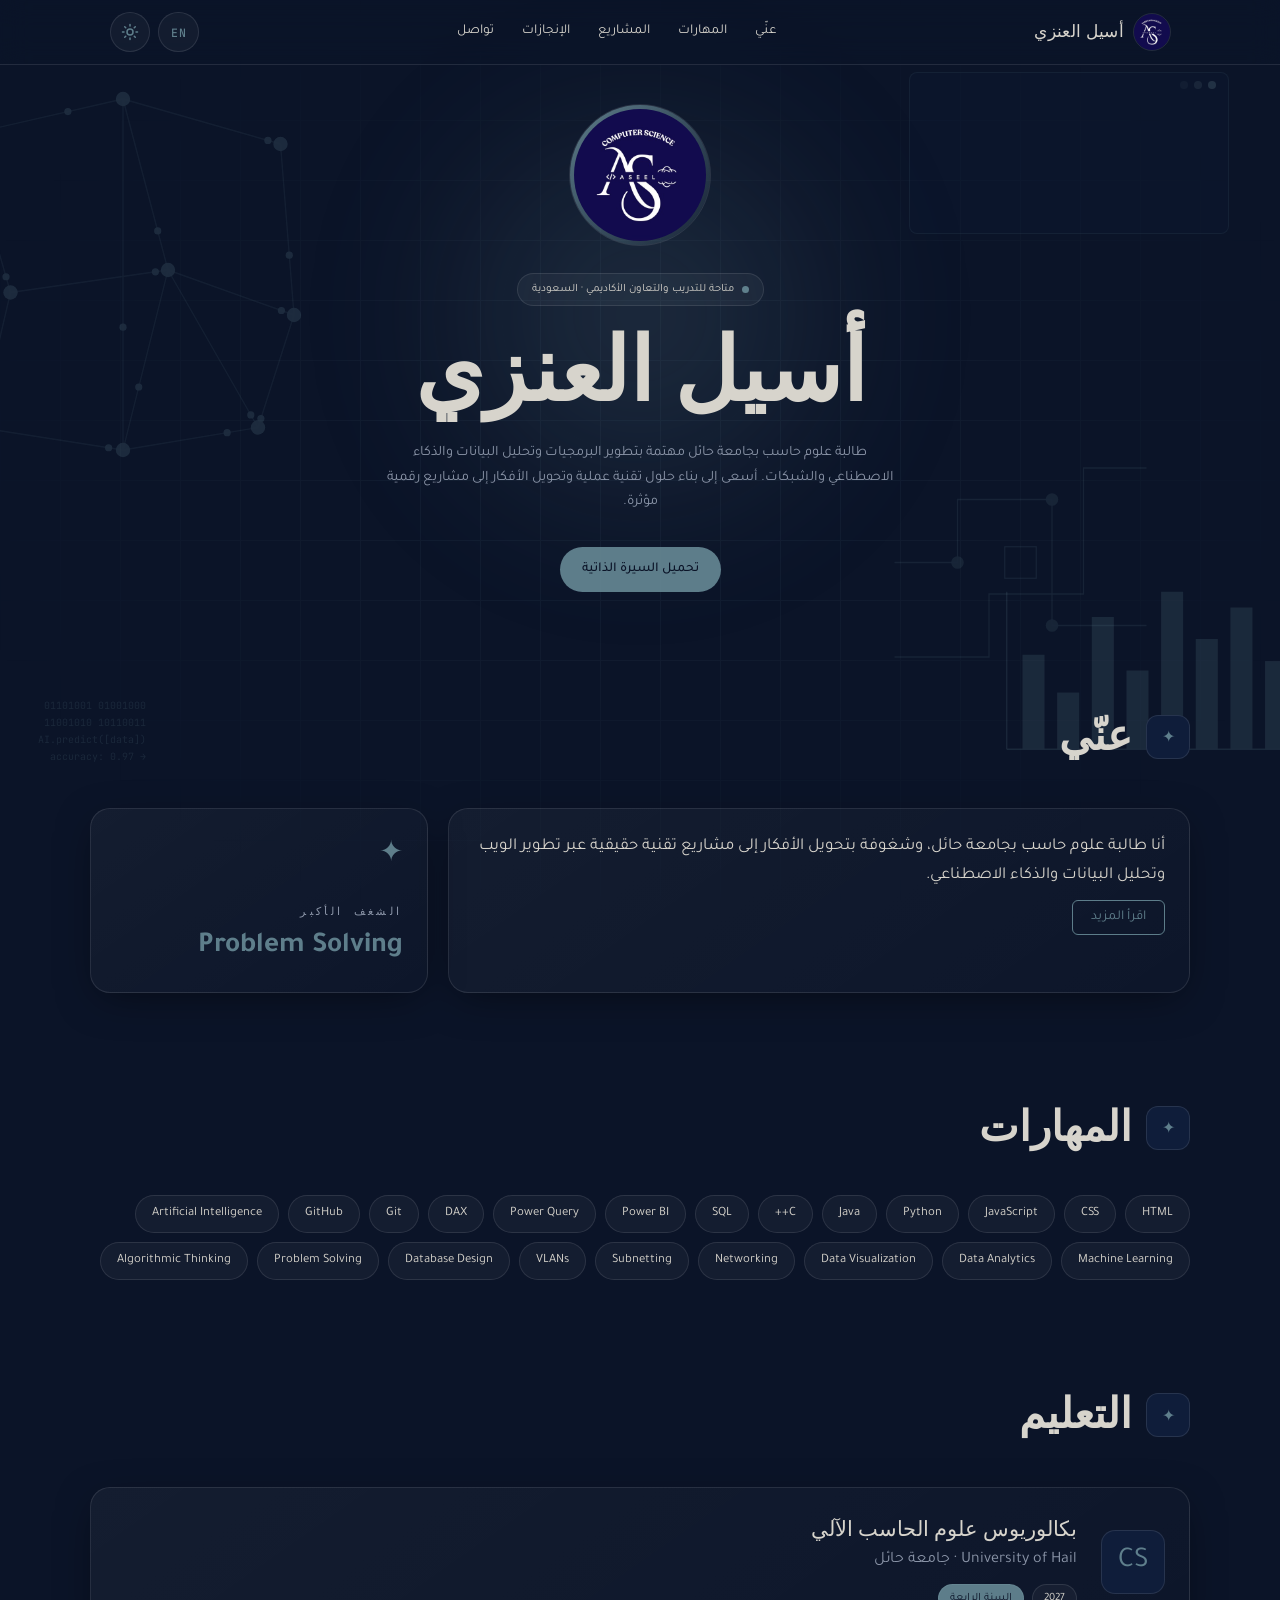
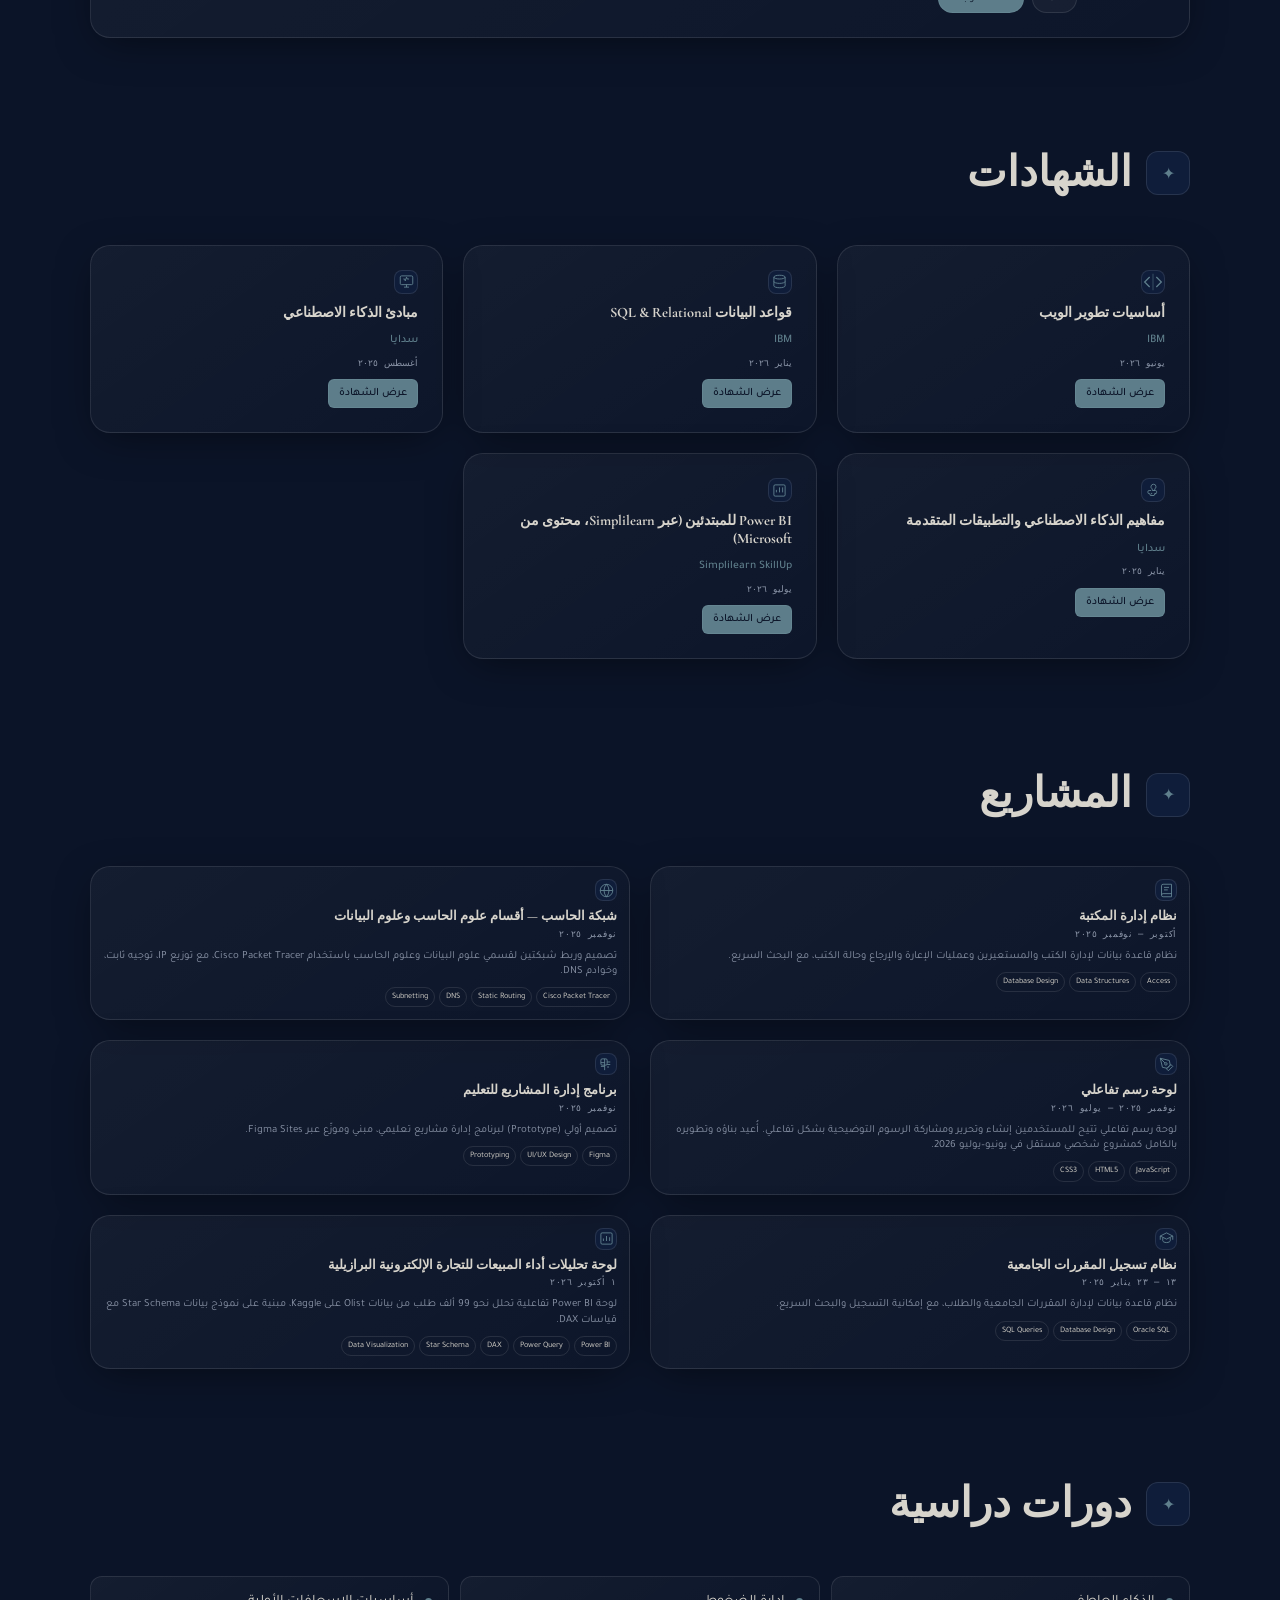
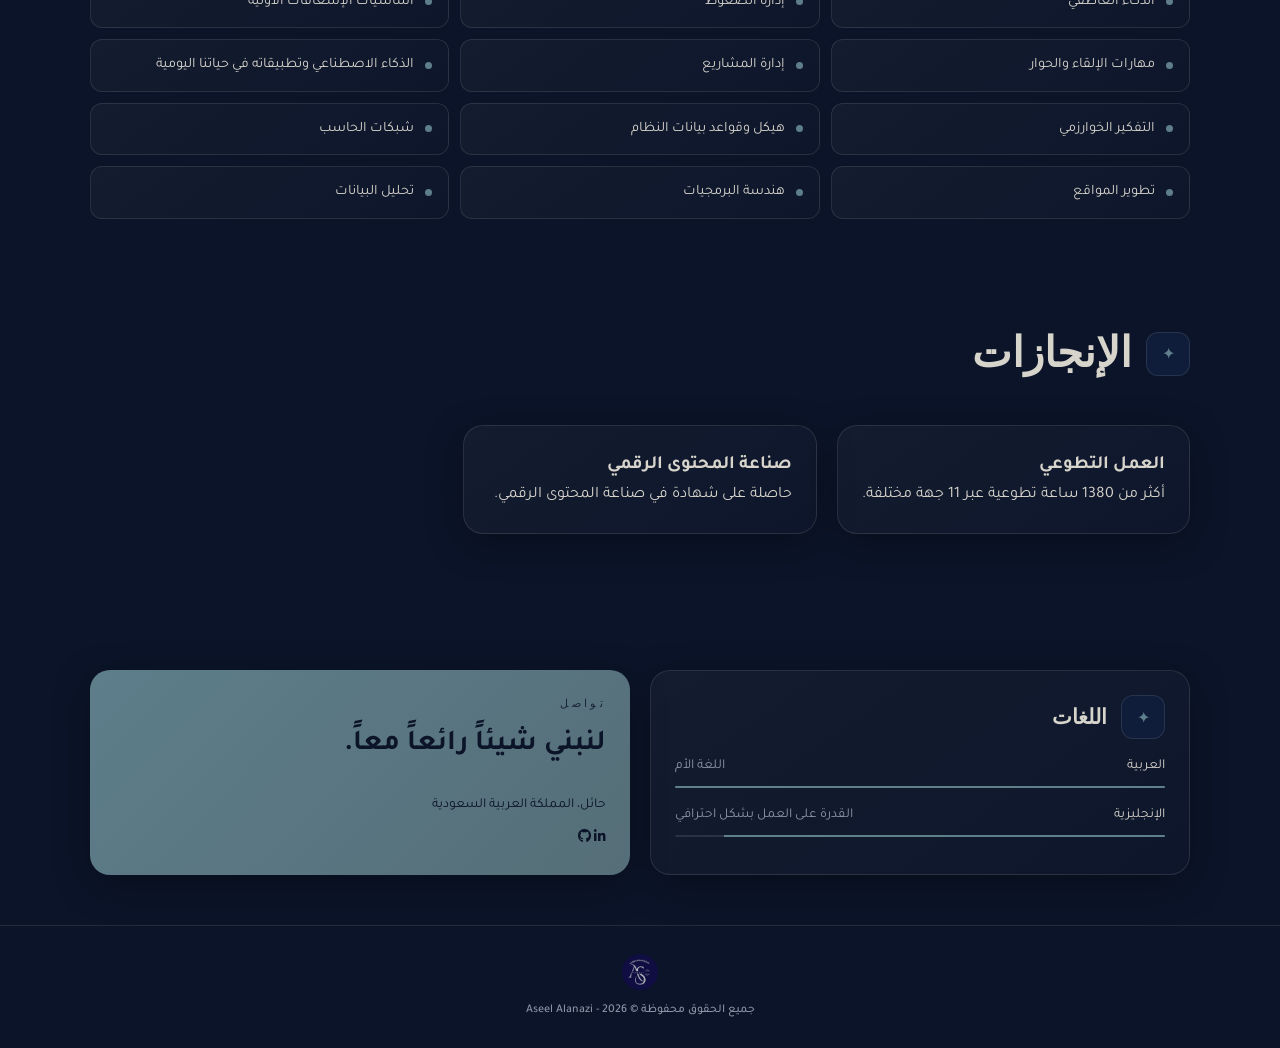
==== commit 9c37b13b: "Update CV download link and filename" ====
--- a/index.html
+++ b/index.html
@@ -222,8 +222,8 @@
      
       <a
         class="btn btn-gold"
-        href="Files/Aseel_Alanazi_CV.docx"
-        download="Aseel_Alanazi_CV.docx"
+        href="Files/Aseel_Alanazi_CV (3).docx"
+        download="Aseel_Alanazi_CV (3).docx"
         data-ar="تحميل السيرة الذاتية"
         data-en="Download CV"
       >
